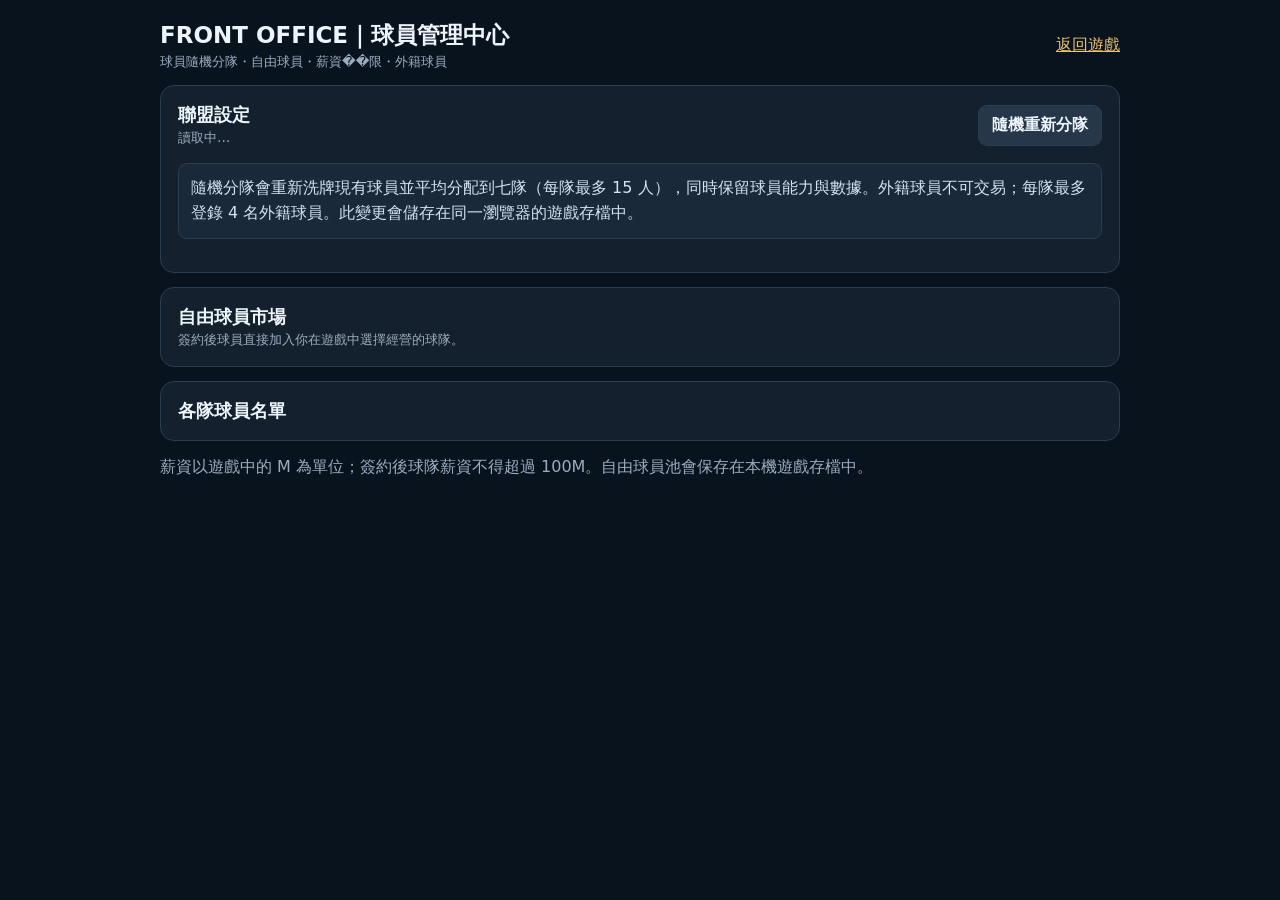
==== management.html @ 7acc7486 "Add player management page for randomized rosters and free agency" ====
<!doctype html>
<html lang="zh-Hant">
<head>
<meta charset="utf-8"><meta name="viewport" content="width=device-width,initial-scale=1"><meta name="theme-color" content="#0b1018"><title>球員管理｜FRONT OFFICE</title>
<style>
:root{color-scheme:dark;--bg:#09131d;--panel:#14202d;--line:#2b3d50;--text:#eef4fb;--muted:#9cacc0;--gold:#edc36e;--green:#73d6a0;--red:#ff9292;font-family:system-ui,-apple-system,"Noto Sans TC",sans-serif}*{box-sizing:border-box}body{margin:0;background:var(--bg);color:var(--text);min-height:100vh}.app{max-width:1000px;margin:auto;padding:20px}header,.row,.actions{display:flex;align-items:center;justify-content:space-between;gap:12px;flex-wrap:wrap}.card{background:var(--panel);border:1px solid var(--line);border-radius:14px;padding:17px;margin:14px 0}.notice{background:#19293a;border:1px solid var(--line);padding:12px;border-radius:9px;color:#d4e2f1;line-height:1.55}.muted,small{color:var(--muted)}h1{font-size:23px;margin:0}h2{font-size:18px;margin:0}.btn{border:1px solid var(--line);background:#26374a;color:var(--text);border-radius:9px;padding:9px 13px;cursor:pointer;font:inherit;font-weight:700}.btn.gold{color:#201b11;background:var(--gold);border-color:var(--gold)}.btn:disabled{opacity:.45;cursor:not-allowed}.entry{display:flex;justify-content:space-between;gap:12px;align-items:center;padding:11px 0;border-bottom:1px solid #ffffff12}.entry:last-child{border:0}.badge{display:inline-block;font-size:11px;border:1px solid #927941;border-radius:99px;color:var(--gold);padding:3px 7px;margin-left:6px}.foreign{color:#ffc987;border-color:#a66b36}.grid{display:grid;grid-template-columns:repeat(auto-fit,minmax(260px,1fr));gap:12px}.team{background:#0b1520;border:1px solid var(--line);border-radius:10px;padding:12px}.team h3{margin:0 0 6px;font-size:15px}.player{font-size:13px;padding:5px 0;border-top:1px solid #ffffff10}.toast{position:fixed;bottom:18px;left:50%;transform:translateX(-50%);background:#f1f5f9;color:#111;padding:11px 16px;border-radius:9px;max-width:90vw}.danger{color:var(--red)}a{color:var(--gold)}
</style>
</head>
<body><main class="app">
<header><div><h1>FRONT OFFICE｜球員管理中心</h1><small>球員隨機分隊・自由球員・薪資��限・外籍球員</small></div><a href="./">返回遊戲</a></header>
<section class="card"><div class="row"><div><h2>聯盟設定</h2><small id="status">讀取中…</small></div><button id="randomize" class="btn">隨機重新分隊</button></div><p class="notice">隨機分隊會重新洗牌現有球員並平均分配到七隊（每隊最多 15 人），同時保留球員能力與數據。外籍球員不可交易；每隊最多登錄 4 名外籍球員。此變更會儲存在同一瀏覽器的遊戲存檔中。</p></section>
<section class="card"><div class="row"><div><h2>自由球員市場</h2><small>簽約後球員直接加入你在遊戲中選擇經營的球隊。</small></div><b id="payroll"></b></div><div id="market"></div></section>
<section class="card"><h2>各隊球員名單</h2><div id="teams" class="grid"></div></section>
<p class="muted">薪資以遊戲中的 M 為單位；簽約後球隊薪資不得超過 100M。自由球員池會保存在本機遊戲存檔中。</p>
</main><script>
(()=>{'use strict';
const KEY='front-office-tpbl-optimized-v1',CAP=100,MAX_ROSTER=15,MAX_FOREIGN=4,TEAMS=['桃園台啤永豐雲豹','福爾摩沙台新夢想家','新北國王','新竹御嵿攻城獅','新北中信特攻','臺北台新戰神','高雄全家海神'];
const $=s=>document.querySelector(s),esc=s=>String(s??'').replace(/[&<>"']/g,c=>({'&':'&amp;','<':'&lt;','>':'&gt;','"':'&quot;',"'":'&#39;'}[c])),id=()=>`fa-${Date.now().toString(36)}-${Math.random().toString(36).slice(2,8)}`;
function makeAgents(){const locals=['林冠宇','陳子豪','張家維','王俊凱','李明哲','周柏安','吳承翰','黃建宏','蔡昱廷','許博翔','鄭宇翔','郭柏廷','高志遠','楊承恩','洪子皓','羅文傑'];const imports=['Marcus Reed','Jordan Hayes','Darius Cole','Andre Miller','Caleb Brooks','Malik Turner','Dylan Carter','Noah Bennett'];return [...locals.map((name,i)=>agent(name,false,i)),...imports.map((name,i)=>agent(name,true,i+locals.length)]}
function agent(name,isForeign,i){const rating=65+(i*7)%21;return{id:id(),name,team:'自由球員',pos:['PG','SG','SF','PF','C'][i%5],age:21+i%12,rating,potential:Math.min(99,rating+10),salary:5+i%6,starter:false,injury:0,isForeign,stats:{gp:0,pts:0,reb:0,ast:0,stl:0,blk:0}}}
function load(){let s;try{s=JSON.parse(localStorage.getItem(KEY))}catch{}if(!s||!s.rosters)throw Error('找不到遊戲存檔。請先開啟遊戲一次，再回到這個管理頁面。');s.freeAgents=Array.isArray(s.freeAgents)?s.freeAgents:makeAgents();s.rosters=s.rosters||{};TEAMS.forEach(t=>s.rosters[t]=Array.isArray(s.rosters[t])?s.rosters[t]:[]);return s}
let state;function save(){try{localStorage.setItem(KEY,JSON.stringify(state));return true}catch{alert('無法儲存遊戲資料，請檢查瀏覽器儲存空間。');return false}}
function teamName(){return TEAMS.includes(state.team)?state.team:TEAMS[0]}function payroll(team=teamName()){return (state.rosters[team]||[]).reduce((sum,p)=>sum+(Number(p.salary)||0),0)}function foreignCount(team=teamName()){return (state.rosters[team]||[]).filter(p=>p.isForeign||p.foreign).length}
function render(){const team=teamName(),players=state.rosters[team]||[];$('#status').textContent=`經營球隊：${team}｜名單 ${players.length}/${MAX_ROSTER}｜外籍球員 ${foreignCount(team)}/${MAX_FOREIGN}`;$('#payroll').textContent=`薪資 ${payroll()} / ${CAP}M`;
$('#market').innerHTML=state.freeAgents.length?state.freeAgents.map(p=>`<div class="entry"><div><b>${esc(p.name)}</b>${p.isForeign?'<span class="badge foreign">外籍</span>':'<span class="badge">本土</span>'}<small class="muted">${esc(p.pos||'SF')} · ${Number(p.age)||24}歲 · ${Number(p.rating)||65} OVR · 薪資 ${Number(p.salary)||5}M</small></div><button class="btn gold" data-sign="${esc(p.id)}">簽約</button></div>`).join(''):'<div class="notice">自由球員市場目前沒有球員。</div>';
$('#teams').innerHTML=TEAMS.map(t=>`<section class="team"><h3>${esc(t)} <small>${(state.rosters[t]||[]).length}/${MAX_ROSTER}人 · 薪資 ${payroll(t)}M · 外籍 ${foreignCount(t)}/${MAX_FOREIGN}</small></h3>${(state.rosters[t]||[]).map(p=>`<div class="player">${esc(p.name)}${p.isForeign||p.foreign?' <span class="badge foreign">外籍</span>':''}<span class="muted"> · ${Number(p.rating)||0} OVR · ${Number(p.salary)||0}M</span></div>`).join('')||'<small>尚無球員</small>'}</section>`).join('')}
}
function sign(playerId){const team=teamName(),list=state.rosters[team]||[],p=state.freeAgents.find(x=>x.id===playerId);if(!p)return;if(list.length>=MAX_ROSTER)return alert(`名單已達 ${MAX_ROSTER} 人上限，無法簽約。`);if(payroll(team)+(Number(p.salary)||0)>CAP)return alert(`簽約後薪資會超過 ${CAP}M 上限，無法簽約。`);if((p.isForeign||p.foreign)&&foreignCount(team)>=MAX_FOREIGN)return alert(`外籍球員已達 ${MAX_FOREIGN} 人登錄上限。`);state.freeAgents=state.freeAgents.filter(x=>x.id!==playerId);p.team=team;p.starter=false;p.injury=0;p.stats=p.stats||{gp:0,pts:0,reb:0,ast:0,stl:0,blk:0};list.push(p);state.rosters[team]=list;if(save())render()}
function randomize(){if(!confirm('隨機重新分配所有球員到七隊？這會重置本季賽程戰績、季後賽進度和球員數據，但保留球員能力及歷史紀錄。'))return;const pool=TEAMS.flatMap(t=>state.rosters[t]||[]);for(const t of TEAMS)state.rosters[t]=[];for(let i=pool.length-1;i>0;i--){const j=Math.floor(Math.random()*(i+1));[pool[i],pool[j]]=[pool[j],pool[i]]}pool.forEach((p,i)=>{const team=TEAMS[i%TEAMS.length];p.team=team;p.starter=false;p.isForeign=Boolean(p.isForeign||p.foreign);state.rosters[team].push(p)});TEAMS.forEach(t=>{const roster=state.rosters[t];roster.slice().sort((a,b)=>(b.rating||0)-(a.rating||0)).slice(0,5).forEach(p=>p.starter=true)});state.gameIndex=0;state.wins=0;state.losses=0;state.standings=Object.fromEntries(TEAMS.map(t=>[t,{w:0,l:0,g:0,ptsFor:0,ptsAgainst:0}]));state.schedule=null;state.postseason=null;for(const t of TEAMS)for(const p of state.rosters[t])p.stats={gp:0,pts:0,reb:0,ast:0,stl:0,blk:0};state.history=Array.isArray(state.history)?state.history:[];state.history.unshift({text:'球員已隨機重新分配；本季戰績與賽程已重置。',date:new Date().toLocaleDateString('zh-TW')});if(save()){alert('已完成隨機分隊。回到遊戲重新整理以套用新陣容。');render()}}
$('#market').addEventListener('click',e=>{const b=e.target.closest('[data-sign]');if(b)sign(b.dataset.sign)});$('#randomize').addEventListener('click',randomize);
try{state=load();if(!Array.isArray(state.schedule)||state.schedule.length!==126){state.schedule=null}save();render()}catch(err){$('#status').textContent=err.message;$('#market').innerHTML=`<div class="notice">${esc(err.message)}</div>`;$('#teams').innerHTML=''}
})();
</script></body></html>
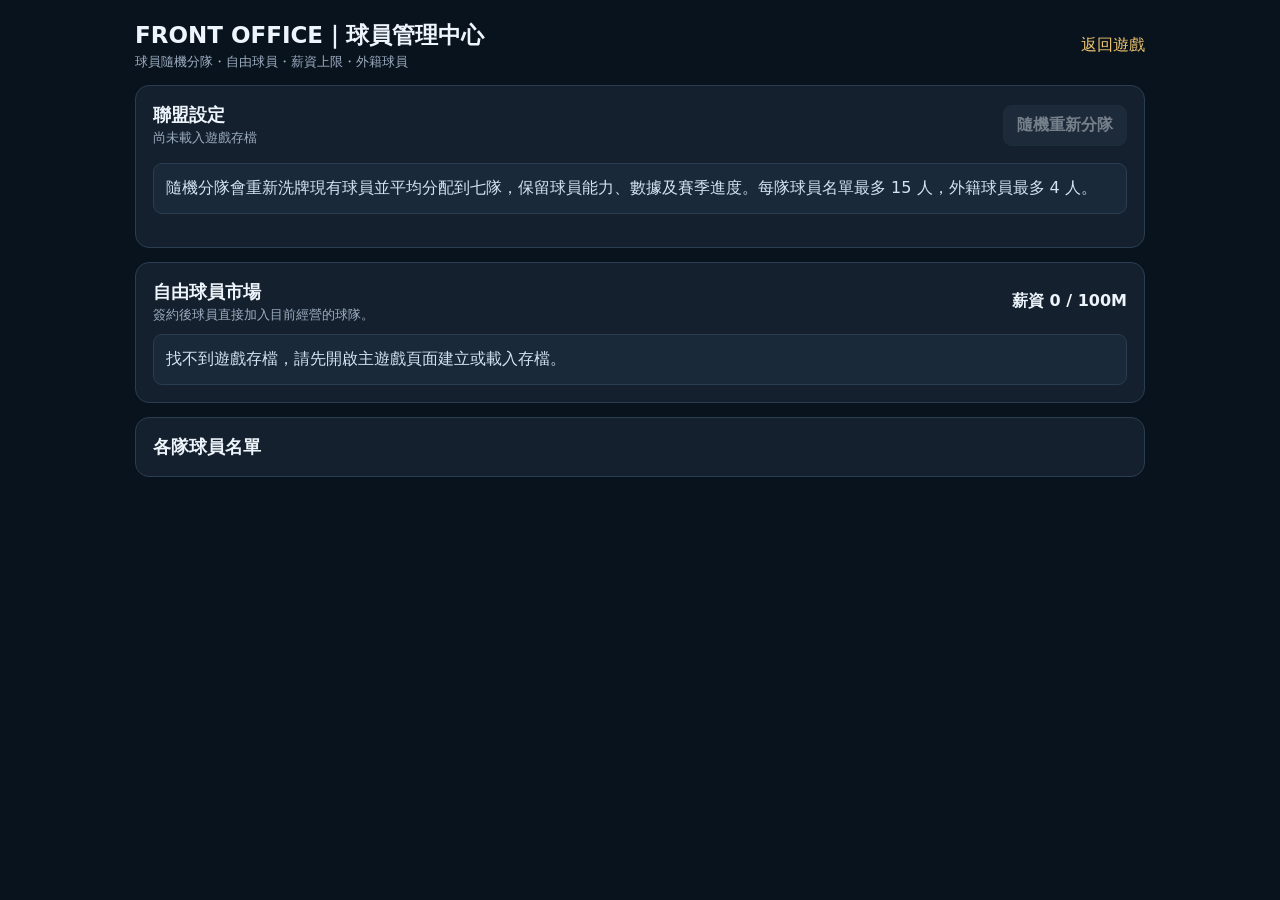
==== commit 0174f415: "Fix player management page JavaScript and free-agent signing logic" ====
--- a/management.html
+++ b/management.html
@@ -1,33 +1,86 @@
 <!doctype html>
 <html lang="zh-Hant">
 <head>
-<meta charset="utf-8"><meta name="viewport" content="width=device-width,initial-scale=1"><meta name="theme-color" content="#0b1018"><title>球員管理｜FRONT OFFICE</title>
+<meta charset="utf-8">
+<meta name="viewport" content="width=device-width,initial-scale=1">
+<meta name="theme-color" content="#0b1018">
+<title>球員管理｜FRONT OFFICE</title>
 <style>
-:root{color-scheme:dark;--bg:#09131d;--panel:#14202d;--line:#2b3d50;--text:#eef4fb;--muted:#9cacc0;--gold:#edc36e;--green:#73d6a0;--red:#ff9292;font-family:system-ui,-apple-system,"Noto Sans TC",sans-serif}*{box-sizing:border-box}body{margin:0;background:var(--bg);color:var(--text);min-height:100vh}.app{max-width:1000px;margin:auto;padding:20px}header,.row,.actions{display:flex;align-items:center;justify-content:space-between;gap:12px;flex-wrap:wrap}.card{background:var(--panel);border:1px solid var(--line);border-radius:14px;padding:17px;margin:14px 0}.notice{background:#19293a;border:1px solid var(--line);padding:12px;border-radius:9px;color:#d4e2f1;line-height:1.55}.muted,small{color:var(--muted)}h1{font-size:23px;margin:0}h2{font-size:18px;margin:0}.btn{border:1px solid var(--line);background:#26374a;color:var(--text);border-radius:9px;padding:9px 13px;cursor:pointer;font:inherit;font-weight:700}.btn.gold{color:#201b11;background:var(--gold);border-color:var(--gold)}.btn:disabled{opacity:.45;cursor:not-allowed}.entry{display:flex;justify-content:space-between;gap:12px;align-items:center;padding:11px 0;border-bottom:1px solid #ffffff12}.entry:last-child{border:0}.badge{display:inline-block;font-size:11px;border:1px solid #927941;border-radius:99px;color:var(--gold);padding:3px 7px;margin-left:6px}.foreign{color:#ffc987;border-color:#a66b36}.grid{display:grid;grid-template-columns:repeat(auto-fit,minmax(260px,1fr));gap:12px}.team{background:#0b1520;border:1px solid var(--line);border-radius:10px;padding:12px}.team h3{margin:0 0 6px;font-size:15px}.player{font-size:13px;padding:5px 0;border-top:1px solid #ffffff10}.toast{position:fixed;bottom:18px;left:50%;transform:translateX(-50%);background:#f1f5f9;color:#111;padding:11px 16px;border-radius:9px;max-width:90vw}.danger{color:var(--red)}a{color:var(--gold)}
+:root{color-scheme:dark;--bg:#09131d;--panel:#14202d;--line:#2b3d50;--text:#eef4fb;--muted:#9cacc0;--gold:#edc36e;--green:#73d6a0;--red:#ff9292;font-family:system-ui,-apple-system,"Noto Sans TC",sans-serif}*{box-sizing:border-box}body{margin:0;background:var(--bg);color:var(--text);min-height:100vh}.app{max-width:1050px;margin:auto;padding:20px}header,.row{display:flex;align-items:center;justify-content:space-between;gap:12px;flex-wrap:wrap}h1{font-size:23px;margin:0}h2{font-size:18px;margin:0}a{color:var(--gold);text-decoration:none}.card{background:var(--panel);border:1px solid var(--line);border-radius:14px;padding:17px;margin:14px 0}.row{margin-bottom:10px}.notice{background:#19293a;border:1px solid var(--line);padding:12px;border-radius:9px;color:#d4e2f1;line-height:1.55}.muted,small{color:var(--muted)}.btn{border:1px solid var(--line);background:#26374a;color:var(--text);border-radius:9px;padding:9px 13px;cursor:pointer;font:inherit;font-weight:700}.btn.gold{color:#201b11;background:var(--gold);border-color:var(--gold)}.btn:disabled{opacity:.45;cursor:not-allowed}.badge{display:inline-block;font-size:11px;border:1px solid #927941;border-radius:99px;color:var(--gold);padding:3px 7px;margin-left:6px}.badge.foreign{border-color:#c78f4a;color:#ffd7aa}.entry{display:flex;justify-content:space-between;gap:12px;align-items:center;padding:11px 0;border-bottom:1px solid #ffffff12}.entry:last-child{border:0}.grid{display:grid;grid-template-columns:repeat(auto-fit,minmax(240px,1fr));gap:12px}.team{background:#0b1520;border:1px solid var(--line);border-radius:10px;padding:12px}.team h3{margin:0 0 6px;font-size:15px}.player{font-size:13px;padding:5px 0;border-top:1px solid #ffffff10}.toast{position:fixed;bottom:18px;left:50%;transform:translateX(-50%);background:#f1f5f9;color:#111;padding:11px 16px;border-radius:9px;max-width:90vw;box-shadow:0 6px 25px rgba(0,0,0,.25)}
 </style>
 </head>
-<body><main class="app">
-<header><div><h1>FRONT OFFICE｜球員管理中心</h1><small>球員隨機分隊・自由球員・薪資��限・外籍球員</small></div><a href="./">返回遊戲</a></header>
-<section class="card"><div class="row"><div><h2>聯盟設定</h2><small id="status">讀取中…</small></div><button id="randomize" class="btn">隨機重新分隊</button></div><p class="notice">隨機分隊會重新洗牌現有球員並平均分配到七隊（每隊最多 15 人），同時保留球員能力與數據。外籍球員不可交易；每隊最多登錄 4 名外籍球員。此變更會儲存在同一瀏覽器的遊戲存檔中。</p></section>
-<section class="card"><div class="row"><div><h2>自由球員市場</h2><small>簽約後球員直接加入你在遊戲中選擇經營的球隊。</small></div><b id="payroll"></b></div><div id="market"></div></section>
-<section class="card"><h2>各隊球員名單</h2><div id="teams" class="grid"></div></section>
-<p class="muted">薪資以遊戲中的 M 為單位；簽約後球隊薪資不得超過 100M。自由球員池會保存在本機遊戲存檔中。</p>
-</main><script>
-(()=>{'use strict';
-const KEY='front-office-tpbl-optimized-v1',CAP=100,MAX_ROSTER=15,MAX_FOREIGN=4,TEAMS=['桃園台啤永豐雲豹','福爾摩沙台新夢想家','新北國王','新竹御嵿攻城獅','新北中信特攻','臺北台新戰神','高雄全家海神'];
-const $=s=>document.querySelector(s),esc=s=>String(s??'').replace(/[&<>"']/g,c=>({'&':'&amp;','<':'&lt;','>':'&gt;','"':'&quot;',"'":'&#39;'}[c])),id=()=>`fa-${Date.now().toString(36)}-${Math.random().toString(36).slice(2,8)}`;
-function makeAgents(){const locals=['林冠宇','陳子豪','張家維','王俊凱','李明哲','周柏安','吳承翰','黃建宏','蔡昱廷','許博翔','鄭宇翔','郭柏廷','高志遠','楊承恩','洪子皓','羅文傑'];const imports=['Marcus Reed','Jordan Hayes','Darius Cole','Andre Miller','Caleb Brooks','Malik Turner','Dylan Carter','Noah Bennett'];return [...locals.map((name,i)=>agent(name,false,i)),...imports.map((name,i)=>agent(name,true,i+locals.length)]}
-function agent(name,isForeign,i){const rating=65+(i*7)%21;return{id:id(),name,team:'自由球員',pos:['PG','SG','SF','PF','C'][i%5],age:21+i%12,rating,potential:Math.min(99,rating+10),salary:5+i%6,starter:false,injury:0,isForeign,stats:{gp:0,pts:0,reb:0,ast:0,stl:0,blk:0}}}
-function load(){let s;try{s=JSON.parse(localStorage.getItem(KEY))}catch{}if(!s||!s.rosters)throw Error('找不到遊戲存檔。請先開啟遊戲一次，再回到這個管理頁面。');s.freeAgents=Array.isArray(s.freeAgents)?s.freeAgents:makeAgents();s.rosters=s.rosters||{};TEAMS.forEach(t=>s.rosters[t]=Array.isArray(s.rosters[t])?s.rosters[t]:[]);return s}
-let state;function save(){try{localStorage.setItem(KEY,JSON.stringify(state));return true}catch{alert('無法儲存遊戲資料，請檢查瀏覽器儲存空間。');return false}}
-function teamName(){return TEAMS.includes(state.team)?state.team:TEAMS[0]}function payroll(team=teamName()){return (state.rosters[team]||[]).reduce((sum,p)=>sum+(Number(p.salary)||0),0)}function foreignCount(team=teamName()){return (state.rosters[team]||[]).filter(p=>p.isForeign||p.foreign).length}
-function render(){const team=teamName(),players=state.rosters[team]||[];$('#status').textContent=`經營球隊：${team}｜名單 ${players.length}/${MAX_ROSTER}｜外籍球員 ${foreignCount(team)}/${MAX_FOREIGN}`;$('#payroll').textContent=`薪資 ${payroll()} / ${CAP}M`;
-$('#market').innerHTML=state.freeAgents.length?state.freeAgents.map(p=>`<div class="entry"><div><b>${esc(p.name)}</b>${p.isForeign?'<span class="badge foreign">外籍</span>':'<span class="badge">本土</span>'}<small class="muted">${esc(p.pos||'SF')} · ${Number(p.age)||24}歲 · ${Number(p.rating)||65} OVR · 薪資 ${Number(p.salary)||5}M</small></div><button class="btn gold" data-sign="${esc(p.id)}">簽約</button></div>`).join(''):'<div class="notice">自由球員市場目前沒有球員。</div>';
-$('#teams').innerHTML=TEAMS.map(t=>`<section class="team"><h3>${esc(t)} <small>${(state.rosters[t]||[]).length}/${MAX_ROSTER}人 · 薪資 ${payroll(t)}M · 外籍 ${foreignCount(t)}/${MAX_FOREIGN}</small></h3>${(state.rosters[t]||[]).map(p=>`<div class="player">${esc(p.name)}${p.isForeign||p.foreign?' <span class="badge foreign">外籍</span>':''}<span class="muted"> · ${Number(p.rating)||0} OVR · ${Number(p.salary)||0}M</span></div>`).join('')||'<small>尚無球員</small>'}</section>`).join('')}
-}
-function sign(playerId){const team=teamName(),list=state.rosters[team]||[],p=state.freeAgents.find(x=>x.id===playerId);if(!p)return;if(list.length>=MAX_ROSTER)return alert(`名單已達 ${MAX_ROSTER} 人上限，無法簽約。`);if(payroll(team)+(Number(p.salary)||0)>CAP)return alert(`簽約後薪資會超過 ${CAP}M 上限，無法簽約。`);if((p.isForeign||p.foreign)&&foreignCount(team)>=MAX_FOREIGN)return alert(`外籍球員已達 ${MAX_FOREIGN} 人登錄上限。`);state.freeAgents=state.freeAgents.filter(x=>x.id!==playerId);p.team=team;p.starter=false;p.injury=0;p.stats=p.stats||{gp:0,pts:0,reb:0,ast:0,stl:0,blk:0};list.push(p);state.rosters[team]=list;if(save())render()}
-function randomize(){if(!confirm('隨機重新分配所有球員到七隊？這會重置本季賽程戰績、季後賽進度和球員數據，但保留球員能力及歷史紀錄。'))return;const pool=TEAMS.flatMap(t=>state.rosters[t]||[]);for(const t of TEAMS)state.rosters[t]=[];for(let i=pool.length-1;i>0;i--){const j=Math.floor(Math.random()*(i+1));[pool[i],pool[j]]=[pool[j],pool[i]]}pool.forEach((p,i)=>{const team=TEAMS[i%TEAMS.length];p.team=team;p.starter=false;p.isForeign=Boolean(p.isForeign||p.foreign);state.rosters[team].push(p)});TEAMS.forEach(t=>{const roster=state.rosters[t];roster.slice().sort((a,b)=>(b.rating||0)-(a.rating||0)).slice(0,5).forEach(p=>p.starter=true)});state.gameIndex=0;state.wins=0;state.losses=0;state.standings=Object.fromEntries(TEAMS.map(t=>[t,{w:0,l:0,g:0,ptsFor:0,ptsAgainst:0}]));state.schedule=null;state.postseason=null;for(const t of TEAMS)for(const p of state.rosters[t])p.stats={gp:0,pts:0,reb:0,ast:0,stl:0,blk:0};state.history=Array.isArray(state.history)?state.history:[];state.history.unshift({text:'球員已隨機重新分配；本季戰績與賽程已重置。',date:new Date().toLocaleDateString('zh-TW')});if(save()){alert('已完成隨機分隊。回到遊戲重新整理以套用新陣容。');render()}}
-$('#market').addEventListener('click',e=>{const b=e.target.closest('[data-sign]');if(b)sign(b.dataset.sign)});$('#randomize').addEventListener('click',randomize);
-try{state=load();if(!Array.isArray(state.schedule)||state.schedule.length!==126){state.schedule=null}save();render()}catch(err){$('#status').textContent=err.message;$('#market').innerHTML=`<div class="notice">${esc(err.message)}</div>`;$('#teams').innerHTML=''}
+<body>
+<main class="app">
+  <header>
+    <div><h1>FRONT OFFICE｜球員管理中心</h1><small>球員隨機分隊・自由球員・薪資上限・外籍球員</small></div>
+    <a href="./">返回遊戲</a>
+  </header>
+  <section class="card">
+    <div class="row"><div><h2>聯盟設定</h2><small id="status">讀取中…</small></div><button id="randomize" class="btn">隨機重新分隊</button></div>
+    <p class="notice">隨機分隊會重新洗牌現有球員並平均分配到七隊，保留球員能力、數據及賽季進度。每隊球員名單最多 15 人，外籍球員最多 4 人。</p>
+  </section>
+  <section class="card">
+    <div class="row"><div><h2>自由球員市場</h2><small>簽約後球員直接加入目前經營的球隊。</small></div><b id="payroll">薪資 0 / 100M</b></div>
+    <div id="market"></div>
+  </section>
+  <section class="card"><h2>各隊球員名單</h2><div id="teams" class="grid"></div></section>
+</main>
+<script>
+(() => {
+  'use strict';
+  const KEY='front-office-tpbl-optimized-v1', CAP=100, MAX_ROSTER=15, MAX_FOREIGN=4;
+  const TEAMS=['桃園台啤永豐雲豹','福爾摩沙台新夢想家','新北國王','新竹御嵿攻城獅','新北中信特攻','臺北台新戰神','高雄全家海神'];
+  const $=s=>document.querySelector(s);
+  const esc=s=>String(s??'').replace(/[&<>"']/g,c=>({'&':'&amp;','<':'&lt;','>':'&gt;','"':'&quot;',"'":'&#39;'}[c]));
+  const uid=()=>`fa-${Date.now().toString(36)}-${Math.random().toString(36).slice(2,8)}`;
+  function notify(message){let node=$('#toast');if(!node){node=document.createElement('div');node.id='toast';node.className='toast';document.body.appendChild(node)}node.textContent=message;clearTimeout(window.__managementToast);window.__managementToast=setTimeout(()=>node.remove(),2200)}
+  function createFreeAgents(){
+    const locals=['林冠宇','陳子豪','張家維','王俊凱','李明哲','周柏安','吳承翰','黃建宏','蔡昱廷','許博翔','鄭宇翔','郭柏廷','高志遠','楊承恩','洪子皓','羅文傑'];
+    const imports=['Marcus Reed','Jordan Hayes','Darius Cole','Andre Miller','Caleb Brooks','Malik Turner','Dylan Carter','Noah Bennett'];
+    const make=(name,index,isForeign)=>({id:uid(),name,team:'自由球員',pos:['PG','SG','SF','PF','C'][index%5],age:isForeign?23+index%8:20+index%10,rating:isForeign?72+(index*3)%16:64+(index*7)%18,potential:84+index%14,salary:isForeign?10+index%5:5+index%6,starter:false,injury:0,isForeign,stats:{gp:0,pts:0,reb:0,ast:0,stl:0,blk:0}});
+    return [...locals.map((n,i)=>make(n,i,false)),...imports.map((n,i)=>make(n,i+locals.length,true))];
+  }
+  function normalizePlayer(p,team){return {...p,id:p.id||uid(),name:p.name||'球員',team:p.team||team,pos:p.pos||'SF',age:Number(p.age)||22,rating:Number(p.rating)||70,potential:Number(p.potential)||Number(p.rating)||70,salary:Number(p.salary)||5,starter:!!p.starter,injury:Number(p.injury)||0,isForeign:!!p.isForeign||!!p.foreign,stats:p.stats||{gp:0,pts:0,reb:0,ast:0,stl:0,blk:0}}}
+  function loadState(){
+    let raw;try{raw=JSON.parse(localStorage.getItem(KEY))}catch{}
+    if(!raw||!raw.rosters)throw new Error('找不到遊戲存檔，請先開啟主遊戲頁面建立或載入存檔。');
+    const rosters=Object.fromEntries(TEAMS.map(team=>[team,(Array.isArray(raw.rosters[team])?raw.rosters[team]:[]).map(p=>normalizePlayer(p,team))]));
+    return {...raw,team:TEAMS.includes(raw.team)?raw.team:TEAMS[0],rosters,freeAgents:Array.isArray(raw.freeAgents)?raw.freeAgents.map(p=>normalizePlayer(p,'自由球員')):createFreeAgents(),history:Array.isArray(raw.history)?raw.history:[]};
+  }
+  let state;
+  function saveState(){try{localStorage.setItem(KEY,JSON.stringify(state));return true}catch{notify('儲存失敗，請檢查瀏覽器儲存空間。');return false}}
+  function payroll(team){return (state.rosters[team]||[]).reduce((sum,p)=>sum+(Number(p.salary)||0),0)}
+  function foreignCount(team){return (state.rosters[team]||[]).filter(p=>p.isForeign||p.foreign).length}
+  function render(){
+    const team=state.team,roster=state.rosters[team]||[];
+    $('#status').textContent=`經營球隊：${team}｜名單 ${roster.length}/${MAX_ROSTER}｜外籍 ${foreignCount(team)}/${MAX_FOREIGN}`;
+    $('#payroll').textContent=`薪資 ${payroll(team)} / ${CAP}M`;
+    $('#market').innerHTML=state.freeAgents.length?state.freeAgents.map(p=>`<div class="entry"><div><b>${esc(p.name)}</b>${p.isForeign?'<span class="badge foreign">外籍</span>':'<span class="badge">本土</span>'}<small class="muted">${esc(p.pos)} · ${Number(p.age)||22}歲 · ${Number(p.rating)||0} OVR · 薪資 ${Number(p.salary)||0}M</small></div><button class="btn gold" data-sign="${esc(p.id)}">簽約</button></div>`).join(''):'<div class="notice">自由球員市場目前沒有球員。</div>';
+    $('#teams').innerHTML=TEAMS.map(t=>`<section class="team"><h3>${esc(t)} <small>${(state.rosters[t]||[]).length}/${MAX_ROSTER}人 · 薪資 ${payroll(t)}M · 外籍 ${foreignCount(t)}/${MAX_FOREIGN}</small></h3>${(state.rosters[t]||[]).map(p=>`<div class="player">${esc(p.name)}${p.isForeign||p.foreign?' <span class="badge foreign">外籍</span>':''}<span class="muted"> · ${Number(p.rating)||0} OVR · ${Number(p.salary)||0}M</span></div>`).join('')||'<small>目前尚無球員</small>'}</section>`).join('');
+  }
+  function signFreeAgent(playerId){
+    const team=state.team,player=state.freeAgents.find(p=>p.id===playerId);if(!player)return;
+    const list=state.rosters[team]||[];
+    if(list.length>=MAX_ROSTER)return notify(`名單已達 ${MAX_ROSTER} 人上限，無法簽約。`);
+    if(payroll(team)+(Number(player.salary)||0)>CAP)return notify(`簽約後薪資會超過 ${CAP}M 上限，無法簽約。`);
+    if((player.isForeign||player.foreign)&&foreignCount(team)>=MAX_FOREIGN)return notify(`外籍球員已達 ${MAX_FOREIGN} 人上限。`);
+    const signed=normalizePlayer({...player,team,starter:false,injury:0},team);
+    state.rosters[team]=[...list,signed];state.freeAgents=state.freeAgents.filter(p=>p.id!==playerId);
+    if(saveState()){render();notify(`已簽下 ${player.name}。`)}
+  }
+  function shuffleRosters(){
+    const pool=TEAMS.flatMap(team=>state.rosters[team]||[]).map(p=>normalizePlayer(p,p.team));
+    for(let i=pool.length-1;i>0;i--){const j=Math.floor(Math.random()*(i+1));[pool[i],pool[j]]=[pool[j],pool[i]]}
+    const rosters=Object.fromEntries(TEAMS.map(team=>[team,[]]));
+    pool.forEach((p,i)=>{const team=TEAMS[i%TEAMS.length];rosters[team].push({...p,team,starter:false})});
+    TEAMS.forEach(team=>{rosters[team].sort((a,b)=>(Number(b.rating)||0)-(Number(a.rating)||0));rosters[team].slice(0,5).forEach(p=>p.starter=true)});
+    state.rosters=rosters;state.history.unshift({text:'球員已隨機重新分配至各隊，賽季進度及球員資料保留。',date:new Date().toLocaleDateString('zh-TW')});
+    if(saveState()){render();notify('球員已隨機分配。')}
+  }
+  $('#randomize').addEventListener('click',()=>{if(confirm('確定重新隨機分配各隊球員？球員資料及賽季進度會保留。'))shuffleRosters()});
+  $('#market').addEventListener('click',e=>{const button=e.target.closest('[data-sign]');if(button)signFreeAgent(button.dataset.sign)});
+  try{state=loadState();saveState();render()}catch(error){$('#status').textContent='尚未載入遊戲存檔';$('#market').innerHTML=`<div class="notice">${esc(error.message)}</div>`;$('#teams').innerHTML='';$('#randomize').disabled=true}
 })();
-</script></body></html>
+</script>
+</body>
+</html>
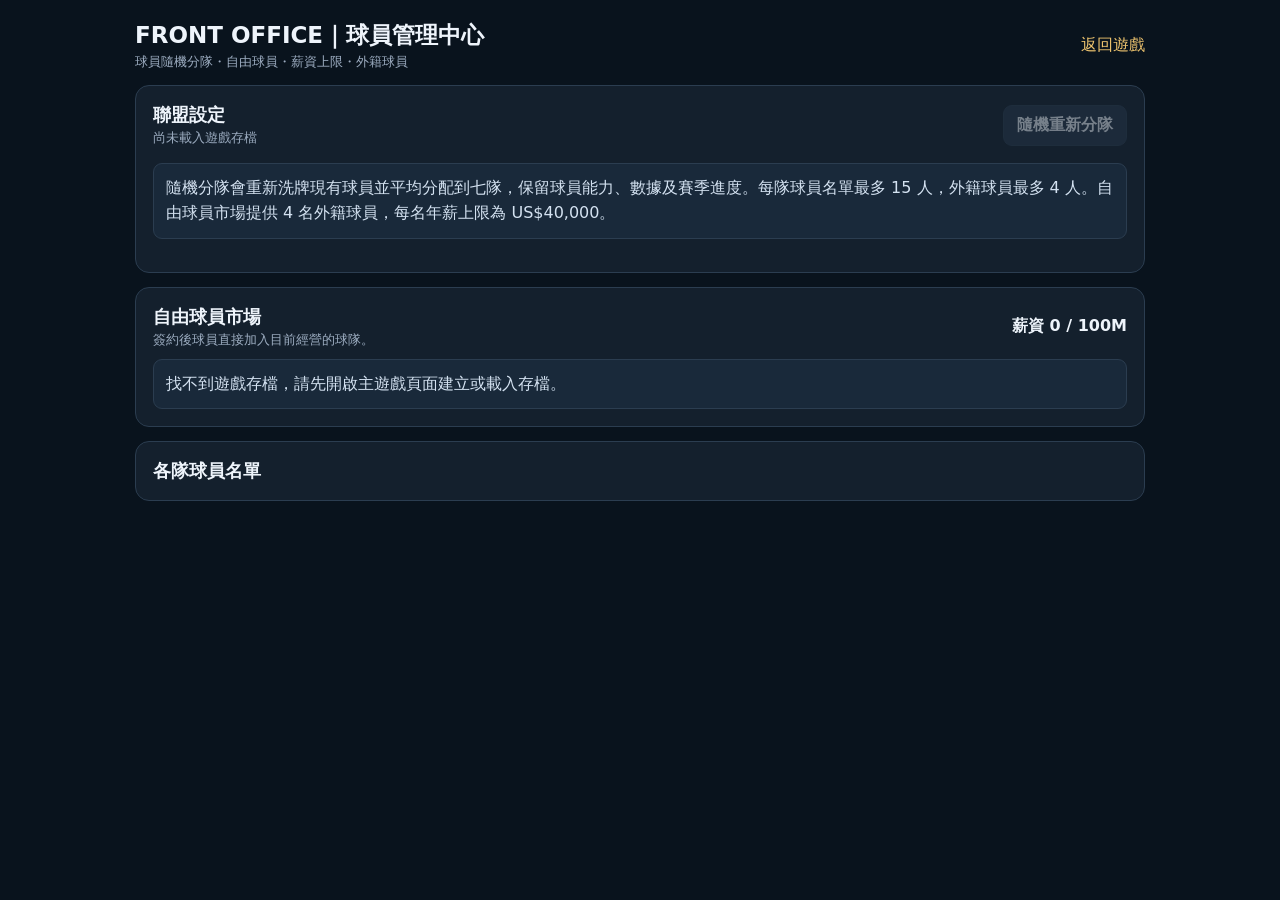
==== commit e81817f8: "Add random roster assignment and four foreign free agents capped at US$40,000" ====
--- a/management.html
+++ b/management.html
@@ -6,7 +6,7 @@
 <meta name="theme-color" content="#0b1018">
 <title>球員管理｜FRONT OFFICE</title>
 <style>
-:root{color-scheme:dark;--bg:#09131d;--panel:#14202d;--line:#2b3d50;--text:#eef4fb;--muted:#9cacc0;--gold:#edc36e;--green:#73d6a0;--red:#ff9292;font-family:system-ui,-apple-system,"Noto Sans TC",sans-serif}*{box-sizing:border-box}body{margin:0;background:var(--bg);color:var(--text);min-height:100vh}.app{max-width:1050px;margin:auto;padding:20px}header,.row{display:flex;align-items:center;justify-content:space-between;gap:12px;flex-wrap:wrap}h1{font-size:23px;margin:0}h2{font-size:18px;margin:0}a{color:var(--gold);text-decoration:none}.card{background:var(--panel);border:1px solid var(--line);border-radius:14px;padding:17px;margin:14px 0}.row{margin-bottom:10px}.notice{background:#19293a;border:1px solid var(--line);padding:12px;border-radius:9px;color:#d4e2f1;line-height:1.55}.muted,small{color:var(--muted)}.btn{border:1px solid var(--line);background:#26374a;color:var(--text);border-radius:9px;padding:9px 13px;cursor:pointer;font:inherit;font-weight:700}.btn.gold{color:#201b11;background:var(--gold);border-color:var(--gold)}.btn:disabled{opacity:.45;cursor:not-allowed}.badge{display:inline-block;font-size:11px;border:1px solid #927941;border-radius:99px;color:var(--gold);padding:3px 7px;margin-left:6px}.badge.foreign{border-color:#c78f4a;color:#ffd7aa}.entry{display:flex;justify-content:space-between;gap:12px;align-items:center;padding:11px 0;border-bottom:1px solid #ffffff12}.entry:last-child{border:0}.grid{display:grid;grid-template-columns:repeat(auto-fit,minmax(240px,1fr));gap:12px}.team{background:#0b1520;border:1px solid var(--line);border-radius:10px;padding:12px}.team h3{margin:0 0 6px;font-size:15px}.player{font-size:13px;padding:5px 0;border-top:1px solid #ffffff10}.toast{position:fixed;bottom:18px;left:50%;transform:translateX(-50%);background:#f1f5f9;color:#111;padding:11px 16px;border-radius:9px;max-width:90vw;box-shadow:0 6px 25px rgba(0,0,0,.25)}
+:root{color-scheme:dark;--bg:#09131d;--panel:#14202d;--line:#2b3d50;--text:#eef4fb;--muted:#9cacc0;--gold:#edc36e;--red:#ff9292;font-family:system-ui,-apple-system,"Noto Sans TC",sans-serif}*{box-sizing:border-box}body{margin:0;background:var(--bg);color:var(--text);min-height:100vh}.app{max-width:1050px;margin:auto;padding:20px}header,.row{display:flex;align-items:center;justify-content:space-between;gap:12px;flex-wrap:wrap}h1{font-size:23px;margin:0}h2{font-size:18px;margin:0}a{color:var(--gold);text-decoration:none}.card{background:var(--panel);border:1px solid var(--line);border-radius:14px;padding:17px;margin:14px 0}.row{margin-bottom:10px}.notice{background:#19293a;border:1px solid var(--line);padding:12px;border-radius:9px;color:#d4e2f1;line-height:1.55}.muted,small{color:var(--muted)}.btn{border:1px solid var(--line);background:#26374a;color:var(--text);border-radius:9px;padding:9px 13px;cursor:pointer;font:inherit;font-weight:700}.btn.gold{color:#201b11;background:var(--gold);border-color:var(--gold)}.btn:disabled{opacity:.45;cursor:not-allowed}.badge{display:inline-block;font-size:11px;border:1px solid #927941;border-radius:99px;color:var(--gold);padding:3px 7px;margin-left:6px}.badge.foreign{border-color:#c78f4a;color:#ffd7aa}.entry{display:flex;justify-content:space-between;gap:12px;align-items:center;padding:11px 0;border-bottom:1px solid #ffffff12}.entry:last-child{border:0}.grid{display:grid;grid-template-columns:repeat(auto-fit,minmax(240px,1fr));gap:12px}.team{background:#0b1520;border:1px solid var(--line);border-radius:10px;padding:12px}.team h3{margin:0 0 6px;font-size:15px}.player{font-size:13px;padding:5px 0;border-top:1px solid #ffffff10}.toast{position:fixed;bottom:18px;left:50%;transform:translateX(-50%);background:#f1f5f9;color:#111;padding:11px 16px;border-radius:9px;max-width:90vw;box-shadow:0 6px 25px rgba(0,0,0,.25)}
 </style>
 </head>
 <body>
@@ -17,7 +17,7 @@
   </header>
   <section class="card">
     <div class="row"><div><h2>聯盟設定</h2><small id="status">讀取中…</small></div><button id="randomize" class="btn">隨機重新分隊</button></div>
-    <p class="notice">隨機分隊會重新洗牌現有球員並平均分配到七隊，保留球員能力、數據及賽季進度。每隊球員名單最多 15 人，外籍球員最多 4 人。</p>
+    <p class="notice">隨機分隊會重新洗牌現有球員並平均分配到七隊，保留球員能力、數據及賽季進度。每隊球員名單最多 15 人，外籍球員最多 4 人。自由球員市場提供 4 名外籍球員，每名年薪上限為 US$40,000。</p>
   </section>
   <section class="card">
     <div class="row"><div><h2>自由球員市場</h2><small>簽約後球員直接加入目前經營的球隊。</small></div><b id="payroll">薪資 0 / 100M</b></div>
@@ -28,7 +28,7 @@
 <script>
 (() => {
   'use strict';
-  const KEY='front-office-tpbl-optimized-v1', CAP=100, MAX_ROSTER=15, MAX_FOREIGN=4;
+  const KEY='front-office-tpbl-optimized-v1', CAP=100, MAX_ROSTER=15, MAX_FOREIGN=4, FOREIGN_SALARY_CAP_USD=40000;
   const TEAMS=['桃園台啤永豐雲豹','福爾摩沙台新夢想家','新北國王','新竹御嵿攻城獅','新北中信特攻','臺北台新戰神','高雄全家海神'];
   const $=s=>document.querySelector(s);
   const esc=s=>String(s??'').replace(/[&<>"']/g,c=>({'&':'&amp;','<':'&lt;','>':'&gt;','"':'&quot;',"'":'&#39;'}[c]));
@@ -36,16 +36,20 @@
   function notify(message){let node=$('#toast');if(!node){node=document.createElement('div');node.id='toast';node.className='toast';document.body.appendChild(node)}node.textContent=message;clearTimeout(window.__managementToast);window.__managementToast=setTimeout(()=>node.remove(),2200)}
   function createFreeAgents(){
     const locals=['林冠宇','陳子豪','張家維','王俊凱','李明哲','周柏安','吳承翰','黃建宏','蔡昱廷','許博翔','鄭宇翔','郭柏廷','高志遠','楊承恩','洪子皓','羅文傑'];
-    const imports=['Marcus Reed','Jordan Hayes','Darius Cole','Andre Miller','Caleb Brooks','Malik Turner','Dylan Carter','Noah Bennett'];
-    const make=(name,index,isForeign)=>({id:uid(),name,team:'自由球員',pos:['PG','SG','SF','PF','C'][index%5],age:isForeign?23+index%8:20+index%10,rating:isForeign?72+(index*3)%16:64+(index*7)%18,potential:84+index%14,salary:isForeign?10+index%5:5+index%6,starter:false,injury:0,isForeign,stats:{gp:0,pts:0,reb:0,ast:0,stl:0,blk:0}});
-    return [...locals.map((n,i)=>make(n,i,false)),...imports.map((n,i)=>make(n,i+locals.length,true))];
+    const imports=['Marcus Reed','Jordan Hayes','Darius Cole','Andre Miller'];
+    const make=(name,index,isForeign)=>({id:uid(),name,team:'自由球員',pos:['PG','SG','SF','PF','C'][index%5],age:isForeign?23+index%8:20+index%10,rating:isForeign?72+(index*3)%16:64+(index*7)%18,potential:84+index%14,salary:isForeign?4:5+(index%6),salaryUsd:isForeign?FOREIGN_SALARY_CAP_USD:null,starter:false,injury:0,isForeign,stats:{gp:0,pts:0,reb:0,ast:0,stl:0,blk:0}});
+    return [...locals.map((name,i)=>make(name,i,false)),...imports.map((name,i)=>make(name,i+locals.length,true))];
   }
-  function normalizePlayer(p,team){return {...p,id:p.id||uid(),name:p.name||'球員',team:p.team||team,pos:p.pos||'SF',age:Number(p.age)||22,rating:Number(p.rating)||70,potential:Number(p.potential)||Number(p.rating)||70,salary:Number(p.salary)||5,starter:!!p.starter,injury:Number(p.injury)||0,isForeign:!!p.isForeign||!!p.foreign,stats:p.stats||{gp:0,pts:0,reb:0,ast:0,stl:0,blk:0}}}
+  function normalizePlayer(p,team){
+    const isForeign=!!p.isForeign||!!p.foreign;
+    return {...p,id:p.id||uid(),name:p.name||'球員',team:p.team||team,pos:p.pos||'SF',age:Number(p.age)||22,rating:Number(p.rating)||70,potential:Number(p.potential)||Number(p.rating)||70,salary:isForeign?Math.min(Number(p.salary)||4,4):(Number(p.salary)||5),salaryUsd:isForeign?Math.min(Number(p.salaryUsd)||FOREIGN_SALARY_CAP_USD,FOREIGN_SALARY_CAP_USD):null,starter:!!p.starter,injury:Number(p.injury)||0,isForeign,stats:p.stats||{gp:0,pts:0,reb:0,ast:0,stl:0,blk:0}};
+  }
   function loadState(){
     let raw;try{raw=JSON.parse(localStorage.getItem(KEY))}catch{}
     if(!raw||!raw.rosters)throw new Error('找不到遊戲存檔，請先開啟主遊戲頁面建立或載入存檔。');
     const rosters=Object.fromEntries(TEAMS.map(team=>[team,(Array.isArray(raw.rosters[team])?raw.rosters[team]:[]).map(p=>normalizePlayer(p,team))]));
-    return {...raw,team:TEAMS.includes(raw.team)?raw.team:TEAMS[0],rosters,freeAgents:Array.isArray(raw.freeAgents)?raw.freeAgents.map(p=>normalizePlayer(p,'自由球員')):createFreeAgents(),history:Array.isArray(raw.history)?raw.history:[]};
+    const freeAgents=Array.isArray(raw.freeAgents)?raw.freeAgents.map(p=>normalizePlayer(p,'自由球員')):createFreeAgents();
+    return {...raw,team:TEAMS.includes(raw.team)?raw.team:TEAMS[0],rosters,freeAgents,history:Array.isArray(raw.history)?raw.history:[]};
   }
   let state;
   function saveState(){try{localStorage.setItem(KEY,JSON.stringify(state));return true}catch{notify('儲存失敗，請檢查瀏覽器儲存空間。');return false}}
@@ -55,14 +59,14 @@
     const team=state.team,roster=state.rosters[team]||[];
     $('#status').textContent=`經營球隊：${team}｜名單 ${roster.length}/${MAX_ROSTER}｜外籍 ${foreignCount(team)}/${MAX_FOREIGN}`;
     $('#payroll').textContent=`薪資 ${payroll(team)} / ${CAP}M`;
-    $('#market').innerHTML=state.freeAgents.length?state.freeAgents.map(p=>`<div class="entry"><div><b>${esc(p.name)}</b>${p.isForeign?'<span class="badge foreign">外籍</span>':'<span class="badge">本土</span>'}<small class="muted">${esc(p.pos)} · ${Number(p.age)||22}歲 · ${Number(p.rating)||0} OVR · 薪資 ${Number(p.salary)||0}M</small></div><button class="btn gold" data-sign="${esc(p.id)}">簽約</button></div>`).join(''):'<div class="notice">自由球員市場目前沒有球員。</div>';
-    $('#teams').innerHTML=TEAMS.map(t=>`<section class="team"><h3>${esc(t)} <small>${(state.rosters[t]||[]).length}/${MAX_ROSTER}人 · 薪資 ${payroll(t)}M · 外籍 ${foreignCount(t)}/${MAX_FOREIGN}</small></h3>${(state.rosters[t]||[]).map(p=>`<div class="player">${esc(p.name)}${p.isForeign||p.foreign?' <span class="badge foreign">外籍</span>':''}<span class="muted"> · ${Number(p.rating)||0} OVR · ${Number(p.salary)||0}M</span></div>`).join('')||'<small>目前尚無球員</small>'}</section>`).join('');
+    $('#market').innerHTML=state.freeAgents.length?state.freeAgents.map(p=>`<div class="entry"><div><b>${esc(p.name)}</b>${p.isForeign?'<span class="badge foreign">外籍</span>':'<span class="badge">本土</span>'}<small class="muted">${esc(p.pos)} · ${Number(p.age)||22}歲 · ${Number(p.rating)||0} OVR · ${p.isForeign?`年薪 US$${Number(p.salaryUsd)||FOREIGN_SALARY_CAP_USD.toLocaleString()}（遊戲薪資 ${Number(p.salary)||4}M）`:`薪資 ${Number(p.salary)||0}M`}</small></div><button class="btn gold" data-sign="${esc(p.id)}">簽約</button></div>`).join(''):'<div class="notice">自由球員市場目前沒有可簽約球員。</div>';
+    $('#teams').innerHTML=TEAMS.map(t=>`<section class="team"><h3>${esc(t)} <small>${(state.rosters[t]||[]).length}/${MAX_ROSTER}人 · 薪資 ${payroll(t)}M · 外籍 ${foreignCount(t)}/${MAX_FOREIGN}</small></h3>${(state.rosters[t]||[]).map(p=>`<div class="player">${esc(p.name)}${p.isForeign||p.foreign?' <span class="badge foreign">外籍</span>':''}<span class="muted"> · ${Number(p.rating)||0} OVR · ${p.isForeign?`US$${Number(p.salaryUsd)||FOREIGN_SALARY_CAP_USD.toLocaleString()}（${Number(p.salary)||4}M）`:`${Number(p.salary)||0}M`}</span></div>`).join('')||'<small>目前尚無球員</small>'}</section>`).join('');
   }
   function signFreeAgent(playerId){
     const team=state.team,player=state.freeAgents.find(p=>p.id===playerId);if(!player)return;
     const list=state.rosters[team]||[];
     if(list.length>=MAX_ROSTER)return notify(`名單已達 ${MAX_ROSTER} 人上限，無法簽約。`);
-    if(payroll(team)+(Number(player.salary)||0)>CAP)return notify(`簽約後薪資會超過 ${CAP}M 上限，無法簽約。`);
+    if(payroll(team)+(Number(player.salary)||0)>CAP)return notify(`簽約後薪資會超過 ${CAP}M 上限，無法完成。`);
     if((player.isForeign||player.foreign)&&foreignCount(team)>=MAX_FOREIGN)return notify(`外籍球員已達 ${MAX_FOREIGN} 人上限。`);
     const signed=normalizePlayer({...player,team,starter:false,injury:0},team);
     state.rosters[team]=[...list,signed];state.freeAgents=state.freeAgents.filter(p=>p.id!==playerId);
@@ -72,10 +76,20 @@
     const pool=TEAMS.flatMap(team=>state.rosters[team]||[]).map(p=>normalizePlayer(p,p.team));
     for(let i=pool.length-1;i>0;i--){const j=Math.floor(Math.random()*(i+1));[pool[i],pool[j]]=[pool[j],pool[i]]}
     const rosters=Object.fromEntries(TEAMS.map(team=>[team,[]]));
-    pool.forEach((p,i)=>{const team=TEAMS[i%TEAMS.length];rosters[team].push({...p,team,starter:false})});
+    const unsigned=[];
+    for(const player of pool){
+      const foreign=player.isForeign||player.foreign;
+      const eligible=TEAMS.filter(team=>rosters[team].length<MAX_ROSTER&&(!foreign||rosters[team].filter(p=>p.isForeign||p.foreign).length<MAX_FOREIGN));
+      if(!eligible.length){unsigned.push({...player,team:'自由球員',starter:false});continue}
+      eligible.sort((a,b)=>rosters[a].length-rosters[b].length);
+      const least=eligible.filter(team=>rosters[team].length===rosters[eligible[0]].length);
+      const team=least[Math.floor(Math.random()*least.length)];
+      rosters[team].push({...player,team,starter:false});
+    }
     TEAMS.forEach(team=>{rosters[team].sort((a,b)=>(Number(b.rating)||0)-(Number(a.rating)||0));rosters[team].slice(0,5).forEach(p=>p.starter=true)});
-    state.rosters=rosters;state.history.unshift({text:'球員已隨機重新分配至各隊，賽季進度及球員資料保留。',date:new Date().toLocaleDateString('zh-TW')});
-    if(saveState()){render();notify('球員已隨機分配。')}
+    state.rosters=rosters;state.freeAgents=[...(state.freeAgents||[]),...unsigned];
+    state.history.unshift({text:'球員已隨機重新分配至各隊；賽季進度及球員資料保留。',date:new Date().toLocaleDateString('zh-TW')});
+    if(saveState()){render();notify(unsigned.length?`隨機分隊完成，${unsigned.length} 名球員因名額限制留在自由市場。`:'已完成球員隨機分隊。')}
   }
   $('#randomize').addEventListener('click',()=>{if(confirm('確定重新隨機分配各隊球員？球員資料及賽季進度會保留。'))shuffleRosters()});
   $('#market').addEventListener('click',e=>{const button=e.target.closest('[data-sign]');if(button)signFreeAgent(button.dataset.sign)});
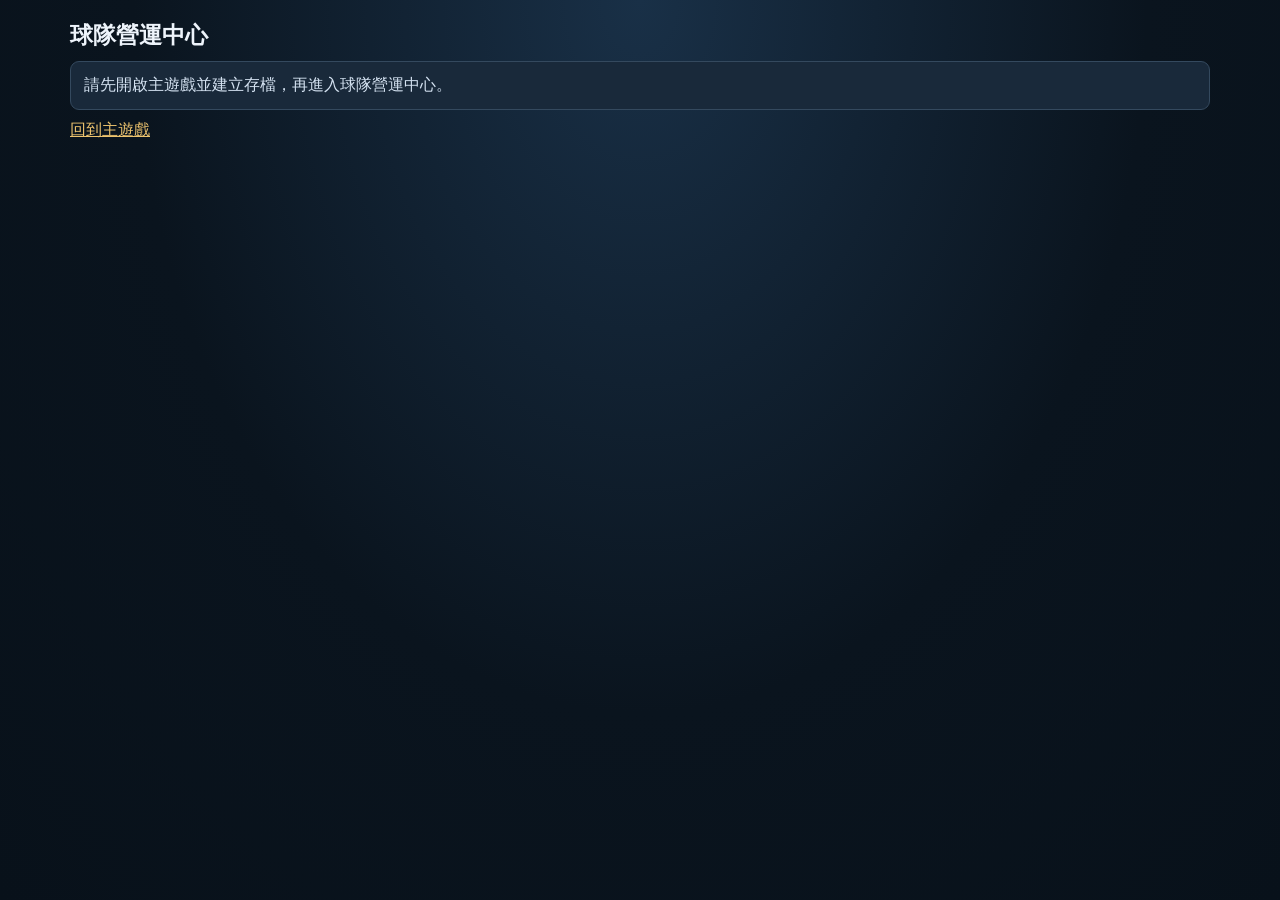
==== commit 9df3112a: "Expand management center with dashboard, roster, trades, draft, seasons, career and JSON backups" ====
--- a/management.html
+++ b/management.html
@@ -1,100 +1,52 @@
 <!doctype html>
 <html lang="zh-Hant">
 <head>
-<meta charset="utf-8">
-<meta name="viewport" content="width=device-width,initial-scale=1">
-<meta name="theme-color" content="#0b1018">
-<title>球員管理｜FRONT OFFICE</title>
+<meta charset="utf-8"><meta name="viewport" content="width=device-width,initial-scale=1"><meta name="theme-color" content="#0b1018"><title>FRONT OFFICE｜球隊營運中心</title>
 <style>
-:root{color-scheme:dark;--bg:#09131d;--panel:#14202d;--line:#2b3d50;--text:#eef4fb;--muted:#9cacc0;--gold:#edc36e;--red:#ff9292;font-family:system-ui,-apple-system,"Noto Sans TC",sans-serif}*{box-sizing:border-box}body{margin:0;background:var(--bg);color:var(--text);min-height:100vh}.app{max-width:1050px;margin:auto;padding:20px}header,.row{display:flex;align-items:center;justify-content:space-between;gap:12px;flex-wrap:wrap}h1{font-size:23px;margin:0}h2{font-size:18px;margin:0}a{color:var(--gold);text-decoration:none}.card{background:var(--panel);border:1px solid var(--line);border-radius:14px;padding:17px;margin:14px 0}.row{margin-bottom:10px}.notice{background:#19293a;border:1px solid var(--line);padding:12px;border-radius:9px;color:#d4e2f1;line-height:1.55}.muted,small{color:var(--muted)}.btn{border:1px solid var(--line);background:#26374a;color:var(--text);border-radius:9px;padding:9px 13px;cursor:pointer;font:inherit;font-weight:700}.btn.gold{color:#201b11;background:var(--gold);border-color:var(--gold)}.btn:disabled{opacity:.45;cursor:not-allowed}.badge{display:inline-block;font-size:11px;border:1px solid #927941;border-radius:99px;color:var(--gold);padding:3px 7px;margin-left:6px}.badge.foreign{border-color:#c78f4a;color:#ffd7aa}.entry{display:flex;justify-content:space-between;gap:12px;align-items:center;padding:11px 0;border-bottom:1px solid #ffffff12}.entry:last-child{border:0}.grid{display:grid;grid-template-columns:repeat(auto-fit,minmax(240px,1fr));gap:12px}.team{background:#0b1520;border:1px solid var(--line);border-radius:10px;padding:12px}.team h3{margin:0 0 6px;font-size:15px}.player{font-size:13px;padding:5px 0;border-top:1px solid #ffffff10}.toast{position:fixed;bottom:18px;left:50%;transform:translateX(-50%);background:#f1f5f9;color:#111;padding:11px 16px;border-radius:9px;max-width:90vw;box-shadow:0 6px 25px rgba(0,0,0,.25)}
-</style>
-</head>
-<body>
-<main class="app">
-  <header>
-    <div><h1>FRONT OFFICE｜球員管理中心</h1><small>球員隨機分隊・自由球員・薪資上限・外籍球員</small></div>
-    <a href="./">返回遊戲</a>
-  </header>
-  <section class="card">
-    <div class="row"><div><h2>聯盟設定</h2><small id="status">讀取中…</small></div><button id="randomize" class="btn">隨機重新分隊</button></div>
-    <p class="notice">隨機分隊會重新洗牌現有球員並平均分配到七隊，保留球員能力、數據及賽季進度。每隊球員名單最多 15 人，外籍球員最多 4 人。自由球員市場提供 4 名外籍球員，每名年薪上限為 US$40,000。</p>
-  </section>
-  <section class="card">
-    <div class="row"><div><h2>自由球員市場</h2><small>簽約後球員直接加入目前經營的球隊。</small></div><b id="payroll">薪資 0 / 100M</b></div>
-    <div id="market"></div>
-  </section>
-  <section class="card"><h2>各隊球員名單</h2><div id="teams" class="grid"></div></section>
-</main>
-<script>
-(() => {
-  'use strict';
-  const KEY='front-office-tpbl-optimized-v1', CAP=100, MAX_ROSTER=15, MAX_FOREIGN=4, FOREIGN_SALARY_CAP_USD=40000;
-  const TEAMS=['桃園台啤永豐雲豹','福爾摩沙台新夢想家','新北國王','新竹御嵿攻城獅','新北中信特攻','臺北台新戰神','高雄全家海神'];
-  const $=s=>document.querySelector(s);
-  const esc=s=>String(s??'').replace(/[&<>"']/g,c=>({'&':'&amp;','<':'&lt;','>':'&gt;','"':'&quot;',"'":'&#39;'}[c]));
-  const uid=()=>`fa-${Date.now().toString(36)}-${Math.random().toString(36).slice(2,8)}`;
-  function notify(message){let node=$('#toast');if(!node){node=document.createElement('div');node.id='toast';node.className='toast';document.body.appendChild(node)}node.textContent=message;clearTimeout(window.__managementToast);window.__managementToast=setTimeout(()=>node.remove(),2200)}
-  function createFreeAgents(){
-    const locals=['林冠宇','陳子豪','張家維','王俊凱','李明哲','周柏安','吳承翰','黃建宏','蔡昱廷','許博翔','鄭宇翔','郭柏廷','高志遠','楊承恩','洪子皓','羅文傑'];
-    const imports=['Marcus Reed','Jordan Hayes','Darius Cole','Andre Miller'];
-    const make=(name,index,isForeign)=>({id:uid(),name,team:'自由球員',pos:['PG','SG','SF','PF','C'][index%5],age:isForeign?23+index%8:20+index%10,rating:isForeign?72+(index*3)%16:64+(index*7)%18,potential:84+index%14,salary:isForeign?4:5+(index%6),salaryUsd:isForeign?FOREIGN_SALARY_CAP_USD:null,starter:false,injury:0,isForeign,stats:{gp:0,pts:0,reb:0,ast:0,stl:0,blk:0}});
-    return [...locals.map((name,i)=>make(name,i,false)),...imports.map((name,i)=>make(name,i+locals.length,true))];
-  }
-  function normalizePlayer(p,team){
-    const isForeign=!!p.isForeign||!!p.foreign;
-    return {...p,id:p.id||uid(),name:p.name||'球員',team:p.team||team,pos:p.pos||'SF',age:Number(p.age)||22,rating:Number(p.rating)||70,potential:Number(p.potential)||Number(p.rating)||70,salary:isForeign?Math.min(Number(p.salary)||4,4):(Number(p.salary)||5),salaryUsd:isForeign?Math.min(Number(p.salaryUsd)||FOREIGN_SALARY_CAP_USD,FOREIGN_SALARY_CAP_USD):null,starter:!!p.starter,injury:Number(p.injury)||0,isForeign,stats:p.stats||{gp:0,pts:0,reb:0,ast:0,stl:0,blk:0}};
-  }
-  function loadState(){
-    let raw;try{raw=JSON.parse(localStorage.getItem(KEY))}catch{}
-    if(!raw||!raw.rosters)throw new Error('找不到遊戲存檔，請先開啟主遊戲頁面建立或載入存檔。');
-    const rosters=Object.fromEntries(TEAMS.map(team=>[team,(Array.isArray(raw.rosters[team])?raw.rosters[team]:[]).map(p=>normalizePlayer(p,team))]));
-    const freeAgents=Array.isArray(raw.freeAgents)?raw.freeAgents.map(p=>normalizePlayer(p,'自由球員')):createFreeAgents();
-    return {...raw,team:TEAMS.includes(raw.team)?raw.team:TEAMS[0],rosters,freeAgents,history:Array.isArray(raw.history)?raw.history:[]};
-  }
-  let state;
-  function saveState(){try{localStorage.setItem(KEY,JSON.stringify(state));return true}catch{notify('儲存失敗，請檢查瀏覽器儲存空間。');return false}}
-  function payroll(team){return (state.rosters[team]||[]).reduce((sum,p)=>sum+(Number(p.salary)||0),0)}
-  function foreignCount(team){return (state.rosters[team]||[]).filter(p=>p.isForeign||p.foreign).length}
-  function render(){
-    const team=state.team,roster=state.rosters[team]||[];
-    $('#status').textContent=`經營球隊：${team}｜名單 ${roster.length}/${MAX_ROSTER}｜外籍 ${foreignCount(team)}/${MAX_FOREIGN}`;
-    $('#payroll').textContent=`薪資 ${payroll(team)} / ${CAP}M`;
-    $('#market').innerHTML=state.freeAgents.length?state.freeAgents.map(p=>`<div class="entry"><div><b>${esc(p.name)}</b>${p.isForeign?'<span class="badge foreign">外籍</span>':'<span class="badge">本土</span>'}<small class="muted">${esc(p.pos)} · ${Number(p.age)||22}歲 · ${Number(p.rating)||0} OVR · ${p.isForeign?`年薪 US$${Number(p.salaryUsd)||FOREIGN_SALARY_CAP_USD.toLocaleString()}（遊戲薪資 ${Number(p.salary)||4}M）`:`薪資 ${Number(p.salary)||0}M`}</small></div><button class="btn gold" data-sign="${esc(p.id)}">簽約</button></div>`).join(''):'<div class="notice">自由球員市場目前沒有可簽約球員。</div>';
-    $('#teams').innerHTML=TEAMS.map(t=>`<section class="team"><h3>${esc(t)} <small>${(state.rosters[t]||[]).length}/${MAX_ROSTER}人 · 薪資 ${payroll(t)}M · 外籍 ${foreignCount(t)}/${MAX_FOREIGN}</small></h3>${(state.rosters[t]||[]).map(p=>`<div class="player">${esc(p.name)}${p.isForeign||p.foreign?' <span class="badge foreign">外籍</span>':''}<span class="muted"> · ${Number(p.rating)||0} OVR · ${p.isForeign?`US$${Number(p.salaryUsd)||FOREIGN_SALARY_CAP_USD.toLocaleString()}（${Number(p.salary)||4}M）`:`${Number(p.salary)||0}M`}</span></div>`).join('')||'<small>目前尚無球員</small>'}</section>`).join('');
-  }
-  function signFreeAgent(playerId){
-    const team=state.team,player=state.freeAgents.find(p=>p.id===playerId);if(!player)return;
-    const list=state.rosters[team]||[];
-    if(list.length>=MAX_ROSTER)return notify(`名單已達 ${MAX_ROSTER} 人上限，無法簽約。`);
-    if(payroll(team)+(Number(player.salary)||0)>CAP)return notify(`簽約後薪資會超過 ${CAP}M 上限，無法完成。`);
-    if((player.isForeign||player.foreign)&&foreignCount(team)>=MAX_FOREIGN)return notify(`外籍球員已達 ${MAX_FOREIGN} 人上限。`);
-    const signed=normalizePlayer({...player,team,starter:false,injury:0},team);
-    state.rosters[team]=[...list,signed];state.freeAgents=state.freeAgents.filter(p=>p.id!==playerId);
-    if(saveState()){render();notify(`已簽下 ${player.name}。`)}
-  }
-  function shuffleRosters(){
-    const pool=TEAMS.flatMap(team=>state.rosters[team]||[]).map(p=>normalizePlayer(p,p.team));
-    for(let i=pool.length-1;i>0;i--){const j=Math.floor(Math.random()*(i+1));[pool[i],pool[j]]=[pool[j],pool[i]]}
-    const rosters=Object.fromEntries(TEAMS.map(team=>[team,[]]));
-    const unsigned=[];
-    for(const player of pool){
-      const foreign=player.isForeign||player.foreign;
-      const eligible=TEAMS.filter(team=>rosters[team].length<MAX_ROSTER&&(!foreign||rosters[team].filter(p=>p.isForeign||p.foreign).length<MAX_FOREIGN));
-      if(!eligible.length){unsigned.push({...player,team:'自由球員',starter:false});continue}
-      eligible.sort((a,b)=>rosters[a].length-rosters[b].length);
-      const least=eligible.filter(team=>rosters[team].length===rosters[eligible[0]].length);
-      const team=least[Math.floor(Math.random()*least.length)];
-      rosters[team].push({...player,team,starter:false});
-    }
-    TEAMS.forEach(team=>{rosters[team].sort((a,b)=>(Number(b.rating)||0)-(Number(a.rating)||0));rosters[team].slice(0,5).forEach(p=>p.starter=true)});
-    state.rosters=rosters;state.freeAgents=[...(state.freeAgents||[]),...unsigned];
-    state.history.unshift({text:'球員已隨機重新分配至各隊；賽季進度及球員資料保留。',date:new Date().toLocaleDateString('zh-TW')});
-    if(saveState()){render();notify(unsigned.length?`隨機分隊完成，${unsigned.length} 名球員因名額限制留在自由市場。`:'已完成球員隨機分隊。')}
-  }
-  $('#randomize').addEventListener('click',()=>{if(confirm('確定重新隨機分配各隊球員？球員資料及賽季進度會保留。'))shuffleRosters()});
-  $('#market').addEventListener('click',e=>{const button=e.target.closest('[data-sign]');if(button)signFreeAgent(button.dataset.sign)});
-  try{state=loadState();saveState();render()}catch(error){$('#status').textContent='尚未載入遊戲存檔';$('#market').innerHTML=`<div class="notice">${esc(error.message)}</div>`;$('#teams').innerHTML='';$('#randomize').disabled=true}
+:root{color-scheme:dark;--bg:#09131d;--panel:#14202d;--line:#2b3d50;--text:#eef4fb;--muted:#9cacc0;--gold:#edc36e;--blue:#8ebeff;--green:#73d6a0;--red:#ff9292;font-family:system-ui,-apple-system,"Noto Sans TC",sans-serif}*{box-sizing:border-box}body{margin:0;background:radial-gradient(ellipse at top,#193047 0,#0a141e 56%,#08111a 100%);color:var(--text);min-height:100vh}.app{max-width:1180px;margin:auto;padding:20px}header,.row,.actions,.tabs{display:flex;align-items:center;justify-content:space-between;gap:12px;flex-wrap:wrap}h1{font-size:23px;margin:0}h2{font-size:18px;margin:0}.card{background:#121e2acc;border:1px solid var(--line);border-radius:14px;padding:17px;margin:14px 0}.notice{padding:11px 13px;background:#19293a;border:1px solid #34495e;border-radius:9px;color:#d4e2f1;margin:10px 0;line-height:1.55}.muted,small{color:var(--muted)}.btn{border:1px solid var(--line);background:#26374a;color:var(--text);border-radius:9px;padding:9px 13px;cursor:pointer;font:inherit;font-weight:700}.btn.gold{color:#201b11;background:var(--gold);border-color:var(--gold)}.btn.blue{background:#244367;border-color:#41628a}.btn.red{background:#45292d;border-color:#74444b}.btn:disabled{opacity:.42;cursor:not-allowed}a{color:var(--gold)}.row{margin-bottom:11px}.tabs{justify-content:flex-start;border-bottom:1px solid var(--line);margin:18px 0;gap:18px}.tabs button{background:none;color:var(--muted);border:0;border-bottom:2px solid transparent;padding:10px 0;cursor:pointer;font:inherit}.tabs button.active{color:var(--gold);border-color:var(--gold)}.panel{display:none}.panel.active{display:block}.stats{display:grid;grid-template-columns:repeat(auto-fit,minmax(145px,1fr));gap:10px}.stat,.core,.team{background:#0b1520;border:1px solid var(--line);border-radius:10px;padding:12px}.stat small{display:block}.stat b{display:block;font-size:20px;margin-top:4px}.grid{display:grid;grid-template-columns:repeat(auto-fit,minmax(220px,1fr));gap:10px}.core b{display:block;margin:5px 0}.entry{display:flex;justify-content:space-between;align-items:center;gap:12px;padding:10px 0;border-bottom:1px solid #ffffff12}.entry:last-child{border:0}.badge{display:inline-block;font-size:10px;border:1px solid #927941;border-radius:99px;color:var(--gold);padding:3px 7px;margin-left:5px}.foreign{color:#ffd7aa;border-color:#c78f4a}.meta{display:block;color:var(--muted);font-size:12px;margin-top:4px}select,input{font:inherit;color:var(--text);background:#0a1520;border:1px solid var(--line);border-radius:8px;padding:10px;width:100%}.form{display:grid;grid-template-columns:repeat(auto-fit,minmax(180px,1fr));align-items:end;gap:10px;margin:12px 0}.form label{display:block;color:var(--muted);font-size:12px;margin-bottom:5px}.roster-row{display:grid;grid-template-columns:1fr auto;gap:10px;align-items:center}.danger{color:var(--red)}.toast{position:fixed;bottom:18px;left:50%;transform:translateX(-50%);background:#f1f5f9;color:#111;padding:11px 16px;border-radius:9px;max-width:90vw;z-index:5}.hidden{display:none!important}@media(max-width:650px){.app{padding:12px}.tabs{gap:12px}.tabs button{font-size:13px}.entry{align-items:flex-start}.roster-row{grid-template-columns:1fr}}
+</style></head>
+<body><main class="app">
+<header><div><h1>FRONT OFFICE｜球隊營運中心</h1><small id="subtitle">儀表板、球員、交易、選秀與生涯管理</small></div><div class="actions"><a href="./">返回主遊戲</a><button class="btn" id="export">匯出 JSON</button><label class="btn" for="importFile">匯入 JSON</label><input id="importFile" type="file" accept="application/json,.json" class="hidden"></div></header>
+<nav class="tabs"><button class="active" data-tab="dashboard">儀表板</button><button data-tab="roster">球員名單</button><button data-tab="market">交易／自由球員</button><button data-tab="draft">新秀選秀</button><button data-tab="season">賽季進度</button><button data-tab="career">生涯與排行榜</button></nav>
+<section id="dashboard" class="panel active"></section><section id="roster" class="panel"></section><section id="market" class="panel"></section><section id="draft" class="panel"></section><section id="season" class="panel"></section><section id="career" class="panel"></section>
+<p class="muted">所有資料儲存在此瀏覽器的 localStorage；不同瀏覽器或裝置不會自動同步。建議定期匯出 JSON 備份。</p>
+</main><script>
+(()=>{'use strict';
+const KEY='front-office-tpbl-optimized-v1',CAP=100,MAX_ROSTER=15,MAX_FOREIGN=4,GAMES=36,LEAGUE_GAMES=126,TEAMS=['桃園台啤永豐雲豹','福爾摩沙台新夢想家','新北國王','新竹御嵿攻城獅','新北中信特攻','臺北台新戰神','高雄全家海神'],POS=['PG','SG','SF','PF','C'];
+const $=s=>document.querySelector(s),esc=s=>String(s??'').replace(/[&<>"']/g,c=>({'&':'&amp;','<':'&lt;','>':'&gt;','"':'&quot;',"'":'&#39;'}[c])),uid=()=>`p-${Date.now().toString(36)}-${Math.random().toString(36).slice(2,8)}`,today=()=>new Date().toLocaleDateString('zh-TW');
+function notify(msg){let n=$('#toast');if(!n){n=document.createElement('div');n.id='toast';n.className='toast';document.body.appendChild(n)}n.textContent=msg;clearTimeout(window.__t);window.__t=setTimeout(()=>n.remove(),2400)}
+function newFreeAgents(){const locals=['林冠宇','陳子豪','張家維','王俊凱','李明哲','周柏安','吳承翰','黃建宏','蔡昱廷','許博翔','鄭宇翔','郭柏廷'];const imports=['Marcus Reed','Jordan Hayes','Darius Cole','Andre Miller'];return [...locals.map((name,i)=>player(name,i,false)),...imports.map((name,i)=>player(name,i+locals.length,true))]}
+function player(name,i,foreign=false){let rating=foreign?72+(i*3)%16:64+(i*7)%18;return{id:uid(),name,team:'自由球員',pos:POS[i%5],age:foreign?23+i%8:20+i%10,rating,potential:Math.min(99,rating+8+i%8),salary:foreign?4:5+i%6,salaryUsd:foreign?40000:null,isForeign:foreign,contractYears:2,starter:false,injury:0,stats:{gp:0,pts:0,reb:0,ast:0,stl:0,blk:0}}}
+function normPlayer(p,t){const f=!!(p.isForeign||p.foreign);return {...p,id:p.id||uid(),team:p.team||t,salary:f?Math.min(Number(p.salary)||4,4):(Number(p.salary)||5),salaryUsd:f?Math.min(Number(p.salaryUsd)||40000,40000):null,isForeign:f,contractYears:Math.max(1,Number(p.contractYears)||2),stats:{gp:0,pts:0,reb:0,ast:0,stl:0,blk:0,...p.stats}}}
+function blankStandings(){return Object.fromEntries(TEAMS.map(t=>[t,{w:0,l:0,g:0,ptsFor:0,ptsAgainst:0}]))}
+function makeSchedule(){let a=[];for(let i=0;i<7;i++)for(let j=i+1;j<7;j++)for(let k=0;k<6;k++)a.push({a:TEAMS[i],b:TEAMS[j]});for(let i=a.length-1;i>0;i--){let j=Math.floor(Math.random()*(i+1));[a[i],a[j]]=[a[j],a[i]]}return a.map((g,i)=>({...g,id:i+1}))}
+function load(){let s;try{s=JSON.parse(localStorage.getItem(KEY))}catch{}if(!s||!s.rosters)throw Error('請先開啟主遊戲並建立存檔，再進入球隊營運中心。');s.rosters=s.rosters||{};TEAMS.forEach(t=>s.rosters[t]=(Array.isArray(s.rosters[t])?s.rosters[t]:[]).map(p=>normPlayer(p,t)));s.team=TEAMS.includes(s.team)?s.team:TEAMS[0];s.freeAgents=Array.isArray(s.freeAgents)?s.freeAgents.map(p=>normPlayer(p,'自由球員')):newFreeAgents();s.standings={...blankStandings(),...(s.standings||{})};s.history=Array.isArray(s.history)?s.history:[];s.seasonRecords=Array.isArray(s.seasonRecords)?s.seasonRecords:[];s.awards=Array.isArray(s.awards)?s.awards:[];s.achievements=Array.isArray(s.achievements)?s.achievements:[];s.tradeHistory=Array.isArray(s.tradeHistory)?s.tradeHistory:[];s.gameIndex=Number(s.gameIndex)||0;s.season=Number(s.season)||1;s.draftDone=!!s.draftDone;return s}
+let state;try{state=load()}catch(e){document.body.innerHTML=`<main class="app"><h1>球隊營運中心</h1><div class="notice">${esc(e.message)}</div><a href="./">回到主遊戲</a></main>`;return}
+function save(){try{localStorage.setItem(KEY,JSON.stringify(state));return true}catch{notify('儲存失敗，請匯出備份並檢查瀏覽器儲存空間。');return false}}
+const roster=t=>state.rosters[t]||[],team=()=>state.team,payroll=t=>roster(t).reduce((s,p)=>s+(Number(p.salary)||0),0),foreignCount=t=>roster(t).filter(p=>p.isForeign||p.foreign).length;
+function standings(){return TEAMS.map(t=>({team:t,...state.standings[t]})).sort((a,b)=>b.w-a.w||a.l-b.l||TEAMS.indexOf(a.team)-TEAMS.indexOf(b.team))}
+function avgOVR(list){return list.length?Math.round(list.reduce((s,p)=>s+(Number(p.rating)||0),0)/list.length):0}
+function ownerMood(record,pay){let rate=record.g?record.w/record.g:.5;if(pay>CAP)return '不滿意：薪資超過上限';if(rate>=.65)return '非常滿意';if(rate>=.5)return '滿意';if(rate>=.35)return '擔憂';return '不滿意：戰績不佳'}
+function recordEvent(text){state.history.unshift({text,date:today()});state.history=state.history.slice(0,250)}
+function dashboard(){const t=team(),r=state.standings[t],list=roster(t),starters=list.filter(p=>p.starter).sort((a,b)=>b.rating-a.rating),bench=list.filter(p=>!p.starter).sort((a,b)=>b.rating-a.rating),core=[...list].sort((a,b)=>(b.rating+b.potential*.15)-(a.rating+a.potential*.15)).slice(0,3),rank=standings().findIndex(x=>x.team===t)+1;return `<div class="card"><div class="row"><div><h2>${esc(t)}｜第 ${state.season} 季</h2><small>例行賽 ${r.g}/${GAMES} 場 · 排名第 ${rank}</small></div><span class="badge">球隊總分 ${r.w*2+r.l}</span></div><div class="stats"><div class="stat"><small>戰績</small><b>${r.w}-${r.l}</b></div><div class="stat"><small>薪資／上限</small><b>${payroll(t)} / ${CAP}M</b><small>${payroll(t)>CAP?'超出上限':'剩餘 '+(CAP-payroll(t))+'M'}</small></div><div class="stat"><small>外籍球員</small><b>${foreignCount(t)}/${MAX_FOREIGN}</b></div><div class="stat"><small>先發戰力</small><b>${avgOVR(starters)} OVR</b></div><div class="stat"><small>替補戰力</small><b>${avgOVR(bench)} OVR</b></div><div class="stat"><small>老闆情緒</small><b>${ownerMood(r,payroll(t))}</b></div></div></div><div class="card"><h2>球隊核心球員</h2><div class="grid">${core.map(p=>`<div class="core"><span class="badge">${esc(p.pos)}</span>${p.isForeign?'<span class="badge foreign">外籍</span>':''}<b>${esc(p.name)}</b><small>總評 ${p.rating} · 潛力 ${p.potential} · ${p.age} 歲</small><small class="meta">薪資 ${p.salary}M · 合約 ${p.contractYears} 年</small></div>`).join('')||'<p class="muted">尚無球員</p>'}</div></div><div class="card"><h2>聯盟排行榜</h2>${standings().map((x,i)=>`<div class="entry"><span>${i+1}. ${esc(x.team)}</span><b>${x.w}-${x.l} · 積分 ${x.w*2+x.l}</b></div>`).join('')}</div>`}
+function rosterView(){return `<div class="card"><div class="row"><div><h2>完整球員名單</h2><small>先發最多五人；使用按鈕切換先發／替補。</small></div><b>${roster(team()).length}/${MAX_ROSTER} 人 · 薪資 ${payroll(team())}/${CAP}M</b></div>${roster(team()).map(p=>`<div class="entry"><div><b>${esc(p.name)}</b>${p.isForeign?'<span class="badge foreign">外籍</span>':''}<small class="meta">${esc(p.pos)} · ${p.age}歲 · OVR ${p.rating} · 潛力 ${p.potential} · ${p.salary}M · 合約 ${p.contractYears} 年 · ${p.starter?'先發':'替補'}</small></div><button class="btn" data-starter="${esc(p.id)}">設為${p.starter?'替補':'先發'}</button></div>`).join('')||'<div class="notice">名單目前沒有球員。</div>'}</div>`}
+function marketView(){let others=TEAMS.filter(t=>t!==team());return `<div class="card"><h2>球員交易</h2><p class="notice">一換一交易；雙方薪資總額均不得超過 ${CAP}M。外籍球員不可交易，雙方名單上限 ${MAX_ROSTER} 人。</p><div class="form"><div><label>交易對象</label><select id="tradeTeam">${others.map(t=>`<option value="${esc(t)}">${esc(t)}</option>`).join('')}</select></div><div><label>我方交易球員</label><select id="tradeMine">${roster(team()).filter(p=>!p.isForeign).map(p=>`<option value="${esc(p.id)}">${esc(p.name)} · ${p.salary}M</option>`).join('')}</select></div><div><label>對方球員</label><select id="tradeTarget"></select></div><button class="btn gold" id="doTrade">確認交易</button></div><h2>自由球員市場</h2>${state.freeAgents.map(p=>`<div class="entry"><div><b>${esc(p.name)}</b>${p.isForeign?'<span class="badge foreign">外籍 · US$40,000上限</span>':'<span class="badge">本土</span>'}<small class="meta">${p.pos} · OVR ${p.rating} · 潛力 ${p.potential} · ${p.isForeign?'薪資 '+p.salary+'M（US$'+Number(p.salaryUsd||40000).toLocaleString()+'）':'薪資 '+p.salary+'M'}</small></div><button class="btn gold" data-sign="${esc(p.id)}">簽約</button></div>`).join('')||'<p class="muted">目前沒有自由球員。</p>'}</div><div class="card"><h2>交易歷史</h2>${state.tradeHistory.slice(0,30).map(x=>`<div class="entry"><span>${esc(x.text)}</span><small>${esc(x.date)}</small></div>`).join('')||'<p class="muted">尚無交易紀錄。</p>'}</div>`}
+function refreshTradeTargets(){let sel=$('#tradeTeam'),dest=$('#tradeTarget');if(!sel||!dest)return;dest.innerHTML=roster(sel.value).filter(p=>!p.isForeign).map(p=>`<option value="${esc(p.id)}">${esc(p.name)} · ${p.salary}M</option>`).join('')}
+function doTrade(){const other=$('#tradeTeam')?.value,mine=roster(team()).find(p=>p.id===$('#tradeMine')?.value),theirs=roster(other).find(p=>p.id===$('#tradeTarget')?.value);if(!mine||!theirs)return notify('請選擇雙方可交易的本土球員。');if(roster(other).length>MAX_ROSTER||roster(team()).length>MAX_ROSTER)return notify('名單超過人數限制，請先調整名單。');if(payroll(team())-mine.salary+theirs.salary>CAP||payroll(other)-theirs.salary+mine.salary>CAP)return notify('交易後任一球隊薪資將超過 100M。');let a=roster(team()),b=roster(other),ai=a.indexOf(mine),bi=b.indexOf(theirs);a[ai]={...theirs,team:team(),starter:mine.starter};b[bi]={...mine,team:other,starter:theirs.starter};const text=`${team()} 送出 ${mine.name}，換回 ${theirs.name}（${other}）`;state.tradeHistory.unshift({text,date:today()});recordEvent(`交易完成：${text}。`);save();render();notify('交易完成並已記錄。')}
+function signFA(id){let p=state.freeAgents.find(x=>x.id===id);if(!p)return;if(roster(team()).length>=MAX_ROSTER)return notify(`名單已達 ${MAX_ROSTER} 人。`);if(payroll(team())+(Number(p.salary)||0)>CAP)return notify('簽約後薪資會超過 100M 上限。');if(p.isForeign&&foreignCount(team())>=MAX_FOREIGN)return notify(`外籍球員已達 ${MAX_FOREIGN} 人上限。`);p=normPlayer({...p,team:team(),starter:false,contractYears:2},team());state.rosters[team()].push(p);state.freeAgents=state.freeAgents.filter(x=>x.id!==id);recordEvent(`自由球員簽約：${team()} 簽下 ${p.name}。`);save();render();notify(`已簽下 ${p.name}。`)}
+function draftView(){let picks=state.draftClass||[];if(!picks.length){picks=Array.from({length:7},(_,i)=>{let p=player(['林新秀','陳新秀','張新秀','王新秀','李新秀','周新秀','吳新秀'][i],i,false);p.name=`${['林','陳','張','王','李','周','吳'][i]}${['承恩','子豪','宇翔','柏安','冠宇','明哲','家維'][Math.floor(Math.random()*7)]}`;p.rating=62+Math.floor(Math.random()*14);p.potential=Math.min(99,p.rating+12+Math.floor(Math.random()*15));p.salary=i===0?9:i===1?8:i===2?7:5;p.age=19;p.team='新秀';p.contractYears=2;return p});state.draftClass=picks;save()}return `<div class="card"><div class="row"><div><h2>新人選秀</h2><small>首輪前三順位底薪 9／8／7M，其餘 5M；新秀合約兩年保障。</small></div><button class="btn gold" id="draftButton" ${state.draftDone?'disabled':''}>${state.draftDone?'本季已完成選秀':'模擬選秀並簽下新秀'}</button></div>${picks.map((p,i)=>`<div class="entry"><span>${i+1}順位｜${esc(p.name)}<small class="meta">${p.age}歲 · OVR ${p.rating} · 潛力 ${p.potential} · ${p.salary}M</small></span><b>合約 ${p.contractYears||2} 年</b></div>`).join('')}</div>`}
+function runDraft(){if(state.draftDone)return notify('本季已完成選秀。');const available=state.draftClass||[];let pick=available[0];if(!pick)return notify('選秀球員資料不存在。');if(roster(team()).length>=MAX_ROSTER)return notify('名單已滿，請先釋出名額再選秀。');if(payroll(team())+pick.salary>CAP)return notify('薪資空間不足，無法簽下新秀。');pick={...pick,id:uid(),team:team(),starter:false,contractYears:2,stats:{gp:0,pts:0,reb:0,ast:0,stl:0,blk:0}};roster(team()).push(pick);state.draftClass=available.slice(1);state.draftDone=true;recordEvent(`新人選秀：${team()} 選進 ${pick.name}（潛力 ${pick.potential}）。`);save();render();notify(`已選進新秀 ${pick.name}。`)}
+function seasonView(){const r=state.standings[team()];return `<div class="card"><h2>賽季進度</h2><div class="stats"><div class="stat"><small>球季</small><b>第 ${state.season} 季</b></div><div class="stat"><small>例行賽</small><b>${r.g}/${GAMES}</b></div><div class="stat"><small>聯盟賽程</small><b>${state.gameIndex}/${(state.schedule||[]).length||LEAGUE_GAMES}</b></div><div class="stat"><small>賽季階段</small><b>${state.postseason?.champion?'休賽季':state.postseason?'季後賽':'例行賽'}</b></div></div><p class="notice">賽程與模擬比賽由主遊戲處理。完成例行賽後可回主遊戲進行季後賽；此頁的賽季推進會建立新球季並更新球員年齡、合約與能力。</p><div class="actions"><a class="btn blue" href="./">回主遊戲進行比賽／季後賽</a><button class="btn gold" id="advanceSeason">推進至下一季</button></div></div><div class="card"><h2>最近賽季日誌</h2>${state.history.slice(0,20).map(x=>`<div class="entry"><span>${esc(x.text)}</span><small>${esc(x.date)}</small></div>`).join('')||'<p class="muted">尚無賽季紀錄。</p>'}</div>`}
+function advanceSeason(){if(!confirm('推進至下一季？將重置本季賽程與戰績，球員年齡增加，合約年資減少並進行能力發展。'))return;state.season=(Number(state.season)||1)+1;state.gameIndex=0;state.wins=0;state.losses=0;state.standings=blankStandings();state.schedule=makeSchedule();state.postseason=null;state.tradeUsed=false;state.draftDone=false;state.draftClass=null;for(const t of TEAMS)for(const p of roster(t)){p.stats={gp:0,pts:0,reb:0,ast:0,stl:0,blk:0};p.age=(Number(p.age)||20)+1;p.contractYears=Math.max(0,(Number(p.contractYears)||1)-1);p.injury=0;if(p.age<=Number(p.potential||p.rating)&&Math.random()<.65)p.rating=Math.min(Number(p.potential)||99,p.rating+1);else if(p.age>32&&Math.random()<.3)p.rating=Math.max(45,p.rating-1)}recordEvent(`第 ${state.season} 季開始：賽程已重設，球員年齡、合約與能力已更新。`);save();render();notify(`第 ${state.season} 季開始。`)}
+function careerView(){const records=[...state.seasonRecords].reverse(),rank=standings(),achievements=state.achievements;return `<div class="card"><h2>生涯榮譽與成就</h2><div class="grid"><div class="core"><b>冠軍數</b>${state.seasonRecords.filter(x=>x.champion===team()).length}</div><div class="core"><b>累計球季</b>${Math.max(0,state.season-1)}</div><div class="core"><b>排行榜</b>目前第 ${rank.findIndex(x=>x.team===team())+1} 名</div></div><div class="row" style="margin-top:14px"><b>本機成就（不與其他玩家同步）</b><button class="btn" id="checkAchievements">檢查／更新成就</button></div>${achievements.map(a=>`<div class="entry"><span>${esc(a.title)}</span><small>${esc(a.date)}</small></div>`).join('')||'<p class="muted">尚未解鎖成就。</p>'}</div><div class="card"><h2>歷年球季紀錄</h2>${records.map(x=>`<div class="entry"><span>第 ${x.season} 季｜冠軍 ${esc(x.champion)}<small class="meta">${(x.standings||[]).map((t,i)=>`${i+1}.${esc(t.team)} ${t.w}-${t.l}`).join('　')}</small></span><b>${esc(x.myRecord||'')}</b></div>`).join('')||'<p class="muted">尚無已完成球季紀錄。</p>'}</div>`}
+function checkAchievements(){const tests=[['首勝',state.wins>=1],['十勝球隊',state.wins>=10],['薪資管理達人',payroll(team())<=CAP],['完整陣容',roster(team()).length>=12],['四名外籍球員',foreignCount(team())>=4]];let got=0;for(const [title,ok] of tests)if(ok&&!state.achievements.some(a=>a.title===title)){state.achievements.push({title,date:today()});got++}save();render();notify(got?`新增 ${got} 項成就。`:'目前沒有新成就。')}
+function render(){const active=document.querySelector('.tabs button.active')?.dataset.tab||'dashboard';$('#dashboard').innerHTML=dashboard();$('#roster').innerHTML=rosterView();$('#market').innerHTML=marketView();$('#draft').innerHTML=draftView();$('#season').innerHTML=seasonView();$('#career').innerHTML=careerView();document.querySelectorAll('.panel').forEach(p=>p.classList.toggle('active',p.id===active));refreshTradeTargets();}
+document.querySelector('.tabs').addEventListener('click',e=>{const b=e.target.closest('[data-tab]');if(!b)return;document.querySelectorAll('.tabs button').forEach(x=>x.classList.toggle('active',x===b));document.querySelectorAll('.panel').forEach(x=>x.classList.toggle('active',x.id===b.dataset.tab))});
+document.addEventListener('change',e=>{if(e.target.id==='tradeTeam')refreshTradeTargets();if(e.target.id==='importFile')importJSON(e.target.files?.[0])});
+document.addEventListener('click',e=>{const b=e.target.closest('button');if(!b)return;if(b.dataset.starter){const p=roster(team()).find(x=>x.id===b.dataset.starter);if(!p)return;if(!p.starter&&roster(team()).filter(x=>x.starter).length>=5)return notify('先發最多五人，請先調整一位。');p.starter=!p.starter;save();render();return}if(b.dataset.sign){signFA(b.dataset.sign);return}if(b.id==='doTrade'){doTrade();return}if(b.id==='draftButton'){runDraft();return}if(b.id==='advanceSeason'){advanceSeason();return}if(b.id==='checkAchievements'){checkAchievements();return}});
+function exportJSON(){const blob=new Blob([JSON.stringify(state,null,2)],{type:'application/json'}),url=URL.createObjectURL(blob),a=document.createElement('a');a.href=url;a.download=`front-office-season-${state.season}-backup.json`;a.click();URL.revokeObjectURL(url);notify('已匯出 JSON 備份。')}
+function importJSON(file){if(!file)return;const reader=new FileReader();reader.onload=()=>{try{const imported=JSON.parse(reader.result);if(!imported||!imported.rosters||!TEAMS.every(t=>Array.isArray(imported.rosters[t])))throw Error('JSON 格式不符合遊戲存檔');if(!confirm('匯入會覆蓋目前瀏覽器存檔。確定繼續？'))return;localStorage.setItem(KEY,JSON.stringify(imported));state=load();render();notify('存檔匯入成功。')}catch(err){notify(`匯入失敗：${err.message}`)}$('#importFile').value=''};reader.readAsText(file)}
+$('#export').addEventListener('click',exportJSON);
+save();render();
 })();
-</script>
-</body>
-</html>
+</script></body></html>
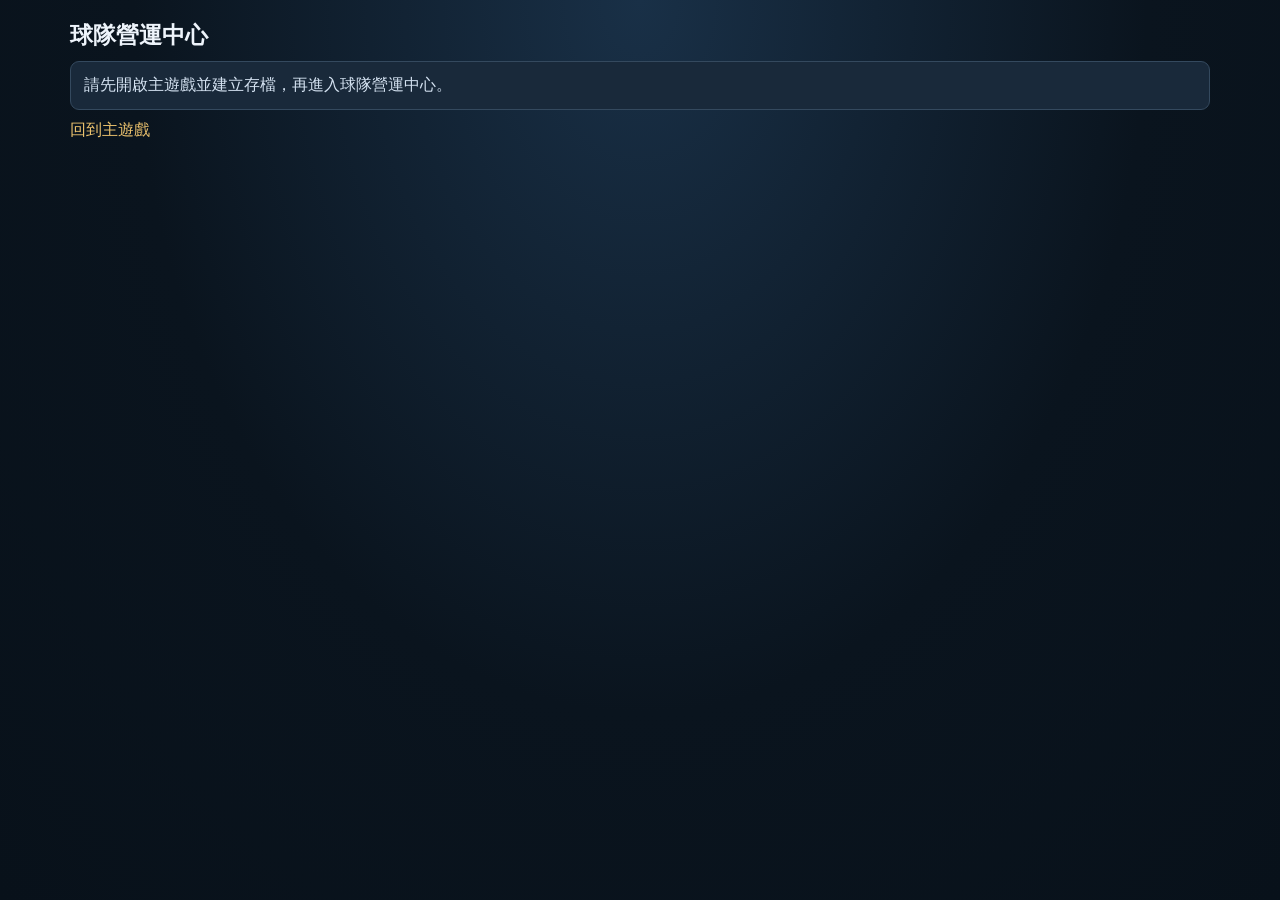
==== commit 5296568f: "Add 16-player roster and separate domestic/foreign salary caps with roster controls" ====
--- a/management.html
+++ b/management.html
@@ -3,50 +3,50 @@
 <head>
 <meta charset="utf-8"><meta name="viewport" content="width=device-width,initial-scale=1"><meta name="theme-color" content="#0b1018"><title>FRONT OFFICE｜球隊營運中心</title>
 <style>
-:root{color-scheme:dark;--bg:#09131d;--panel:#14202d;--line:#2b3d50;--text:#eef4fb;--muted:#9cacc0;--gold:#edc36e;--blue:#8ebeff;--green:#73d6a0;--red:#ff9292;font-family:system-ui,-apple-system,"Noto Sans TC",sans-serif}*{box-sizing:border-box}body{margin:0;background:radial-gradient(ellipse at top,#193047 0,#0a141e 56%,#08111a 100%);color:var(--text);min-height:100vh}.app{max-width:1180px;margin:auto;padding:20px}header,.row,.actions,.tabs{display:flex;align-items:center;justify-content:space-between;gap:12px;flex-wrap:wrap}h1{font-size:23px;margin:0}h2{font-size:18px;margin:0}.card{background:#121e2acc;border:1px solid var(--line);border-radius:14px;padding:17px;margin:14px 0}.notice{padding:11px 13px;background:#19293a;border:1px solid #34495e;border-radius:9px;color:#d4e2f1;margin:10px 0;line-height:1.55}.muted,small{color:var(--muted)}.btn{border:1px solid var(--line);background:#26374a;color:var(--text);border-radius:9px;padding:9px 13px;cursor:pointer;font:inherit;font-weight:700}.btn.gold{color:#201b11;background:var(--gold);border-color:var(--gold)}.btn.blue{background:#244367;border-color:#41628a}.btn.red{background:#45292d;border-color:#74444b}.btn:disabled{opacity:.42;cursor:not-allowed}a{color:var(--gold)}.row{margin-bottom:11px}.tabs{justify-content:flex-start;border-bottom:1px solid var(--line);margin:18px 0;gap:18px}.tabs button{background:none;color:var(--muted);border:0;border-bottom:2px solid transparent;padding:10px 0;cursor:pointer;font:inherit}.tabs button.active{color:var(--gold);border-color:var(--gold)}.panel{display:none}.panel.active{display:block}.stats{display:grid;grid-template-columns:repeat(auto-fit,minmax(145px,1fr));gap:10px}.stat,.core,.team{background:#0b1520;border:1px solid var(--line);border-radius:10px;padding:12px}.stat small{display:block}.stat b{display:block;font-size:20px;margin-top:4px}.grid{display:grid;grid-template-columns:repeat(auto-fit,minmax(220px,1fr));gap:10px}.core b{display:block;margin:5px 0}.entry{display:flex;justify-content:space-between;align-items:center;gap:12px;padding:10px 0;border-bottom:1px solid #ffffff12}.entry:last-child{border:0}.badge{display:inline-block;font-size:10px;border:1px solid #927941;border-radius:99px;color:var(--gold);padding:3px 7px;margin-left:5px}.foreign{color:#ffd7aa;border-color:#c78f4a}.meta{display:block;color:var(--muted);font-size:12px;margin-top:4px}select,input{font:inherit;color:var(--text);background:#0a1520;border:1px solid var(--line);border-radius:8px;padding:10px;width:100%}.form{display:grid;grid-template-columns:repeat(auto-fit,minmax(180px,1fr));align-items:end;gap:10px;margin:12px 0}.form label{display:block;color:var(--muted);font-size:12px;margin-bottom:5px}.roster-row{display:grid;grid-template-columns:1fr auto;gap:10px;align-items:center}.danger{color:var(--red)}.toast{position:fixed;bottom:18px;left:50%;transform:translateX(-50%);background:#f1f5f9;color:#111;padding:11px 16px;border-radius:9px;max-width:90vw;z-index:5}.hidden{display:none!important}@media(max-width:650px){.app{padding:12px}.tabs{gap:12px}.tabs button{font-size:13px}.entry{align-items:flex-start}.roster-row{grid-template-columns:1fr}}
+:root{color-scheme:dark;--bg:#09131d;--panel:#14202d;--line:#2b3d50;--text:#eef4fb;--muted:#9cacc0;--gold:#edc36e;--blue:#8ebeff;--red:#ff9292;font-family:system-ui,-apple-system,"Noto Sans TC",sans-serif}*{box-sizing:border-box}body{margin:0;background:radial-gradient(ellipse at top,#193047 0,#0a141e 56%,#08111a 100%);color:var(--text);min-height:100vh}.app{max-width:1180px;margin:auto;padding:20px}header,.row,.actions,.tabs{display:flex;align-items:center;justify-content:space-between;gap:12px;flex-wrap:wrap}h1{font-size:23px;margin:0}h2{font-size:18px;margin:0}a{color:var(--gold);text-decoration:none}.card{background:#121e2acc;border:1px solid var(--line);border-radius:14px;padding:17px;margin:14px 0}.notice{padding:11px 13px;background:#19293a;border:1px solid #34495e;border-radius:9px;color:#d4e2f1;margin:10px 0;line-height:1.55}.muted,small{color:var(--muted)}.btn{border:1px solid var(--line);background:#26374a;color:var(--text);border-radius:9px;padding:9px 13px;cursor:pointer;font:inherit;font-weight:700}.btn.gold{color:#201b11;background:var(--gold);border-color:var(--gold)}.btn.blue{background:#244367;border-color:#41628a}.btn.red{background:#45292d;border-color:#74444b}.btn:disabled{opacity:.42;cursor:not-allowed}.tabs{justify-content:flex-start;border-bottom:1px solid var(--line);margin:18px 0;gap:18px}.tabs button{background:none;color:var(--muted);border:0;border-bottom:2px solid transparent;padding:10px 0;cursor:pointer;font:inherit}.tabs button.active{color:var(--gold);border-color:var(--gold)}.panel{display:none}.panel.active{display:block}.stats,.grid{display:grid;grid-template-columns:repeat(auto-fit,minmax(150px,1fr));gap:10px}.stat,.core,.team{background:#0b1520;border:1px solid var(--line);border-radius:10px;padding:12px}.stat small{display:block}.stat b{display:block;font-size:19px;margin:4px 0}.row{margin-bottom:11px}.entry{display:flex;justify-content:space-between;align-items:center;gap:12px;padding:10px 0;border-bottom:1px solid #ffffff12}.entry:last-child{border:0}.badge{display:inline-block;font-size:10px;border:1px solid #927941;border-radius:99px;color:var(--gold);padding:3px 7px;margin-left:5px}.foreign{color:#ffd7aa;border-color:#c78f4a}.meta{display:block;color:var(--muted);font-size:12px;margin-top:4px}.form{display:grid;grid-template-columns:repeat(auto-fit,minmax(180px,1fr));align-items:end;gap:10px;margin:12px 0}.form label{display:block;color:var(--muted);font-size:12px;margin-bottom:5px}select,input{font:inherit;color:var(--text);background:#0a1520;border:1px solid var(--line);border-radius:8px;padding:10px;width:100%}.hidden{display:none!important}.toast{position:fixed;bottom:18px;left:50%;transform:translateX(-50%);background:#f1f5f9;color:#111;padding:11px 16px;border-radius:9px;max-width:90vw;z-index:5}@media(max-width:650px){.app{padding:12px}.tabs{gap:12px}.tabs button{font-size:13px}.entry{align-items:flex-start}}
 </style></head>
 <body><main class="app">
-<header><div><h1>FRONT OFFICE｜球隊營運中心</h1><small id="subtitle">儀表板、球員、交易、選秀與生涯管理</small></div><div class="actions"><a href="./">返回主遊戲</a><button class="btn" id="export">匯出 JSON</button><label class="btn" for="importFile">匯入 JSON</label><input id="importFile" type="file" accept="application/json,.json" class="hidden"></div></header>
+<header><div><h1>FRONT OFFICE｜球隊營運中心</h1><small>豪華儀表板・名單・交易・選秀・生涯管理</small></div><div class="actions"><a href="./">返回主遊戲</a><button class="btn" id="export">匯出 JSON</button><label class="btn" for="importFile">匯入 JSON</label><input id="importFile" type="file" accept="application/json,.json" class="hidden"></div></header>
 <nav class="tabs"><button class="active" data-tab="dashboard">儀表板</button><button data-tab="roster">球員名單</button><button data-tab="market">交易／自由球員</button><button data-tab="draft">新秀選秀</button><button data-tab="season">賽季進度</button><button data-tab="career">生涯與排行榜</button></nav>
 <section id="dashboard" class="panel active"></section><section id="roster" class="panel"></section><section id="market" class="panel"></section><section id="draft" class="panel"></section><section id="season" class="panel"></section><section id="career" class="panel"></section>
-<p class="muted">所有資料儲存在此瀏覽器的 localStorage；不同瀏覽器或裝置不會自動同步。建議定期匯出 JSON 備份。</p>
+<p class="muted">名單上限 16 人（含本土與洋將），每隊洋將最多 4 人；本土薪資上限 100M，洋將薪資合計上限 US$40,000。資料存於此瀏覽器 localStorage，可匯出 JSON 備份。</p>
 </main><script>
 (()=>{'use strict';
-const KEY='front-office-tpbl-optimized-v1',CAP=100,MAX_ROSTER=15,MAX_FOREIGN=4,GAMES=36,LEAGUE_GAMES=126,TEAMS=['桃園台啤永豐雲豹','福爾摩沙台新夢想家','新北國王','新竹御嵿攻城獅','新北中信特攻','臺北台新戰神','高雄全家海神'],POS=['PG','SG','SF','PF','C'];
+const KEY='front-office-tpbl-optimized-v1',DOMESTIC_CAP=100,FOREIGN_CAP_USD=40000,ROSTER_CAP=16,FOREIGN_LIMIT=4,GAMES=36,LEAGUE_GAMES=126,TEAMS=['桃園台啤永豐雲豹','福爾摩沙台新夢想家','新北國王','新竹御嵿攻城獅','新北中信特攻','臺北台新戰神','高雄全家海神'],POS=['PG','SG','SF','PF','C'];
 const $=s=>document.querySelector(s),esc=s=>String(s??'').replace(/[&<>"']/g,c=>({'&':'&amp;','<':'&lt;','>':'&gt;','"':'&quot;',"'":'&#39;'}[c])),uid=()=>`p-${Date.now().toString(36)}-${Math.random().toString(36).slice(2,8)}`,today=()=>new Date().toLocaleDateString('zh-TW');
-function notify(msg){let n=$('#toast');if(!n){n=document.createElement('div');n.id='toast';n.className='toast';document.body.appendChild(n)}n.textContent=msg;clearTimeout(window.__t);window.__t=setTimeout(()=>n.remove(),2400)}
-function newFreeAgents(){const locals=['林冠宇','陳子豪','張家維','王俊凱','李明哲','周柏安','吳承翰','黃建宏','蔡昱廷','許博翔','鄭宇翔','郭柏廷'];const imports=['Marcus Reed','Jordan Hayes','Darius Cole','Andre Miller'];return [...locals.map((name,i)=>player(name,i,false)),...imports.map((name,i)=>player(name,i+locals.length,true))]}
-function player(name,i,foreign=false){let rating=foreign?72+(i*3)%16:64+(i*7)%18;return{id:uid(),name,team:'自由球員',pos:POS[i%5],age:foreign?23+i%8:20+i%10,rating,potential:Math.min(99,rating+8+i%8),salary:foreign?4:5+i%6,salaryUsd:foreign?40000:null,isForeign:foreign,contractYears:2,starter:false,injury:0,stats:{gp:0,pts:0,reb:0,ast:0,stl:0,blk:0}}}
-function normPlayer(p,t){const f=!!(p.isForeign||p.foreign);return {...p,id:p.id||uid(),team:p.team||t,salary:f?Math.min(Number(p.salary)||4,4):(Number(p.salary)||5),salaryUsd:f?Math.min(Number(p.salaryUsd)||40000,40000):null,isForeign:f,contractYears:Math.max(1,Number(p.contractYears)||2),stats:{gp:0,pts:0,reb:0,ast:0,stl:0,blk:0,...p.stats}}}
+function notify(msg){let n=$('#toast');if(!n){n=document.createElement('div');n.id='toast';n.className='toast';document.body.appendChild(n)}n.textContent=msg;clearTimeout(window.__toastTimer);window.__toastTimer=setTimeout(()=>n.remove(),2400)}
+function isForeign(p){return !!(p?.isForeign||p?.foreign)}
+function makeFA(name,i,foreign=false){let r=foreign?72+(i*3)%16:64+(i*7)%18;return{id:uid(),name,team:'自由球員',pos:POS[i%5],age:foreign?23+i%8:20+i%10,rating:r,potential:Math.min(99,r+12),salary:foreign?0:5+i%6,salaryUsd:foreign?10000:null,isForeign:foreign,contractYears:2,starter:false,injury:0,stats:{gp:0,pts:0,reb:0,ast:0,stl:0,blk:0}}}
+function defaultFAs(){const locals=['林冠宇','陳子豪','張家維','王俊凱','李明哲','周柏安','吳承翰','黃建宏','蔡昱廷','許博翔','鄭宇翔','郭柏廷'];const imports=['Marcus Reed','Jordan Hayes','Darius Cole','Andre Miller'];return [...locals.map((n,i)=>makeFA(n,i)),...imports.map((n,i)=>makeFA(n,i+locals.length,true))]}
+function normalizePlayer(p,t){const f=isForeign(p);return {...p,id:p.id||uid(),team:p.team||t,salary:f?0:(Number(p.salary)||5),salaryUsd:f?Math.max(0,Number(p.salaryUsd)||10000):null,isForeign:f,age:Number(p.age)||22,rating:Number(p.rating)||65,potential:Number(p.potential)||Number(p.rating)||65,contractYears:Math.max(1,Number(p.contractYears)||2),stats:{gp:0,pts:0,reb:0,ast:0,stl:0,blk:0,...p.stats}}}
 function blankStandings(){return Object.fromEntries(TEAMS.map(t=>[t,{w:0,l:0,g:0,ptsFor:0,ptsAgainst:0}]))}
-function makeSchedule(){let a=[];for(let i=0;i<7;i++)for(let j=i+1;j<7;j++)for(let k=0;k<6;k++)a.push({a:TEAMS[i],b:TEAMS[j]});for(let i=a.length-1;i>0;i--){let j=Math.floor(Math.random()*(i+1));[a[i],a[j]]=[a[j],a[i]]}return a.map((g,i)=>({...g,id:i+1}))}
-function load(){let s;try{s=JSON.parse(localStorage.getItem(KEY))}catch{}if(!s||!s.rosters)throw Error('請先開啟主遊戲並建立存檔，再進入球隊營運中心。');s.rosters=s.rosters||{};TEAMS.forEach(t=>s.rosters[t]=(Array.isArray(s.rosters[t])?s.rosters[t]:[]).map(p=>normPlayer(p,t)));s.team=TEAMS.includes(s.team)?s.team:TEAMS[0];s.freeAgents=Array.isArray(s.freeAgents)?s.freeAgents.map(p=>normPlayer(p,'自由球員')):newFreeAgents();s.standings={...blankStandings(),...(s.standings||{})};s.history=Array.isArray(s.history)?s.history:[];s.seasonRecords=Array.isArray(s.seasonRecords)?s.seasonRecords:[];s.awards=Array.isArray(s.awards)?s.awards:[];s.achievements=Array.isArray(s.achievements)?s.achievements:[];s.tradeHistory=Array.isArray(s.tradeHistory)?s.tradeHistory:[];s.gameIndex=Number(s.gameIndex)||0;s.season=Number(s.season)||1;s.draftDone=!!s.draftDone;return s}
+function makeSchedule(){const games=[];for(let i=0;i<7;i++)for(let j=i+1;j<7;j++)for(let k=0;k<6;k++)games.push({a:TEAMS[i],b:TEAMS[j]});for(let i=games.length-1;i>0;i--){const j=Math.floor(Math.random()*(i+1));[games[i],games[j]]=[games[j],games[i]]}return games.map((g,i)=>({...g,id:i+1}))}
+function load(){let s;try{s=JSON.parse(localStorage.getItem(KEY))}catch{}if(!s||!s.rosters)throw Error('請先開啟主遊戲並建立存檔，再進入球隊營運中心。');s.rosters=s.rosters||{};TEAMS.forEach(t=>s.rosters[t]=(Array.isArray(s.rosters[t])?s.rosters[t]:[]).map(p=>normalizePlayer(p,t)));s.team=TEAMS.includes(s.team)?s.team:TEAMS[0];s.freeAgents=Array.isArray(s.freeAgents)?s.freeAgents.map(p=>normalizePlayer(p,'自由球員')):defaultFAs();s.standings={...blankStandings(),...(s.standings||{})};s.history=Array.isArray(s.history)?s.history:[];s.seasonRecords=Array.isArray(s.seasonRecords)?s.seasonRecords:[];s.awards=Array.isArray(s.awards)?s.awards:[];s.achievements=Array.isArray(s.achievements)?s.achievements:[];s.tradeHistory=Array.isArray(s.tradeHistory)?s.tradeHistory:[];s.gameIndex=Number(s.gameIndex)||0;s.season=Number(s.season)||1;s.draftDone=!!s.draftDone;return s}
 let state;try{state=load()}catch(e){document.body.innerHTML=`<main class="app"><h1>球隊營運中心</h1><div class="notice">${esc(e.message)}</div><a href="./">回到主遊戲</a></main>`;return}
-function save(){try{localStorage.setItem(KEY,JSON.stringify(state));return true}catch{notify('儲存失敗，請匯出備份並檢查瀏覽器儲存空間。');return false}}
-const roster=t=>state.rosters[t]||[],team=()=>state.team,payroll=t=>roster(t).reduce((s,p)=>s+(Number(p.salary)||0),0),foreignCount=t=>roster(t).filter(p=>p.isForeign||p.foreign).length;
+function save(){try{localStorage.setItem(KEY,JSON.stringify(state));return true}catch{notify('儲存失敗，請匯出備份並檢查瀏覽器空間。');return false}}
+const roster=t=>state.rosters[t]||[],myTeam=()=>state.team,domesticPayroll=t=>roster(t).filter(p=>!isForeign(p)).reduce((n,p)=>n+(Number(p.salary)||0),0),foreignPayroll=t=>roster(t).filter(isForeign).reduce((n,p)=>n+(Number(p.salaryUsd)||0),0),foreignCount=t=>roster(t).filter(isForeign).length;
 function standings(){return TEAMS.map(t=>({team:t,...state.standings[t]})).sort((a,b)=>b.w-a.w||a.l-b.l||TEAMS.indexOf(a.team)-TEAMS.indexOf(b.team))}
-function avgOVR(list){return list.length?Math.round(list.reduce((s,p)=>s+(Number(p.rating)||0),0)/list.length):0}
-function ownerMood(record,pay){let rate=record.g?record.w/record.g:.5;if(pay>CAP)return '不滿意：薪資超過上限';if(rate>=.65)return '非常滿意';if(rate>=.5)return '滿意';if(rate>=.35)return '擔憂';return '不滿意：戰績不佳'}
+function avgOVR(list){return list.length?Math.round(list.reduce((n,p)=>n+(Number(p.rating)||0),0)/list.length):0}
 function recordEvent(text){state.history.unshift({text,date:today()});state.history=state.history.slice(0,250)}
-function dashboard(){const t=team(),r=state.standings[t],list=roster(t),starters=list.filter(p=>p.starter).sort((a,b)=>b.rating-a.rating),bench=list.filter(p=>!p.starter).sort((a,b)=>b.rating-a.rating),core=[...list].sort((a,b)=>(b.rating+b.potential*.15)-(a.rating+a.potential*.15)).slice(0,3),rank=standings().findIndex(x=>x.team===t)+1;return `<div class="card"><div class="row"><div><h2>${esc(t)}｜第 ${state.season} 季</h2><small>例行賽 ${r.g}/${GAMES} 場 · 排名第 ${rank}</small></div><span class="badge">球隊總分 ${r.w*2+r.l}</span></div><div class="stats"><div class="stat"><small>戰績</small><b>${r.w}-${r.l}</b></div><div class="stat"><small>薪資／上限</small><b>${payroll(t)} / ${CAP}M</b><small>${payroll(t)>CAP?'超出上限':'剩餘 '+(CAP-payroll(t))+'M'}</small></div><div class="stat"><small>外籍球員</small><b>${foreignCount(t)}/${MAX_FOREIGN}</b></div><div class="stat"><small>先發戰力</small><b>${avgOVR(starters)} OVR</b></div><div class="stat"><small>替補戰力</small><b>${avgOVR(bench)} OVR</b></div><div class="stat"><small>老闆情緒</small><b>${ownerMood(r,payroll(t))}</b></div></div></div><div class="card"><h2>球隊核心球員</h2><div class="grid">${core.map(p=>`<div class="core"><span class="badge">${esc(p.pos)}</span>${p.isForeign?'<span class="badge foreign">外籍</span>':''}<b>${esc(p.name)}</b><small>總評 ${p.rating} · 潛力 ${p.potential} · ${p.age} 歲</small><small class="meta">薪資 ${p.salary}M · 合約 ${p.contractYears} 年</small></div>`).join('')||'<p class="muted">尚無球員</p>'}</div></div><div class="card"><h2>聯盟排行榜</h2>${standings().map((x,i)=>`<div class="entry"><span>${i+1}. ${esc(x.team)}</span><b>${x.w}-${x.l} · 積分 ${x.w*2+x.l}</b></div>`).join('')}</div>`}
-function rosterView(){return `<div class="card"><div class="row"><div><h2>完整球員名單</h2><small>先發最多五人；使用按鈕切換先發／替補。</small></div><b>${roster(team()).length}/${MAX_ROSTER} 人 · 薪資 ${payroll(team())}/${CAP}M</b></div>${roster(team()).map(p=>`<div class="entry"><div><b>${esc(p.name)}</b>${p.isForeign?'<span class="badge foreign">外籍</span>':''}<small class="meta">${esc(p.pos)} · ${p.age}歲 · OVR ${p.rating} · 潛力 ${p.potential} · ${p.salary}M · 合約 ${p.contractYears} 年 · ${p.starter?'先發':'替補'}</small></div><button class="btn" data-starter="${esc(p.id)}">設為${p.starter?'替補':'先發'}</button></div>`).join('')||'<div class="notice">名單目前沒有球員。</div>'}</div>`}
-function marketView(){let others=TEAMS.filter(t=>t!==team());return `<div class="card"><h2>球員交易</h2><p class="notice">一換一交易；雙方薪資總額均不得超過 ${CAP}M。外籍球員不可交易，雙方名單上限 ${MAX_ROSTER} 人。</p><div class="form"><div><label>交易對象</label><select id="tradeTeam">${others.map(t=>`<option value="${esc(t)}">${esc(t)}</option>`).join('')}</select></div><div><label>我方交易球員</label><select id="tradeMine">${roster(team()).filter(p=>!p.isForeign).map(p=>`<option value="${esc(p.id)}">${esc(p.name)} · ${p.salary}M</option>`).join('')}</select></div><div><label>對方球員</label><select id="tradeTarget"></select></div><button class="btn gold" id="doTrade">確認交易</button></div><h2>自由球員市場</h2>${state.freeAgents.map(p=>`<div class="entry"><div><b>${esc(p.name)}</b>${p.isForeign?'<span class="badge foreign">外籍 · US$40,000上限</span>':'<span class="badge">本土</span>'}<small class="meta">${p.pos} · OVR ${p.rating} · 潛力 ${p.potential} · ${p.isForeign?'薪資 '+p.salary+'M（US$'+Number(p.salaryUsd||40000).toLocaleString()+'）':'薪資 '+p.salary+'M'}</small></div><button class="btn gold" data-sign="${esc(p.id)}">簽約</button></div>`).join('')||'<p class="muted">目前沒有自由球員。</p>'}</div><div class="card"><h2>交易歷史</h2>${state.tradeHistory.slice(0,30).map(x=>`<div class="entry"><span>${esc(x.text)}</span><small>${esc(x.date)}</small></div>`).join('')||'<p class="muted">尚無交易紀錄。</p>'}</div>`}
-function refreshTradeTargets(){let sel=$('#tradeTeam'),dest=$('#tradeTarget');if(!sel||!dest)return;dest.innerHTML=roster(sel.value).filter(p=>!p.isForeign).map(p=>`<option value="${esc(p.id)}">${esc(p.name)} · ${p.salary}M</option>`).join('')}
-function doTrade(){const other=$('#tradeTeam')?.value,mine=roster(team()).find(p=>p.id===$('#tradeMine')?.value),theirs=roster(other).find(p=>p.id===$('#tradeTarget')?.value);if(!mine||!theirs)return notify('請選擇雙方可交易的本土球員。');if(roster(other).length>MAX_ROSTER||roster(team()).length>MAX_ROSTER)return notify('名單超過人數限制，請先調整名單。');if(payroll(team())-mine.salary+theirs.salary>CAP||payroll(other)-theirs.salary+mine.salary>CAP)return notify('交易後任一球隊薪資將超過 100M。');let a=roster(team()),b=roster(other),ai=a.indexOf(mine),bi=b.indexOf(theirs);a[ai]={...theirs,team:team(),starter:mine.starter};b[bi]={...mine,team:other,starter:theirs.starter};const text=`${team()} 送出 ${mine.name}，換回 ${theirs.name}（${other}）`;state.tradeHistory.unshift({text,date:today()});recordEvent(`交易完成：${text}。`);save();render();notify('交易完成並已記錄。')}
-function signFA(id){let p=state.freeAgents.find(x=>x.id===id);if(!p)return;if(roster(team()).length>=MAX_ROSTER)return notify(`名單已達 ${MAX_ROSTER} 人。`);if(payroll(team())+(Number(p.salary)||0)>CAP)return notify('簽約後薪資會超過 100M 上限。');if(p.isForeign&&foreignCount(team())>=MAX_FOREIGN)return notify(`外籍球員已達 ${MAX_FOREIGN} 人上限。`);p=normPlayer({...p,team:team(),starter:false,contractYears:2},team());state.rosters[team()].push(p);state.freeAgents=state.freeAgents.filter(x=>x.id!==id);recordEvent(`自由球員簽約：${team()} 簽下 ${p.name}。`);save();render();notify(`已簽下 ${p.name}。`)}
-function draftView(){let picks=state.draftClass||[];if(!picks.length){picks=Array.from({length:7},(_,i)=>{let p=player(['林新秀','陳新秀','張新秀','王新秀','李新秀','周新秀','吳新秀'][i],i,false);p.name=`${['林','陳','張','王','李','周','吳'][i]}${['承恩','子豪','宇翔','柏安','冠宇','明哲','家維'][Math.floor(Math.random()*7)]}`;p.rating=62+Math.floor(Math.random()*14);p.potential=Math.min(99,p.rating+12+Math.floor(Math.random()*15));p.salary=i===0?9:i===1?8:i===2?7:5;p.age=19;p.team='新秀';p.contractYears=2;return p});state.draftClass=picks;save()}return `<div class="card"><div class="row"><div><h2>新人選秀</h2><small>首輪前三順位底薪 9／8／7M，其餘 5M；新秀合約兩年保障。</small></div><button class="btn gold" id="draftButton" ${state.draftDone?'disabled':''}>${state.draftDone?'本季已完成選秀':'模擬選秀並簽下新秀'}</button></div>${picks.map((p,i)=>`<div class="entry"><span>${i+1}順位｜${esc(p.name)}<small class="meta">${p.age}歲 · OVR ${p.rating} · 潛力 ${p.potential} · ${p.salary}M</small></span><b>合約 ${p.contractYears||2} 年</b></div>`).join('')}</div>`}
-function runDraft(){if(state.draftDone)return notify('本季已完成選秀。');const available=state.draftClass||[];let pick=available[0];if(!pick)return notify('選秀球員資料不存在。');if(roster(team()).length>=MAX_ROSTER)return notify('名單已滿，請先釋出名額再選秀。');if(payroll(team())+pick.salary>CAP)return notify('薪資空間不足，無法簽下新秀。');pick={...pick,id:uid(),team:team(),starter:false,contractYears:2,stats:{gp:0,pts:0,reb:0,ast:0,stl:0,blk:0}};roster(team()).push(pick);state.draftClass=available.slice(1);state.draftDone=true;recordEvent(`新人選秀：${team()} 選進 ${pick.name}（潛力 ${pick.potential}）。`);save();render();notify(`已選進新秀 ${pick.name}。`)}
-function seasonView(){const r=state.standings[team()];return `<div class="card"><h2>賽季進度</h2><div class="stats"><div class="stat"><small>球季</small><b>第 ${state.season} 季</b></div><div class="stat"><small>例行賽</small><b>${r.g}/${GAMES}</b></div><div class="stat"><small>聯盟賽程</small><b>${state.gameIndex}/${(state.schedule||[]).length||LEAGUE_GAMES}</b></div><div class="stat"><small>賽季階段</small><b>${state.postseason?.champion?'休賽季':state.postseason?'季後賽':'例行賽'}</b></div></div><p class="notice">賽程與模擬比賽由主遊戲處理。完成例行賽後可回主遊戲進行季後賽；此頁的賽季推進會建立新球季並更新球員年齡、合約與能力。</p><div class="actions"><a class="btn blue" href="./">回主遊戲進行比賽／季後賽</a><button class="btn gold" id="advanceSeason">推進至下一季</button></div></div><div class="card"><h2>最近賽季日誌</h2>${state.history.slice(0,20).map(x=>`<div class="entry"><span>${esc(x.text)}</span><small>${esc(x.date)}</small></div>`).join('')||'<p class="muted">尚無賽季紀錄。</p>'}</div>`}
-function advanceSeason(){if(!confirm('推進至下一季？將重置本季賽程與戰績，球員年齡增加，合約年資減少並進行能力發展。'))return;state.season=(Number(state.season)||1)+1;state.gameIndex=0;state.wins=0;state.losses=0;state.standings=blankStandings();state.schedule=makeSchedule();state.postseason=null;state.tradeUsed=false;state.draftDone=false;state.draftClass=null;for(const t of TEAMS)for(const p of roster(t)){p.stats={gp:0,pts:0,reb:0,ast:0,stl:0,blk:0};p.age=(Number(p.age)||20)+1;p.contractYears=Math.max(0,(Number(p.contractYears)||1)-1);p.injury=0;if(p.age<=Number(p.potential||p.rating)&&Math.random()<.65)p.rating=Math.min(Number(p.potential)||99,p.rating+1);else if(p.age>32&&Math.random()<.3)p.rating=Math.max(45,p.rating-1)}recordEvent(`第 ${state.season} 季開始：賽程已重設，球員年齡、合約與能力已更新。`);save();render();notify(`第 ${state.season} 季開始。`)}
-function careerView(){const records=[...state.seasonRecords].reverse(),rank=standings(),achievements=state.achievements;return `<div class="card"><h2>生涯榮譽與成就</h2><div class="grid"><div class="core"><b>冠軍數</b>${state.seasonRecords.filter(x=>x.champion===team()).length}</div><div class="core"><b>累計球季</b>${Math.max(0,state.season-1)}</div><div class="core"><b>排行榜</b>目前第 ${rank.findIndex(x=>x.team===team())+1} 名</div></div><div class="row" style="margin-top:14px"><b>本機成就（不與其他玩家同步）</b><button class="btn" id="checkAchievements">檢查／更新成就</button></div>${achievements.map(a=>`<div class="entry"><span>${esc(a.title)}</span><small>${esc(a.date)}</small></div>`).join('')||'<p class="muted">尚未解鎖成就。</p>'}</div><div class="card"><h2>歷年球季紀錄</h2>${records.map(x=>`<div class="entry"><span>第 ${x.season} 季｜冠軍 ${esc(x.champion)}<small class="meta">${(x.standings||[]).map((t,i)=>`${i+1}.${esc(t.team)} ${t.w}-${t.l}`).join('　')}</small></span><b>${esc(x.myRecord||'')}</b></div>`).join('')||'<p class="muted">尚無已完成球季紀錄。</p>'}</div>`}
-function checkAchievements(){const tests=[['首勝',state.wins>=1],['十勝球隊',state.wins>=10],['薪資管理達人',payroll(team())<=CAP],['完整陣容',roster(team()).length>=12],['四名外籍球員',foreignCount(team())>=4]];let got=0;for(const [title,ok] of tests)if(ok&&!state.achievements.some(a=>a.title===title)){state.achievements.push({title,date:today()});got++}save();render();notify(got?`新增 ${got} 項成就。`:'目前沒有新成就。')}
-function render(){const active=document.querySelector('.tabs button.active')?.dataset.tab||'dashboard';$('#dashboard').innerHTML=dashboard();$('#roster').innerHTML=rosterView();$('#market').innerHTML=marketView();$('#draft').innerHTML=draftView();$('#season').innerHTML=seasonView();$('#career').innerHTML=careerView();document.querySelectorAll('.panel').forEach(p=>p.classList.toggle('active',p.id===active));refreshTradeTargets();}
+function mood(r){const winRate=r.g?r.w/r.g:.5;if(domesticPayroll(myTeam())>DOMESTIC_CAP||foreignPayroll(myTeam())>FOREIGN_CAP_USD)return '薪資超過上限';return winRate>=.65?'非常滿意':winRate>=.5?'滿意':winRate>=.35?'擔憂':'不滿意'}
+function dashboard(){const t=myTeam(),r=state.standings[t],list=roster(t),starters=list.filter(p=>p.starter),bench=list.filter(p=>!p.starter),rank=standings().findIndex(x=>x.team===t)+1,core=[...list].sort((a,b)=>(b.rating+b.potential*.15)-(a.rating+a.potential*.15)).slice(0,3);return `<div class="card"><div class="row"><div><h2>${esc(t)}｜第 ${state.season} 季</h2><small>例行賽 ${r.g}/${GAMES} 場 · 排名第 ${rank}</small></div><b>賽季積分 ${r.w*2+r.l}</b></div><div class="stats"><div class="stat"><small>戰績</small><b>${r.w}-${r.l}</b></div><div class="stat"><small>本土薪資／稅線</small><b>${domesticPayroll(t)} / ${DOMESTIC_CAP}M</b><small>剩餘 ${Math.max(0,DOMESTIC_CAP-domesticPayroll(t))}M</small></div><div class="stat"><small>洋將薪資</small><b>US$${foreignPayroll(t).toLocaleString()} / $${FOREIGN_CAP_USD.toLocaleString()}</b></div><div class="stat"><small>洋將名額</small><b>${foreignCount(t)}/${FOREIGN_LIMIT}</b></div><div class="stat"><small>先發戰力</small><b>${avgOVR(starters)} OVR</b></div><div class="stat"><small>替補戰力</small><b>${avgOVR(bench)} OVR</b></div><div class="stat"><small>老闆情緒</small><b>${mood(r)}</b></div></div></div><div class="card"><h2>球隊核心球員卡</h2><div class="grid">${core.map(p=>`<div class="core"><span class="badge">${esc(p.pos)}</span>${isForeign(p)?'<span class="badge foreign">洋將</span>':''}<b>${esc(p.name)}</b><small>OVR ${p.rating} · 潛力 ${p.potential} · ${p.age} 歲</small><small class="meta">薪資 ${isForeign(p)?'US$'+Number(p.salaryUsd).toLocaleString():p.salary+'M'} · 合約 ${p.contractYears} 年</small></div>`).join('')||'<p class="muted">尚無球員</p>'}</div></div><div class="card"><h2>聯盟排行榜</h2>${standings().map((x,i)=>`<div class="entry"><span>${i+1}. ${esc(x.team)}</span><b>${x.w}-${x.l} · 積分 ${x.w*2+x.l}</b></div>`).join('')}</div>`}
+function rosterView(){const t=myTeam();return `<div class="card"><div class="row"><div><h2>完整球員名單</h2><small>本土與洋將合計最多 ${ROSTER_CAP} 人；最多 ${FOREIGN_LIMIT} 名洋將；先發最多五人。</small></div><b>${roster(t).length}/${ROSTER_CAP} 人 · 本土薪資 ${domesticPayroll(t)}/${DOMESTIC_CAP}M · 洋將 US$${foreignPayroll(t).toLocaleString()}/$${FOREIGN_CAP_USD.toLocaleString()}</b></div>${roster(t).map(p=>`<div class="entry"><div><b>${esc(p.name)}</b>${isForeign(p)?'<span class="badge foreign">洋將</span>':''}<small class="meta">${esc(p.pos)} · ${p.age}歲 · OVR ${p.rating} · 潛力 ${p.potential} · ${isForeign(p)?'US$'+Number(p.salaryUsd).toLocaleString():p.salary+'M'} · 合約 ${p.contractYears} 年 · ${p.starter?'先發':'替補'}</small></div><button class="btn" data-starter="${esc(p.id)}">設為${p.starter?'替補':'先發'}</button></div>`).join('')||'<div class="notice">名單目前沒有球員。</div>'}</div>`}
+function marketView(){const other=TEAMS.filter(t=>t!==myTeam());return `<div class="card"><h2>球員交易</h2><p class="notice">交易限本土球員；球隊名單最多 ${ROSTER_CAP} 人。本土薪資上限 ${DOMESTIC_CAP}M，洋將合計薪資上限 US$${FOREIGN_CAP_USD.toLocaleString()}。</p><div class="form"><div><label>交易對象</label><select id="tradeTeam">${other.map(t=>`<option value="${esc(t)}">${esc(t)}</option>`).join('')}</select></div><div><label>我方球員</label><select id="tradeMine">${roster(myTeam()).filter(p=>!isForeign(p)).map(p=>`<option value="${esc(p.id)}">${esc(p.name)} · ${p.salary}M</option>`).join('')}</select></div><div><label>對方球員</label><select id="tradeTarget"></select></div><button class="btn gold" id="doTrade">確認交易</button></div><h2>自由球員市場</h2>${state.freeAgents.map(p=>`<div class="entry"><div><b>${esc(p.name)}</b>${isForeign(p)?'<span class="badge foreign">洋將</span>':'<span class="badge">本土</span>'}<small class="meta">${esc(p.pos)} · OVR ${p.rating} · 潛力 ${p.potential} · ${isForeign(p)?'US$'+Number(p.salaryUsd).toLocaleString()+'（洋將薪資）':p.salary+'M（本土薪資）'}</small></div><button class="btn gold" data-sign="${esc(p.id)}">簽約</button></div>`).join('')||'<p class="muted">目前沒有自由球員。</p>'}</div><div class="card"><h2>交易歷史</h2>${state.tradeHistory.slice(0,30).map(x=>`<div class="entry"><span>${esc(x.text)}</span><small>${esc(x.date)}</small></div>`).join('')||'<p class="muted">尚無交易紀錄。</p>'}</div>`}
+function refreshTargets(){const sel=$('#tradeTeam'),dest=$('#tradeTarget');if(!sel||!dest)return;dest.innerHTML=roster(sel.value).filter(p=>!isForeign(p)).map(p=>`<option value="${esc(p.id)}">${esc(p.name)} · ${p.salary}M</option>`).join('')}
+function trade(){const other=$('#tradeTeam')?.value,a=roster(myTeam()),b=roster(other),mine=a.find(p=>p.id===$('#tradeMine')?.value),theirs=b.find(p=>p.id===$('#tradeTarget')?.value);if(!mine||!theirs||isForeign(mine)||isForeign(theirs))return notify('請選擇雙方本土球員。');if(a.length>ROSTER_CAP||b.length>ROSTER_CAP)return notify('球隊名單已達上限，無法交易。');if(domesticPayroll(myTeam())-mine.salary+theirs.salary>DOMESTIC_CAP||domesticPayroll(other)-theirs.salary+mine.salary>DOMESTIC_CAP)return notify('交易後任一隊本土薪資會超過 100M。');const ai=a.indexOf(mine),bi=b.indexOf(theirs);a[ai]={...theirs,team:myTeam(),starter:mine.starter};b[bi]={...mine,team:other,starter:theirs.starter};const text=`${myTeam()} 送出 ${mine.name}，換回 ${theirs.name}（${other}）`;state.tradeHistory.unshift({text,date:today()});recordEvent(`交易完成：${text}。`);save();render();notify('交易完成並已記錄。')}
+function signFA(id){const p=state.freeAgents.find(x=>x.id===id);if(!p)return;const t=myTeam(),foreign=isForeign(p);if(roster(t).length>=ROSTER_CAP)return notify(`名單已達 ${ROSTER_CAP} 人。`);if(foreign){if(foreignCount(t)>=FOREIGN_LIMIT)return notify(`洋將已達 ${FOREIGN_LIMIT} 名上限。`);if(foreignPayroll(t)+(Number(p.salaryUsd)||0)>FOREIGN_CAP_USD)return notify('簽約後洋將薪資總額會超過 US$40,000。')}else if(domesticPayroll(t)+(Number(p.salary)||0)>DOMESTIC_CAP)return notify('簽約後本土薪資會超過 100M。');const signed=normPlayer({...p,team:t,starter:false,contractYears:2},t);roster(t).push(signed);state.freeAgents=state.freeAgents.filter(x=>x.id!==id);recordEvent(`${foreign?'洋將':'自由球員'}簽約：${t} 簽下 ${p.name}。`);save();render();notify(`已簽下 ${p.name}。`)}
+function draftView(){if(!Array.isArray(state.draftClass)||!state.draftClass.length){state.draftClass=Array.from({length:7},(_,i)=>{const p=makeFA(['林承恩','陳子豪','張宇翔','王柏安','李冠宇','周明哲','吳家維'][i],i);p.team='新秀';p.age=19;p.rating=62+Math.floor(Math.random()*14);p.potential=Math.min(99,p.rating+12+Math.floor(Math.random()*15));p.salary=[9,8,7,5,5,5,5][i];p.contractYears=2;return p});save()}return `<div class="card"><div class="row"><div><h2>新人選秀</h2><small>首輪前三順位底薪 9／8／7M，其餘 5M；合約兩年保障。</small></div><button class="btn gold" id="draftButton" ${state.draftDone?'disabled':''}>${state.draftDone?'本季已完成選秀':'選秀並簽下首順位新秀'}</button></div>${state.draftClass.map((p,i)=>`<div class="entry"><span>${i+1}順位｜${esc(p.name)}<small class="meta">${p.age}歲 · OVR ${p.rating} · 潛力 ${p.potential} · 薪資 ${p.salary}M</small></span><b>保障 ${p.contractYears||2} 年</b></div>`).join('')}</div>`}
+function runDraft(){if(state.draftDone)return notify('本季已完成選秀。');const p=state.draftClass?.[0],t=myTeam();if(!p)return;if(roster(t).length>=ROSTER_CAP)return notify('名單已滿，無法選秀簽約。');if(domesticPayroll(t)+p.salary>DOMESTIC_CAP)return notify('本土薪資空間不足，無法簽下新秀。');roster(t).push({...p,id:uid(),team:t,starter:false,contractYears:2});state.draftClass=state.draftClass.slice(1);state.draftDone=true;recordEvent(`新人選秀：${t} 選進 ${p.name}（潛力 ${p.potential}）。`);save();render();notify(`已選進新秀 ${p.name}。`)}
+function seasonView(){const r=state.standings[myTeam()];return `<div class="card"><h2>賽季進度</h2><div class="stats"><div class="stat"><small>球季</small><b>第 ${state.season} 季</b></div><div class="stat"><small>例行賽</small><b>${r.g}/${GAMES}</b></div><div class="stat"><small>聯盟賽程</small><b>${state.gameIndex}/${state.schedule?.length||LEAGUE_GAMES}</b></div><div class="stat"><small>階段</small><b>${state.postseason?.champion?'休賽季':state.postseason?'季後賽':'例行賽'}</b></div></div><p class="notice">比賽及季後賽請至主遊戲進行。此處推進下一季會更新合約、年齡和能力。</p><div class="actions"><a class="btn blue" href="./">回主遊戲</a><button class="btn gold" id="advanceSeason">推進至下一季</button></div></div><div class="card"><h2>賽季日誌</h2>${state.history.slice(0,20).map(x=>`<div class="entry"><span>${esc(x.text)}</span><small>${esc(x.date)}</small></div>`).join('')}</div>`}
+function advanceSeason(){if(!confirm('推進至下一季？將重置戰績賽程並更新球員年齡、合約及能力。'))return;state.season++;state.gameIndex=0;state.wins=state.losses=0;state.standings=blankStandings();state.schedule=makeSchedule();state.postseason=null;state.tradeUsed=false;state.draftDone=false;state.draftClass=null;for(const t of TEAMS)for(const p of roster(t)){p.stats={gp:0,pts:0,reb:0,ast:0,stl:0,blk:0};p.age++;p.contractYears=Math.max(0,(p.contractYears||1)-1);p.injury=0;if(p.age<=p.potential&&Math.random()<.65)p.rating=Math.min(p.potential,p.rating+1);else if(p.age>32&&Math.random()<.3)p.rating=Math.max(45,p.rating-1)}recordEvent(`第 ${state.season} 季開始：賽程、球員年齡、合約與能力已更新。`);save();render();notify(`第 ${state.season} 季開始。`)}
+function careerView(){const rank=standings(),ach=state.achievements||[];return `<div class="card"><h2>生涯與成就</h2><div class="grid"><div class="core"><b>冠軍數</b>${state.seasonRecords.filter(x=>x.champion===myTeam()).length}</div><div class="core"><b>已完成球季</b>${state.seasonRecords.length}</div><div class="core"><b>目前排名</b>第 ${rank.findIndex(x=>x.team===myTeam())+1} 名</div></div><div class="row" style="margin-top:12px"><b>本機成就（不跨玩家同步）</b><button class="btn" id="checkAchievements">更新成就</button></div>${ach.map(a=>`<div class="entry">${esc(a.title)}<small>${esc(a.date)}</small></div>`).join('')||'<p class="muted">尚無成就。</p>'}</div><div class="card"><h2>歷年球季紀錄</h2>${[...state.seasonRecords].reverse().map(x=>`<div class="entry"><span>第 ${x.season} 季｜冠軍 ${esc(x.champion)}<small class="meta">${(x.standings||[]).map((t,i)=>`${i+1}.${esc(t.team)} ${t.w}-${t.l}`).join('　')}</small></span><b>${esc(x.myRecord||'')}</b></div>`).join('')||'<p class="muted">尚無已完成球季紀錄。</p>'}</div>`}
+function checkAchievements(){const tests=[['首勝',state.standings[myTeam()].w>=1],['十勝球隊',state.standings[myTeam()].w>=10],['薪資管理達人',domesticPayroll(myTeam())<=DOMESTIC_CAP&&foreignPayroll(myTeam())<=FOREIGN_CAP_USD],['完整陣容',roster(myTeam()).length>=12],['四名洋將',foreignCount(myTeam())>=4]];let n=0;for(const [title,ok] of tests)if(ok&&!state.achievements.some(a=>a.title===title)){state.achievements.push({title,date:today()});n++}save();render();notify(n?`新增 ${n} 項成就。`:'沒有新成就。')}
+function render(){const active=document.querySelector('.tabs button.active')?.dataset.tab||'dashboard';$('#dashboard').innerHTML=dashboard();$('#roster').innerHTML=rosterView();$('#market').innerHTML=marketView();$('#draft').innerHTML=draftView();$('#season').innerHTML=seasonView();$('#career').innerHTML=careerView();document.querySelectorAll('.panel').forEach(p=>p.classList.toggle('active',p.id===active));refreshTargets()}
 document.querySelector('.tabs').addEventListener('click',e=>{const b=e.target.closest('[data-tab]');if(!b)return;document.querySelectorAll('.tabs button').forEach(x=>x.classList.toggle('active',x===b));document.querySelectorAll('.panel').forEach(x=>x.classList.toggle('active',x.id===b.dataset.tab))});
-document.addEventListener('change',e=>{if(e.target.id==='tradeTeam')refreshTradeTargets();if(e.target.id==='importFile')importJSON(e.target.files?.[0])});
-document.addEventListener('click',e=>{const b=e.target.closest('button');if(!b)return;if(b.dataset.starter){const p=roster(team()).find(x=>x.id===b.dataset.starter);if(!p)return;if(!p.starter&&roster(team()).filter(x=>x.starter).length>=5)return notify('先發最多五人，請先調整一位。');p.starter=!p.starter;save();render();return}if(b.dataset.sign){signFA(b.dataset.sign);return}if(b.id==='doTrade'){doTrade();return}if(b.id==='draftButton'){runDraft();return}if(b.id==='advanceSeason'){advanceSeason();return}if(b.id==='checkAchievements'){checkAchievements();return}});
+document.addEventListener('change',e=>{if(e.target.id==='tradeTeam')refreshTargets();if(e.target.id==='importFile')importJSON(e.target.files?.[0])});
+document.addEventListener('click',e=>{const b=e.target.closest('button');if(!b)return;if(b.dataset.starter){const p=roster(myTeam()).find(x=>x.id===b.dataset.starter);if(!p)return;if(p.injury)return notify('受傷球員不可設為先發。');if(!p.starter&&roster(myTeam()).filter(x=>x.starter).length>=5)return notify('先發最多五人，請先將一人改為替補。');p.starter=!p.starter;save();render();return}if(b.dataset.sign){signFA(b.dataset.sign);return}if(b.id==='doTrade'){trade();return}if(b.id==='draftButton'){runDraft();return}if(b.id==='advanceSeason'){advanceSeason();return}if(b.id==='checkAchievements'){checkAchievements();return}});
 function exportJSON(){const blob=new Blob([JSON.stringify(state,null,2)],{type:'application/json'}),url=URL.createObjectURL(blob),a=document.createElement('a');a.href=url;a.download=`front-office-season-${state.season}-backup.json`;a.click();URL.revokeObjectURL(url);notify('已匯出 JSON 備份。')}
-function importJSON(file){if(!file)return;const reader=new FileReader();reader.onload=()=>{try{const imported=JSON.parse(reader.result);if(!imported||!imported.rosters||!TEAMS.every(t=>Array.isArray(imported.rosters[t])))throw Error('JSON 格式不符合遊戲存檔');if(!confirm('匯入會覆蓋目前瀏覽器存檔。確定繼續？'))return;localStorage.setItem(KEY,JSON.stringify(imported));state=load();render();notify('存檔匯入成功。')}catch(err){notify(`匯入失敗：${err.message}`)}$('#importFile').value=''};reader.readAsText(file)}
-$('#export').addEventListener('click',exportJSON);
-save();render();
+function importJSON(file){if(!file)return;const reader=new FileReader();reader.onload=()=>{try{const data=JSON.parse(reader.result);if(!data?.rosters||!TEAMS.every(t=>Array.isArray(data.rosters[t])))throw Error('JSON 存檔格式無效');if(!confirm('匯入會覆蓋此瀏覽器目前的遊戲存檔，確定嗎？'))return;localStorage.setItem(KEY,JSON.stringify(data));state=load();render();notify('存檔匯入成功。')}catch(err){notify(`匯入失敗：${err.message}`)}$('#importFile').value=''};reader.readAsText(file)}
+$('#export').addEventListener('click',exportJSON);save();render();
 })();
 </script></body></html>
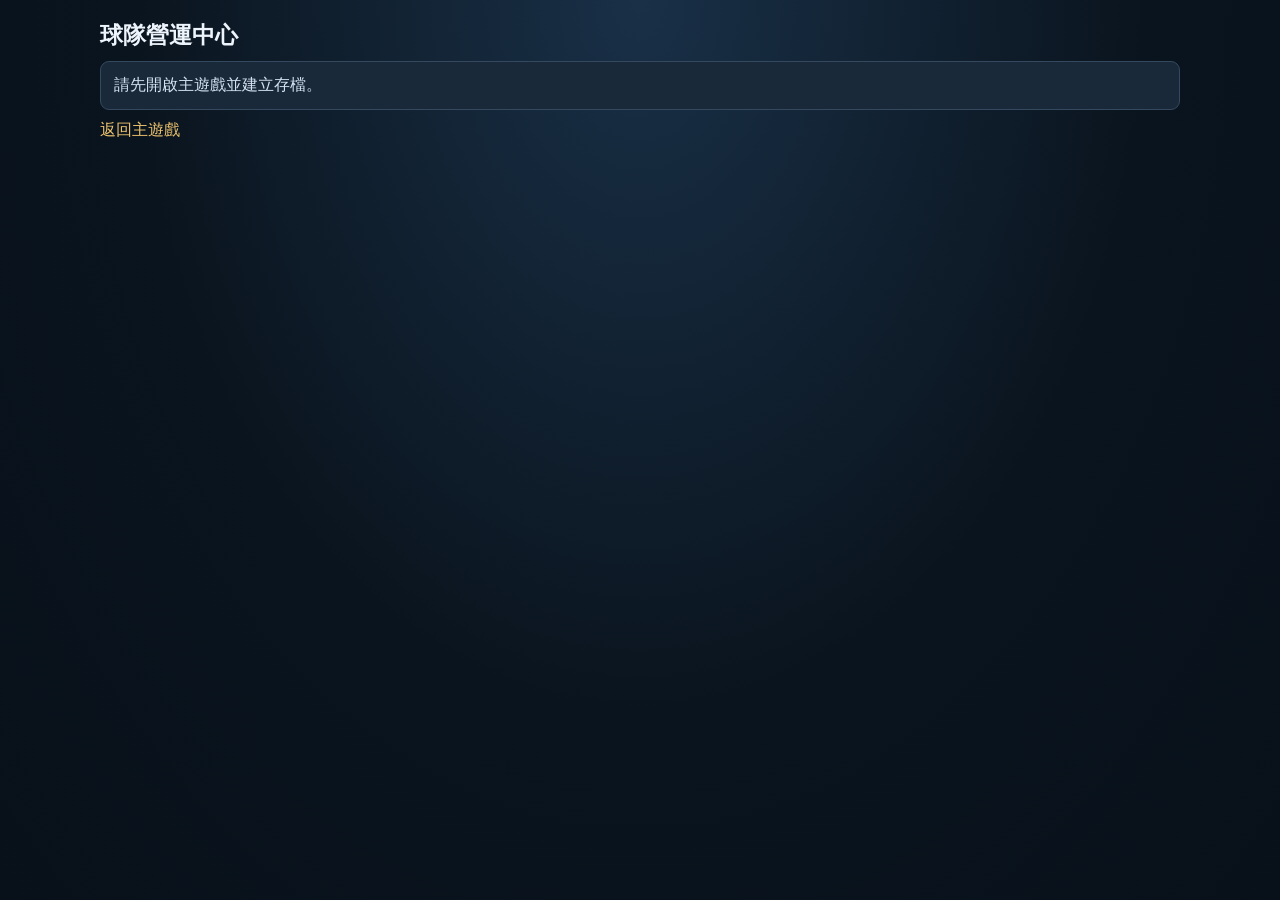
==== commit c8172fb9: "Update roster management limits to 200M domestic cap and enable lineup controls" ====
--- a/management.html
+++ b/management.html
@@ -3,50 +3,39 @@
 <head>
 <meta charset="utf-8"><meta name="viewport" content="width=device-width,initial-scale=1"><meta name="theme-color" content="#0b1018"><title>FRONT OFFICE｜球隊營運中心</title>
 <style>
-:root{color-scheme:dark;--bg:#09131d;--panel:#14202d;--line:#2b3d50;--text:#eef4fb;--muted:#9cacc0;--gold:#edc36e;--blue:#8ebeff;--red:#ff9292;font-family:system-ui,-apple-system,"Noto Sans TC",sans-serif}*{box-sizing:border-box}body{margin:0;background:radial-gradient(ellipse at top,#193047 0,#0a141e 56%,#08111a 100%);color:var(--text);min-height:100vh}.app{max-width:1180px;margin:auto;padding:20px}header,.row,.actions,.tabs{display:flex;align-items:center;justify-content:space-between;gap:12px;flex-wrap:wrap}h1{font-size:23px;margin:0}h2{font-size:18px;margin:0}a{color:var(--gold);text-decoration:none}.card{background:#121e2acc;border:1px solid var(--line);border-radius:14px;padding:17px;margin:14px 0}.notice{padding:11px 13px;background:#19293a;border:1px solid #34495e;border-radius:9px;color:#d4e2f1;margin:10px 0;line-height:1.55}.muted,small{color:var(--muted)}.btn{border:1px solid var(--line);background:#26374a;color:var(--text);border-radius:9px;padding:9px 13px;cursor:pointer;font:inherit;font-weight:700}.btn.gold{color:#201b11;background:var(--gold);border-color:var(--gold)}.btn.blue{background:#244367;border-color:#41628a}.btn.red{background:#45292d;border-color:#74444b}.btn:disabled{opacity:.42;cursor:not-allowed}.tabs{justify-content:flex-start;border-bottom:1px solid var(--line);margin:18px 0;gap:18px}.tabs button{background:none;color:var(--muted);border:0;border-bottom:2px solid transparent;padding:10px 0;cursor:pointer;font:inherit}.tabs button.active{color:var(--gold);border-color:var(--gold)}.panel{display:none}.panel.active{display:block}.stats,.grid{display:grid;grid-template-columns:repeat(auto-fit,minmax(150px,1fr));gap:10px}.stat,.core,.team{background:#0b1520;border:1px solid var(--line);border-radius:10px;padding:12px}.stat small{display:block}.stat b{display:block;font-size:19px;margin:4px 0}.row{margin-bottom:11px}.entry{display:flex;justify-content:space-between;align-items:center;gap:12px;padding:10px 0;border-bottom:1px solid #ffffff12}.entry:last-child{border:0}.badge{display:inline-block;font-size:10px;border:1px solid #927941;border-radius:99px;color:var(--gold);padding:3px 7px;margin-left:5px}.foreign{color:#ffd7aa;border-color:#c78f4a}.meta{display:block;color:var(--muted);font-size:12px;margin-top:4px}.form{display:grid;grid-template-columns:repeat(auto-fit,minmax(180px,1fr));align-items:end;gap:10px;margin:12px 0}.form label{display:block;color:var(--muted);font-size:12px;margin-bottom:5px}select,input{font:inherit;color:var(--text);background:#0a1520;border:1px solid var(--line);border-radius:8px;padding:10px;width:100%}.hidden{display:none!important}.toast{position:fixed;bottom:18px;left:50%;transform:translateX(-50%);background:#f1f5f9;color:#111;padding:11px 16px;border-radius:9px;max-width:90vw;z-index:5}@media(max-width:650px){.app{padding:12px}.tabs{gap:12px}.tabs button{font-size:13px}.entry{align-items:flex-start}}
+:root{color-scheme:dark;--bg:#09131d;--panel:#14202d;--line:#2b3d50;--text:#eef4fb;--muted:#9cacc0;--gold:#edc36e;--blue:#8ebeff;--red:#ff9292;font-family:system-ui,-apple-system,"Noto Sans TC",sans-serif}*{box-sizing:border-box}body{margin:0;background:radial-gradient(ellipse at top,#193047 0,#0a141e 56%,#08111a 100%);color:var(--text);min-height:100vh}.app{max-width:1120px;margin:auto;padding:20px}header,.row,.tabs{display:flex;align-items:center;justify-content:space-between;gap:12px;flex-wrap:wrap}h1{font-size:23px;margin:0}h2{font-size:18px;margin:0}a{color:var(--gold);text-decoration:none}.card{background:#121e2acc;border:1px solid var(--line);border-radius:14px;padding:17px;margin:14px 0}.notice{padding:11px 13px;background:#19293a;border:1px solid #34495e;border-radius:9px;color:#d4e2f1;margin:10px 0;line-height:1.55}.muted,small{color:var(--muted)}.btn{border:1px solid var(--line);background:#26374a;color:var(--text);border-radius:9px;padding:9px 13px;cursor:pointer;font:inherit;font-weight:700}.btn.gold{color:#201b11;background:var(--gold);border-color:var(--gold)}.btn:disabled{opacity:.42;cursor:not-allowed}.tabs{justify-content:flex-start;border-bottom:1px solid var(--line);margin:18px 0;gap:16px}.tabs button{background:none;color:var(--muted);border:0;border-bottom:2px solid transparent;padding:10px 0;cursor:pointer;font:inherit}.tabs button.active{color:var(--gold);border-color:var(--gold)}.panel{display:none}.panel.active{display:block}.stats,.grid{display:grid;grid-template-columns:repeat(auto-fit,minmax(145px,1fr));gap:10px}.stat,.core,.team{background:#0b1520;border:1px solid var(--line);border-radius:10px;padding:12px}.stat small{display:block}.stat b{display:block;font-size:18px;margin:4px 0}.entry{display:flex;justify-content:space-between;align-items:center;gap:12px;padding:10px 0;border-bottom:1px solid #ffffff12}.entry:last-child{border:0}.badge{display:inline-block;font-size:10px;border:1px solid #927941;border-radius:99px;color:var(--gold);padding:3px 7px;margin-left:5px}.foreign{color:#ffd7aa;border-color:#c78f4a}.meta{display:block;color:var(--muted);font-size:12px;margin-top:4px}.form{display:grid;grid-template-columns:repeat(auto-fit,minmax(180px,1fr));align-items:end;gap:10px;margin:12px 0}.form label{display:block;color:var(--muted);font-size:12px;margin-bottom:5px}select,input{font:inherit;color:var(--text);background:#0a1520;border:1px solid var(--line);border-radius:8px;padding:10px;width:100%}.hidden{display:none!important}.toast{position:fixed;bottom:18px;left:50%;transform:translateX(-50%);background:#f1f5f9;color:#111;padding:11px 16px;border-radius:9px;max-width:90vw;z-index:5}@media(max-width:650px){.app{padding:12px}.tabs{gap:10px}.tabs button{font-size:12px}.entry{align-items:flex-start}}
 </style></head>
 <body><main class="app">
-<header><div><h1>FRONT OFFICE｜球隊營運中心</h1><small>豪華儀表板・名單・交易・選秀・生涯管理</small></div><div class="actions"><a href="./">返回主遊戲</a><button class="btn" id="export">匯出 JSON</button><label class="btn" for="importFile">匯入 JSON</label><input id="importFile" type="file" accept="application/json,.json" class="hidden"></div></header>
-<nav class="tabs"><button class="active" data-tab="dashboard">儀表板</button><button data-tab="roster">球員名單</button><button data-tab="market">交易／自由球員</button><button data-tab="draft">新秀選秀</button><button data-tab="season">賽季進度</button><button data-tab="career">生涯與排行榜</button></nav>
-<section id="dashboard" class="panel active"></section><section id="roster" class="panel"></section><section id="market" class="panel"></section><section id="draft" class="panel"></section><section id="season" class="panel"></section><section id="career" class="panel"></section>
-<p class="muted">名單上限 16 人（含本土與洋將），每隊洋將最多 4 人；本土薪資上限 100M，洋將薪資合計上限 US$40,000。資料存於此瀏覽器 localStorage，可匯出 JSON 備份。</p>
+<header><div><h1>FRONT OFFICE｜球隊營運中心</h1><small>名單管理・球員簽約・球隊薪資</small></div><div><a href="./">返回主遊戲</a>　<button class="btn" id="export">匯出 JSON</button>　<label class="btn" for="importFile">匯入 JSON</label><input id="importFile" type="file" accept="application/json,.json" class="hidden"></div></header>
+<nav class="tabs"><button class="active" data-tab="dashboard">總管儀表板</button><button data-tab="roster">球員名單</button><button data-tab="market">自由球員／交易</button><button data-tab="season">賽季</button></nav>
+<section id="dashboard" class="panel active"></section><section id="roster" class="panel"></section><section id="market" class="panel"></section><section id="season" class="panel"></section>
+<p class="muted">名單上限 16 人（含本土與洋將）；洋將最多 4 名、合計薪資上限 US$40,000；本土薪資合計上限 200M。存檔保存在此瀏覽器 localStorage。</p>
 </main><script>
 (()=>{'use strict';
-const KEY='front-office-tpbl-optimized-v1',DOMESTIC_CAP=100,FOREIGN_CAP_USD=40000,ROSTER_CAP=16,FOREIGN_LIMIT=4,GAMES=36,LEAGUE_GAMES=126,TEAMS=['桃園台啤永豐雲豹','福爾摩沙台新夢想家','新北國王','新竹御嵿攻城獅','新北中信特攻','臺北台新戰神','高雄全家海神'],POS=['PG','SG','SF','PF','C'];
+const KEY='front-office-tpbl-optimized-v1',DOM_CAP=200,FOREIGN_CAP=40000,ROSTER_CAP=16,FOREIGN_LIMIT=4,GAMES=36,LEAGUE_GAMES=126,TEAMS=['桃園台啤永豐雲豹','福爾摩沙台新夢想家','新北國王','新竹御嵿攻城獅','新北中信特攻','臺北台新戰神','高雄全家海神'],POS=['PG','SG','SF','PF','C'];
 const $=s=>document.querySelector(s),esc=s=>String(s??'').replace(/[&<>"']/g,c=>({'&':'&amp;','<':'&lt;','>':'&gt;','"':'&quot;',"'":'&#39;'}[c])),uid=()=>`p-${Date.now().toString(36)}-${Math.random().toString(36).slice(2,8)}`,today=()=>new Date().toLocaleDateString('zh-TW');
-function notify(msg){let n=$('#toast');if(!n){n=document.createElement('div');n.id='toast';n.className='toast';document.body.appendChild(n)}n.textContent=msg;clearTimeout(window.__toastTimer);window.__toastTimer=setTimeout(()=>n.remove(),2400)}
-function isForeign(p){return !!(p?.isForeign||p?.foreign)}
-function makeFA(name,i,foreign=false){let r=foreign?72+(i*3)%16:64+(i*7)%18;return{id:uid(),name,team:'自由球員',pos:POS[i%5],age:foreign?23+i%8:20+i%10,rating:r,potential:Math.min(99,r+12),salary:foreign?0:5+i%6,salaryUsd:foreign?10000:null,isForeign:foreign,contractYears:2,starter:false,injury:0,stats:{gp:0,pts:0,reb:0,ast:0,stl:0,blk:0}}}
-function defaultFAs(){const locals=['林冠宇','陳子豪','張家維','王俊凱','李明哲','周柏安','吳承翰','黃建宏','蔡昱廷','許博翔','鄭宇翔','郭柏廷'];const imports=['Marcus Reed','Jordan Hayes','Darius Cole','Andre Miller'];return [...locals.map((n,i)=>makeFA(n,i)),...imports.map((n,i)=>makeFA(n,i+locals.length,true))]}
-function normalizePlayer(p,t){const f=isForeign(p);return {...p,id:p.id||uid(),team:p.team||t,salary:f?0:(Number(p.salary)||5),salaryUsd:f?Math.max(0,Number(p.salaryUsd)||10000):null,isForeign:f,age:Number(p.age)||22,rating:Number(p.rating)||65,potential:Number(p.potential)||Number(p.rating)||65,contractYears:Math.max(1,Number(p.contractYears)||2),stats:{gp:0,pts:0,reb:0,ast:0,stl:0,blk:0,...p.stats}}}
+function notify(msg){let n=$('#toast');if(!n){n=document.createElement('div');n.id='toast';n.className='toast';document.body.appendChild(n)}n.textContent=msg;clearTimeout(window.__toastTimer);window.__toastTimer=setTimeout(()=>n.remove(),2300)}
+function foreign(p){return !!(p?.isForeign||p?.foreign)}
+function newFA(name,i,isImport=false){let r=isImport?72+(i*3)%15:64+(i*7)%18;return{id:uid(),name,team:'自由球員',pos:POS[i%5],age:isImport?23+i%8:20+i%10,rating:r,potential:Math.min(99,r+12),salary:isImport?0:5+i%6,salaryUsd:isImport?10000:null,isForeign:isImport,contractYears:2,starter:false,injury:0,stats:{gp:0,pts:0,reb:0,ast:0,stl:0,blk:0}}}
+function defaultFAs(){let locals=['林冠宇','陳子豪','張家維','王俊凱','李明哲','周柏安','吳承翰','黃建宏','蔡昱廷','許博翔','鄭宇翔','郭柏廷'];let imports=['Marcus Reed','Jordan Hayes','Darius Cole','Andre Miller'];return [...locals.map((n,i)=>newFA(n,i)),...imports.map((n,i)=>newFA(n,i+locals.length,true))]}
+function normalizePlayer(p,t){const f=foreign(p);return{...p,id:p.id||uid(),team:p.team||t,salary:f?0:(Number(p.salary)||5),salaryUsd:f?Math.max(0,Number(p.salaryUsd)||10000):null,isForeign:f,age:Number(p.age)||22,rating:Number(p.rating)||65,potential:Number(p.potential)||Number(p.rating)||65,contractYears:Math.max(1,Number(p.contractYears)||2),stats:{gp:0,pts:0,reb:0,ast:0,stl:0,blk:0,...p.stats}}}
 function blankStandings(){return Object.fromEntries(TEAMS.map(t=>[t,{w:0,l:0,g:0,ptsFor:0,ptsAgainst:0}]))}
-function makeSchedule(){const games=[];for(let i=0;i<7;i++)for(let j=i+1;j<7;j++)for(let k=0;k<6;k++)games.push({a:TEAMS[i],b:TEAMS[j]});for(let i=games.length-1;i>0;i--){const j=Math.floor(Math.random()*(i+1));[games[i],games[j]]=[games[j],games[i]]}return games.map((g,i)=>({...g,id:i+1}))}
-function load(){let s;try{s=JSON.parse(localStorage.getItem(KEY))}catch{}if(!s||!s.rosters)throw Error('請先開啟主遊戲並建立存檔，再進入球隊營運中心。');s.rosters=s.rosters||{};TEAMS.forEach(t=>s.rosters[t]=(Array.isArray(s.rosters[t])?s.rosters[t]:[]).map(p=>normalizePlayer(p,t)));s.team=TEAMS.includes(s.team)?s.team:TEAMS[0];s.freeAgents=Array.isArray(s.freeAgents)?s.freeAgents.map(p=>normalizePlayer(p,'自由球員')):defaultFAs();s.standings={...blankStandings(),...(s.standings||{})};s.history=Array.isArray(s.history)?s.history:[];s.seasonRecords=Array.isArray(s.seasonRecords)?s.seasonRecords:[];s.awards=Array.isArray(s.awards)?s.awards:[];s.achievements=Array.isArray(s.achievements)?s.achievements:[];s.tradeHistory=Array.isArray(s.tradeHistory)?s.tradeHistory:[];s.gameIndex=Number(s.gameIndex)||0;s.season=Number(s.season)||1;s.draftDone=!!s.draftDone;return s}
-let state;try{state=load()}catch(e){document.body.innerHTML=`<main class="app"><h1>球隊營運中心</h1><div class="notice">${esc(e.message)}</div><a href="./">回到主遊戲</a></main>`;return}
-function save(){try{localStorage.setItem(KEY,JSON.stringify(state));return true}catch{notify('儲存失敗，請匯出備份並檢查瀏覽器空間。');return false}}
-const roster=t=>state.rosters[t]||[],myTeam=()=>state.team,domesticPayroll=t=>roster(t).filter(p=>!isForeign(p)).reduce((n,p)=>n+(Number(p.salary)||0),0),foreignPayroll=t=>roster(t).filter(isForeign).reduce((n,p)=>n+(Number(p.salaryUsd)||0),0),foreignCount=t=>roster(t).filter(isForeign).length;
+function load(){let s;try{s=JSON.parse(localStorage.getItem(KEY))}catch{}if(!s?.rosters)throw Error('請先開啟主遊戲並建立存檔。');s.rosters=s.rosters||{};TEAMS.forEach(t=>s.rosters[t]=(Array.isArray(s.rosters[t])?s.rosters[t]:[]).map(p=>normalizePlayer(p,t)));s.team=TEAMS.includes(s.team)?s.team:TEAMS[0];s.freeAgents=Array.isArray(s.freeAgents)?s.freeAgents.map(p=>normalizePlayer(p,'自由球員')):defaultFAs();s.standings={...blankStandings(),...(s.standings||{})};s.history=Array.isArray(s.history)?s.history:[];s.tradeHistory=Array.isArray(s.tradeHistory)?s.tradeHistory:[];s.gameIndex=Number(s.gameIndex)||0;s.season=Number(s.season)||1;return s}
+let state;try{state=load()}catch(e){document.body.innerHTML=`<main class="app"><h1>球隊營運中心</h1><div class="notice">${esc(e.message)}</div><a href="./">返回主遊戲</a></main>`;return}
+function save(){try{localStorage.setItem(KEY,JSON.stringify(state));return true}catch{notify('儲存失敗，請檢查瀏覽器空間。');return false}}
+const roster=t=>state.rosters[t]||[],myTeam=()=>state.team,domesticPayroll=t=>roster(t).filter(p=>!foreign(p)).reduce((n,p)=>n+(Number(p.salary)||0),0),foreignPayroll=t=>roster(t).filter(foreign).reduce((n,p)=>n+(Number(p.salaryUsd)||0),0),foreignCount=t=>roster(t).filter(foreign).length;
 function standings(){return TEAMS.map(t=>({team:t,...state.standings[t]})).sort((a,b)=>b.w-a.w||a.l-b.l||TEAMS.indexOf(a.team)-TEAMS.indexOf(b.team))}
-function avgOVR(list){return list.length?Math.round(list.reduce((n,p)=>n+(Number(p.rating)||0),0)/list.length):0}
-function recordEvent(text){state.history.unshift({text,date:today()});state.history=state.history.slice(0,250)}
-function mood(r){const winRate=r.g?r.w/r.g:.5;if(domesticPayroll(myTeam())>DOMESTIC_CAP||foreignPayroll(myTeam())>FOREIGN_CAP_USD)return '薪資超過上限';return winRate>=.65?'非常滿意':winRate>=.5?'滿意':winRate>=.35?'擔憂':'不滿意'}
-function dashboard(){const t=myTeam(),r=state.standings[t],list=roster(t),starters=list.filter(p=>p.starter),bench=list.filter(p=>!p.starter),rank=standings().findIndex(x=>x.team===t)+1,core=[...list].sort((a,b)=>(b.rating+b.potential*.15)-(a.rating+a.potential*.15)).slice(0,3);return `<div class="card"><div class="row"><div><h2>${esc(t)}｜第 ${state.season} 季</h2><small>例行賽 ${r.g}/${GAMES} 場 · 排名第 ${rank}</small></div><b>賽季積分 ${r.w*2+r.l}</b></div><div class="stats"><div class="stat"><small>戰績</small><b>${r.w}-${r.l}</b></div><div class="stat"><small>本土薪資／稅線</small><b>${domesticPayroll(t)} / ${DOMESTIC_CAP}M</b><small>剩餘 ${Math.max(0,DOMESTIC_CAP-domesticPayroll(t))}M</small></div><div class="stat"><small>洋將薪資</small><b>US$${foreignPayroll(t).toLocaleString()} / $${FOREIGN_CAP_USD.toLocaleString()}</b></div><div class="stat"><small>洋將名額</small><b>${foreignCount(t)}/${FOREIGN_LIMIT}</b></div><div class="stat"><small>先發戰力</small><b>${avgOVR(starters)} OVR</b></div><div class="stat"><small>替補戰力</small><b>${avgOVR(bench)} OVR</b></div><div class="stat"><small>老闆情緒</small><b>${mood(r)}</b></div></div></div><div class="card"><h2>球隊核心球員卡</h2><div class="grid">${core.map(p=>`<div class="core"><span class="badge">${esc(p.pos)}</span>${isForeign(p)?'<span class="badge foreign">洋將</span>':''}<b>${esc(p.name)}</b><small>OVR ${p.rating} · 潛力 ${p.potential} · ${p.age} 歲</small><small class="meta">薪資 ${isForeign(p)?'US$'+Number(p.salaryUsd).toLocaleString():p.salary+'M'} · 合約 ${p.contractYears} 年</small></div>`).join('')||'<p class="muted">尚無球員</p>'}</div></div><div class="card"><h2>聯盟排行榜</h2>${standings().map((x,i)=>`<div class="entry"><span>${i+1}. ${esc(x.team)}</span><b>${x.w}-${x.l} · 積分 ${x.w*2+x.l}</b></div>`).join('')}</div>`}
-function rosterView(){const t=myTeam();return `<div class="card"><div class="row"><div><h2>完整球員名單</h2><small>本土與洋將合計最多 ${ROSTER_CAP} 人；最多 ${FOREIGN_LIMIT} 名洋將；先發最多五人。</small></div><b>${roster(t).length}/${ROSTER_CAP} 人 · 本土薪資 ${domesticPayroll(t)}/${DOMESTIC_CAP}M · 洋將 US$${foreignPayroll(t).toLocaleString()}/$${FOREIGN_CAP_USD.toLocaleString()}</b></div>${roster(t).map(p=>`<div class="entry"><div><b>${esc(p.name)}</b>${isForeign(p)?'<span class="badge foreign">洋將</span>':''}<small class="meta">${esc(p.pos)} · ${p.age}歲 · OVR ${p.rating} · 潛力 ${p.potential} · ${isForeign(p)?'US$'+Number(p.salaryUsd).toLocaleString():p.salary+'M'} · 合約 ${p.contractYears} 年 · ${p.starter?'先發':'替補'}</small></div><button class="btn" data-starter="${esc(p.id)}">設為${p.starter?'替補':'先發'}</button></div>`).join('')||'<div class="notice">名單目前沒有球員。</div>'}</div>`}
-function marketView(){const other=TEAMS.filter(t=>t!==myTeam());return `<div class="card"><h2>球員交易</h2><p class="notice">交易限本土球員；球隊名單最多 ${ROSTER_CAP} 人。本土薪資上限 ${DOMESTIC_CAP}M，洋將合計薪資上限 US$${FOREIGN_CAP_USD.toLocaleString()}。</p><div class="form"><div><label>交易對象</label><select id="tradeTeam">${other.map(t=>`<option value="${esc(t)}">${esc(t)}</option>`).join('')}</select></div><div><label>我方球員</label><select id="tradeMine">${roster(myTeam()).filter(p=>!isForeign(p)).map(p=>`<option value="${esc(p.id)}">${esc(p.name)} · ${p.salary}M</option>`).join('')}</select></div><div><label>對方球員</label><select id="tradeTarget"></select></div><button class="btn gold" id="doTrade">確認交易</button></div><h2>自由球員市場</h2>${state.freeAgents.map(p=>`<div class="entry"><div><b>${esc(p.name)}</b>${isForeign(p)?'<span class="badge foreign">洋將</span>':'<span class="badge">本土</span>'}<small class="meta">${esc(p.pos)} · OVR ${p.rating} · 潛力 ${p.potential} · ${isForeign(p)?'US$'+Number(p.salaryUsd).toLocaleString()+'（洋將薪資）':p.salary+'M（本土薪資）'}</small></div><button class="btn gold" data-sign="${esc(p.id)}">簽約</button></div>`).join('')||'<p class="muted">目前沒有自由球員。</p>'}</div><div class="card"><h2>交易歷史</h2>${state.tradeHistory.slice(0,30).map(x=>`<div class="entry"><span>${esc(x.text)}</span><small>${esc(x.date)}</small></div>`).join('')||'<p class="muted">尚無交易紀錄。</p>'}</div>`}
-function refreshTargets(){const sel=$('#tradeTeam'),dest=$('#tradeTarget');if(!sel||!dest)return;dest.innerHTML=roster(sel.value).filter(p=>!isForeign(p)).map(p=>`<option value="${esc(p.id)}">${esc(p.name)} · ${p.salary}M</option>`).join('')}
-function trade(){const other=$('#tradeTeam')?.value,a=roster(myTeam()),b=roster(other),mine=a.find(p=>p.id===$('#tradeMine')?.value),theirs=b.find(p=>p.id===$('#tradeTarget')?.value);if(!mine||!theirs||isForeign(mine)||isForeign(theirs))return notify('請選擇雙方本土球員。');if(a.length>ROSTER_CAP||b.length>ROSTER_CAP)return notify('球隊名單已達上限，無法交易。');if(domesticPayroll(myTeam())-mine.salary+theirs.salary>DOMESTIC_CAP||domesticPayroll(other)-theirs.salary+mine.salary>DOMESTIC_CAP)return notify('交易後任一隊本土薪資會超過 100M。');const ai=a.indexOf(mine),bi=b.indexOf(theirs);a[ai]={...theirs,team:myTeam(),starter:mine.starter};b[bi]={...mine,team:other,starter:theirs.starter};const text=`${myTeam()} 送出 ${mine.name}，換回 ${theirs.name}（${other}）`;state.tradeHistory.unshift({text,date:today()});recordEvent(`交易完成：${text}。`);save();render();notify('交易完成並已記錄。')}
-function signFA(id){const p=state.freeAgents.find(x=>x.id===id);if(!p)return;const t=myTeam(),foreign=isForeign(p);if(roster(t).length>=ROSTER_CAP)return notify(`名單已達 ${ROSTER_CAP} 人。`);if(foreign){if(foreignCount(t)>=FOREIGN_LIMIT)return notify(`洋將已達 ${FOREIGN_LIMIT} 名上限。`);if(foreignPayroll(t)+(Number(p.salaryUsd)||0)>FOREIGN_CAP_USD)return notify('簽約後洋將薪資總額會超過 US$40,000。')}else if(domesticPayroll(t)+(Number(p.salary)||0)>DOMESTIC_CAP)return notify('簽約後本土薪資會超過 100M。');const signed=normPlayer({...p,team:t,starter:false,contractYears:2},t);roster(t).push(signed);state.freeAgents=state.freeAgents.filter(x=>x.id!==id);recordEvent(`${foreign?'洋將':'自由球員'}簽約：${t} 簽下 ${p.name}。`);save();render();notify(`已簽下 ${p.name}。`)}
-function draftView(){if(!Array.isArray(state.draftClass)||!state.draftClass.length){state.draftClass=Array.from({length:7},(_,i)=>{const p=makeFA(['林承恩','陳子豪','張宇翔','王柏安','李冠宇','周明哲','吳家維'][i],i);p.team='新秀';p.age=19;p.rating=62+Math.floor(Math.random()*14);p.potential=Math.min(99,p.rating+12+Math.floor(Math.random()*15));p.salary=[9,8,7,5,5,5,5][i];p.contractYears=2;return p});save()}return `<div class="card"><div class="row"><div><h2>新人選秀</h2><small>首輪前三順位底薪 9／8／7M，其餘 5M；合約兩年保障。</small></div><button class="btn gold" id="draftButton" ${state.draftDone?'disabled':''}>${state.draftDone?'本季已完成選秀':'選秀並簽下首順位新秀'}</button></div>${state.draftClass.map((p,i)=>`<div class="entry"><span>${i+1}順位｜${esc(p.name)}<small class="meta">${p.age}歲 · OVR ${p.rating} · 潛力 ${p.potential} · 薪資 ${p.salary}M</small></span><b>保障 ${p.contractYears||2} 年</b></div>`).join('')}</div>`}
-function runDraft(){if(state.draftDone)return notify('本季已完成選秀。');const p=state.draftClass?.[0],t=myTeam();if(!p)return;if(roster(t).length>=ROSTER_CAP)return notify('名單已滿，無法選秀簽約。');if(domesticPayroll(t)+p.salary>DOMESTIC_CAP)return notify('本土薪資空間不足，無法簽下新秀。');roster(t).push({...p,id:uid(),team:t,starter:false,contractYears:2});state.draftClass=state.draftClass.slice(1);state.draftDone=true;recordEvent(`新人選秀：${t} 選進 ${p.name}（潛力 ${p.potential}）。`);save();render();notify(`已選進新秀 ${p.name}。`)}
-function seasonView(){const r=state.standings[myTeam()];return `<div class="card"><h2>賽季進度</h2><div class="stats"><div class="stat"><small>球季</small><b>第 ${state.season} 季</b></div><div class="stat"><small>例行賽</small><b>${r.g}/${GAMES}</b></div><div class="stat"><small>聯盟賽程</small><b>${state.gameIndex}/${state.schedule?.length||LEAGUE_GAMES}</b></div><div class="stat"><small>階段</small><b>${state.postseason?.champion?'休賽季':state.postseason?'季後賽':'例行賽'}</b></div></div><p class="notice">比賽及季後賽請至主遊戲進行。此處推進下一季會更新合約、年齡和能力。</p><div class="actions"><a class="btn blue" href="./">回主遊戲</a><button class="btn gold" id="advanceSeason">推進至下一季</button></div></div><div class="card"><h2>賽季日誌</h2>${state.history.slice(0,20).map(x=>`<div class="entry"><span>${esc(x.text)}</span><small>${esc(x.date)}</small></div>`).join('')}</div>`}
-function advanceSeason(){if(!confirm('推進至下一季？將重置戰績賽程並更新球員年齡、合約及能力。'))return;state.season++;state.gameIndex=0;state.wins=state.losses=0;state.standings=blankStandings();state.schedule=makeSchedule();state.postseason=null;state.tradeUsed=false;state.draftDone=false;state.draftClass=null;for(const t of TEAMS)for(const p of roster(t)){p.stats={gp:0,pts:0,reb:0,ast:0,stl:0,blk:0};p.age++;p.contractYears=Math.max(0,(p.contractYears||1)-1);p.injury=0;if(p.age<=p.potential&&Math.random()<.65)p.rating=Math.min(p.potential,p.rating+1);else if(p.age>32&&Math.random()<.3)p.rating=Math.max(45,p.rating-1)}recordEvent(`第 ${state.season} 季開始：賽程、球員年齡、合約與能力已更新。`);save();render();notify(`第 ${state.season} 季開始。`)}
-function careerView(){const rank=standings(),ach=state.achievements||[];return `<div class="card"><h2>生涯與成就</h2><div class="grid"><div class="core"><b>冠軍數</b>${state.seasonRecords.filter(x=>x.champion===myTeam()).length}</div><div class="core"><b>已完成球季</b>${state.seasonRecords.length}</div><div class="core"><b>目前排名</b>第 ${rank.findIndex(x=>x.team===myTeam())+1} 名</div></div><div class="row" style="margin-top:12px"><b>本機成就（不跨玩家同步）</b><button class="btn" id="checkAchievements">更新成就</button></div>${ach.map(a=>`<div class="entry">${esc(a.title)}<small>${esc(a.date)}</small></div>`).join('')||'<p class="muted">尚無成就。</p>'}</div><div class="card"><h2>歷年球季紀錄</h2>${[...state.seasonRecords].reverse().map(x=>`<div class="entry"><span>第 ${x.season} 季｜冠軍 ${esc(x.champion)}<small class="meta">${(x.standings||[]).map((t,i)=>`${i+1}.${esc(t.team)} ${t.w}-${t.l}`).join('　')}</small></span><b>${esc(x.myRecord||'')}</b></div>`).join('')||'<p class="muted">尚無已完成球季紀錄。</p>'}</div>`}
-function checkAchievements(){const tests=[['首勝',state.standings[myTeam()].w>=1],['十勝球隊',state.standings[myTeam()].w>=10],['薪資管理達人',domesticPayroll(myTeam())<=DOMESTIC_CAP&&foreignPayroll(myTeam())<=FOREIGN_CAP_USD],['完整陣容',roster(myTeam()).length>=12],['四名洋將',foreignCount(myTeam())>=4]];let n=0;for(const [title,ok] of tests)if(ok&&!state.achievements.some(a=>a.title===title)){state.achievements.push({title,date:today()});n++}save();render();notify(n?`新增 ${n} 項成就。`:'沒有新成就。')}
-function render(){const active=document.querySelector('.tabs button.active')?.dataset.tab||'dashboard';$('#dashboard').innerHTML=dashboard();$('#roster').innerHTML=rosterView();$('#market').innerHTML=marketView();$('#draft').innerHTML=draftView();$('#season').innerHTML=seasonView();$('#career').innerHTML=careerView();document.querySelectorAll('.panel').forEach(p=>p.classList.toggle('active',p.id===active));refreshTargets()}
+function avg(list){return list.length?Math.round(list.reduce((n,p)=>n+(Number(p.rating)||0),0)/list.length):0}
+function event(text){state.history.unshift({text,date:today()});state.history=state.history.slice(0,250)}
+function dashboard(){const t=myTeam(),r=state.standings[t],starters=roster(t).filter(p=>p.starter),bench=roster(t).filter(p=>!p.starter),rank=standings().findIndex(x=>x.team===t)+1,core=[...roster(t)].sort((a,b)=>b.rating-a.rating).slice(0,3);return `<div class="card"><div class="row"><div><h2>${esc(t)}｜第 ${state.season} 季</h2><small>例行賽 ${r.g}/${GAMES} 場 · 排名第 ${rank}</small></div><b>聯盟賽程 ${state.gameIndex}/${state.schedule?.length||LEAGUE_GAMES}</b></div><div class="stats"><div class="stat"><small>戰績</small><b>${r.w}-${r.l}</b></div><div class="stat"><small>本土薪資／上限</small><b>${domesticPayroll(t)} / ${DOM_CAP}M</b><small>剩餘 ${Math.max(0,DOM_CAP-domesticPayroll(t))}M</small></div><div class="stat"><small>洋將薪資</small><b>US$${foreignPayroll(t).toLocaleString()} / $${FOREIGN_CAP.toLocaleString()}</b></div><div class="stat"><small>名單／洋將</small><b>${roster(t).length}/${ROSTER_CAP} · ${foreignCount(t)}/${FOREIGN_LIMIT}</b></div><div class="stat"><small>先發戰力</small><b>${avg(starters)} OVR</b></div><div class="stat"><small>替補戰力</small><b>${avg(bench)} OVR</b></div><div class="stat"><small>老闆情緒</small><b>${r.w>r.l?'滿意':'觀望'}</b></div></div></div><div class="card"><h2>球隊核心</h2><div class="grid">${core.map(p=>`<div class="core"><b>${esc(p.name)}${foreign(p)?'　洋將':''}</b><small>OVR ${p.rating} · 潛力 ${p.potential} · ${p.age}歲</small><small class="meta">${foreign(p)?'US$'+Number(p.salaryUsd).toLocaleString():p.salary+'M'} · 合約 ${p.contractYears}年</small></div>`).join('')}</div></div><div class="card"><h2>聯盟戰績排行</h2>${standings().map((x,i)=>`<div class="entry"><span>${i+1}. ${esc(x.team)}</span><b>${x.w}-${x.l} · ${x.w*2+x.l}分</b></div>`).join('')}</div>`}
+function rosterView(){const t=myTeam();return `<div class="card"><div class="row"><div><h2>完整球員名單</h2><small>最多 16 人，先發最多五人。點擊右側按鈕即可切換先發／替補。</small></div><b>${roster(t).length}/${ROSTER_CAP}</b></div>${roster(t).map(p=>`<div class="entry"><div><b>${esc(p.name)}</b>${foreign(p)?'<span class="badge foreign">洋將</span>':''}<small class="meta">${esc(p.pos)} · ${p.age}歲 · OVR ${p.rating} · 潛力 ${p.potential} · ${foreign(p)?'US$'+Number(p.salaryUsd).toLocaleString():p.salary+'M'} · 合約 ${p.contractYears}年 · ${p.starter?'先發':'替補'}</small></div><button class="btn" data-starter="${esc(p.id)}">設為${p.starter?'替補':'先發'}</button></div>`).join('')||'<p class="muted">名單目前沒有球員。</p>'}</div>`}
+function marketView(){return `<div class="card"><h2>自由球員市場</h2><p class="notice">本土薪資上限 200M；洋將最多 4 名，洋將薪資總額上限 US$40,000；全隊名單最多 16 人。</p>${state.freeAgents.map(p=>`<div class="entry"><div><b>${esc(p.name)}</b>${foreign(p)?'<span class="badge foreign">洋將</span>':'<span class="badge">本土</span>'}<small class="meta">${esc(p.pos)} · OVR ${p.rating} · 潛力 ${p.potential} · ${foreign(p)?'US$'+Number(p.salaryUsd).toLocaleString():'薪資 '+p.salary+'M'}</small></div><button class="btn gold" data-sign="${esc(p.id)}">簽約</button></div>`).join('')||'<p class="muted">自由球員市場目前沒有球員。</p>'}</div><div class="card"><h2>交易歷史</h2>${state.tradeHistory.map(x=>`<div class="entry"><span>${esc(x.text)}</span><small>${esc(x.date)}</small></div>`).join('')||'<p class="muted">目前沒有交易紀錄。</p>'}</div>`}
+function seasonView(){return `<div class="card"><h2>賽季進度</h2><p class="notice">七隊各 36 場、聯盟共 126 場。比賽及季後賽請回主遊戲進行；管理中心不會把季後賽場次加入例行賽戰績。</p><div class="entry"><span>目前球季</span><b>第 ${state.season} 季 · ${state.standings[myTeam()].g}/${GAMES}</b></div><div class="entry"><span>聯盟賽程游標</span><b>${state.gameIndex}/${state.schedule?.length||LEAGUE_GAMES}</b></div><a class="btn" href="./">回主遊戲</a></div>`}
+function render(){const active=document.querySelector('.tabs button.active')?.dataset.tab||'dashboard';$('#dashboard').innerHTML=dashboard();$('#roster').innerHTML=rosterView();$('#market').innerHTML=marketView();$('#season').innerHTML=seasonView();document.querySelectorAll('.panel').forEach(p=>p.classList.toggle('active',p.id===active))}
 document.querySelector('.tabs').addEventListener('click',e=>{const b=e.target.closest('[data-tab]');if(!b)return;document.querySelectorAll('.tabs button').forEach(x=>x.classList.toggle('active',x===b));document.querySelectorAll('.panel').forEach(x=>x.classList.toggle('active',x.id===b.dataset.tab))});
-document.addEventListener('change',e=>{if(e.target.id==='tradeTeam')refreshTargets();if(e.target.id==='importFile')importJSON(e.target.files?.[0])});
-document.addEventListener('click',e=>{const b=e.target.closest('button');if(!b)return;if(b.dataset.starter){const p=roster(myTeam()).find(x=>x.id===b.dataset.starter);if(!p)return;if(p.injury)return notify('受傷球員不可設為先發。');if(!p.starter&&roster(myTeam()).filter(x=>x.starter).length>=5)return notify('先發最多五人，請先將一人改為替補。');p.starter=!p.starter;save();render();return}if(b.dataset.sign){signFA(b.dataset.sign);return}if(b.id==='doTrade'){trade();return}if(b.id==='draftButton'){runDraft();return}if(b.id==='advanceSeason'){advanceSeason();return}if(b.id==='checkAchievements'){checkAchievements();return}});
-function exportJSON(){const blob=new Blob([JSON.stringify(state,null,2)],{type:'application/json'}),url=URL.createObjectURL(blob),a=document.createElement('a');a.href=url;a.download=`front-office-season-${state.season}-backup.json`;a.click();URL.revokeObjectURL(url);notify('已匯出 JSON 備份。')}
-function importJSON(file){if(!file)return;const reader=new FileReader();reader.onload=()=>{try{const data=JSON.parse(reader.result);if(!data?.rosters||!TEAMS.every(t=>Array.isArray(data.rosters[t])))throw Error('JSON 存檔格式無效');if(!confirm('匯入會覆蓋此瀏覽器目前的遊戲存檔，確定嗎？'))return;localStorage.setItem(KEY,JSON.stringify(data));state=load();render();notify('存檔匯入成功。')}catch(err){notify(`匯入失敗：${err.message}`)}$('#importFile').value=''};reader.readAsText(file)}
-$('#export').addEventListener('click',exportJSON);save();render();
+document.addEventListener('click',e=>{const b=e.target.closest('button');if(!b)return;if(b.dataset.starter){const p=roster(myTeam()).find(x=>x.id===b.dataset.starter);if(!p)return;if(p.injury)return notify('受傷球員不可設為先發。');if(!p.starter&&roster(myTeam()).filter(x=>x.starter).length>=5)return notify('先發最多五人，請先將一人改為替補。');p.starter=!p.starter;save();render();return}if(b.dataset.sign){const p=state.freeAgents.find(x=>x.id===b.dataset.sign),t=myTeam();if(!p)return;if(roster(t).length>=ROSTER_CAP)return notify(`名單已達 ${ROSTER_CAP} 人。`);if(foreign(p)){if(foreignCount(t)>=FOREIGN_LIMIT)return notify('洋將已達4人上限。');if(foreignPayroll(t)+(Number(p.salaryUsd)||0)>FOREIGN_CAP)return notify('簽約後洋將薪資會超過 US$40,000。')}else if(domesticPayroll(t)+(Number(p.salary)||0)>DOM_CAP)return notify('簽約後本土薪資會超過 200M。');const signed=normalizePlayer({...p,team:t,starter:false,contractYears:2},t);roster(t).push(signed);state.freeAgents=state.freeAgents.filter(x=>x.id!==p.id);event(`${foreign(p)?'洋將':'自由球員'}簽約：${t} 簽下 ${p.name}。`);save();render();notify(`已簽下 ${p.name}。`)}});
+function exportJSON(){const blob=new Blob([JSON.stringify(state,null,2)],{type:'application/json'}),url=URL.createObjectURL(blob),a=document.createElement('a');a.href=url;a.download=`front-office-season-${state.season}.json`;a.click();URL.revokeObjectURL(url)}
+function importJSON(file){if(!file)return;const reader=new FileReader();reader.onload=()=>{try{const data=JSON.parse(reader.result);if(!data.rosters||!TEAMS.every(t=>Array.isArray(data.rosters[t])))throw Error('存檔格式錯誤');if(!confirm('匯入會覆蓋目前存檔，確定嗎？'))return;localStorage.setItem(KEY,JSON.stringify(data));location.reload()}catch(err){notify('匯入失敗：'+err.message)}$('#importFile').value=''};reader.readAsText(file)}
+$('#export').addEventListener('click',exportJSON);$('#importFile').addEventListener('change',e=>importJSON(e.target.files?.[0]));save();render();
 })();
 </script></body></html>
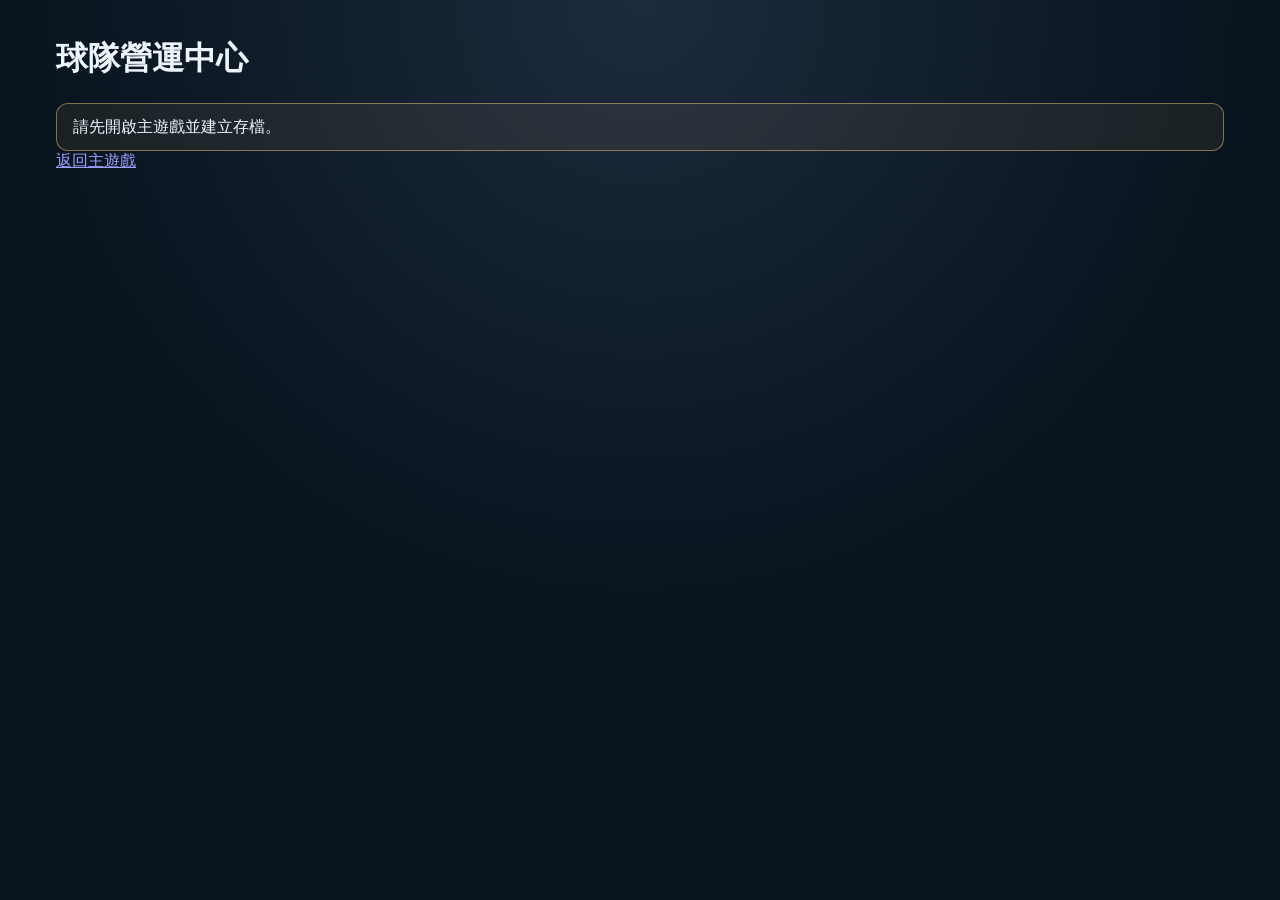
==== commit d321f1da: "優化前端完整體驗：增加響應式與無障礙樣式，並補強 toast 與保存行為。" ====
--- a/management.html
+++ b/management.html
@@ -3,39 +3,42 @@
 <head>
 <meta charset="utf-8"><meta name="viewport" content="width=device-width,initial-scale=1"><meta name="theme-color" content="#0b1018"><title>FRONT OFFICE｜球隊營運中心</title>
 <style>
-:root{color-scheme:dark;--bg:#09131d;--panel:#14202d;--line:#2b3d50;--text:#eef4fb;--muted:#9cacc0;--gold:#edc36e;--blue:#8ebeff;--red:#ff9292;font-family:system-ui,-apple-system,"Noto Sans TC",sans-serif}*{box-sizing:border-box}body{margin:0;background:radial-gradient(ellipse at top,#193047 0,#0a141e 56%,#08111a 100%);color:var(--text);min-height:100vh}.app{max-width:1120px;margin:auto;padding:20px}header,.row,.tabs{display:flex;align-items:center;justify-content:space-between;gap:12px;flex-wrap:wrap}h1{font-size:23px;margin:0}h2{font-size:18px;margin:0}a{color:var(--gold);text-decoration:none}.card{background:#121e2acc;border:1px solid var(--line);border-radius:14px;padding:17px;margin:14px 0}.notice{padding:11px 13px;background:#19293a;border:1px solid #34495e;border-radius:9px;color:#d4e2f1;margin:10px 0;line-height:1.55}.muted,small{color:var(--muted)}.btn{border:1px solid var(--line);background:#26374a;color:var(--text);border-radius:9px;padding:9px 13px;cursor:pointer;font:inherit;font-weight:700}.btn.gold{color:#201b11;background:var(--gold);border-color:var(--gold)}.btn:disabled{opacity:.42;cursor:not-allowed}.tabs{justify-content:flex-start;border-bottom:1px solid var(--line);margin:18px 0;gap:16px}.tabs button{background:none;color:var(--muted);border:0;border-bottom:2px solid transparent;padding:10px 0;cursor:pointer;font:inherit}.tabs button.active{color:var(--gold);border-color:var(--gold)}.panel{display:none}.panel.active{display:block}.stats,.grid{display:grid;grid-template-columns:repeat(auto-fit,minmax(145px,1fr));gap:10px}.stat,.core,.team{background:#0b1520;border:1px solid var(--line);border-radius:10px;padding:12px}.stat small{display:block}.stat b{display:block;font-size:18px;margin:4px 0}.entry{display:flex;justify-content:space-between;align-items:center;gap:12px;padding:10px 0;border-bottom:1px solid #ffffff12}.entry:last-child{border:0}.badge{display:inline-block;font-size:10px;border:1px solid #927941;border-radius:99px;color:var(--gold);padding:3px 7px;margin-left:5px}.foreign{color:#ffd7aa;border-color:#c78f4a}.meta{display:block;color:var(--muted);font-size:12px;margin-top:4px}.form{display:grid;grid-template-columns:repeat(auto-fit,minmax(180px,1fr));align-items:end;gap:10px;margin:12px 0}.form label{display:block;color:var(--muted);font-size:12px;margin-bottom:5px}select,input{font:inherit;color:var(--text);background:#0a1520;border:1px solid var(--line);border-radius:8px;padding:10px;width:100%}.hidden{display:none!important}.toast{position:fixed;bottom:18px;left:50%;transform:translateX(-50%);background:#f1f5f9;color:#111;padding:11px 16px;border-radius:9px;max-width:90vw;z-index:5}@media(max-width:650px){.app{padding:12px}.tabs{gap:10px}.tabs button{font-size:12px}.entry{align-items:flex-start}}
-</style></head>
+:root{color-scheme:dark;--bg:#09131d;--panel:#14202d;--line:#2b3d50;--text:#eef4fb;--muted:#9cacc0;--gold:#edc36e;--blue:#8ebeff;--red:#ff9292;font-family:system-ui,-apple-system,"Noto Sans TC",sans-serif}*{box-sizing:border-box}html,body{margin:0;padding:0;background:radial-gradient(circle at top,#101d2d,#07141d 55%);color:var(--text)}body{min-height:100vh}a,button{font:inherit}button{background:linear-gradient(180deg,#1a2b3d,#0f1d2a);color:var(--text);border:1px solid var(--line);border-radius:12px;padding:.65rem .9rem;cursor:pointer;transition:.18s ease;box-shadow:0 6px 18px rgba(0,0,0,.18)}button:hover{transform:translateY(-1px);border-color:#4a627f}button:focus-visible,a:focus-visible{outline:3px solid rgba(237,195,110,.8);outline-offset:2px}.app{max-width:1200px;margin:0 auto;padding:1rem}.panel{display:none}.panel.active{display:block}.tabs{display:flex;flex-wrap:wrap;gap:.5rem;margin:1rem 0}.tabs button{flex:1 1 180px}.card{background:rgba(20,32,45,.88);border:1px solid var(--line);border-radius:18px;padding:1rem;box-shadow:0 12px 32px rgba(3,8,13,.28)}.muted{color:var(--muted)}header{display:flex;align-items:center;justify-content:space-between;gap:1rem;padding:1rem 0 1.2rem;border-bottom:1px solid var(--line);margin-bottom:1rem}header h1{margin:0;font-size:clamp(1.5rem,3vw,2.5rem)}header small{display:block;color:var(--muted)}.row{display:flex;align-items:center;justify-content:space-between;gap:1rem}.notice{padding:.8rem 1rem;border:1px solid rgba(237,195,110,.5);background:rgba(237,195,110,.08);border-radius:12px}.table{display:grid;gap:.6rem}.entry{display:flex;justify-content:space-between;gap:.75rem;align-items:center;border-bottom:1px solid var(--line);padding:.55rem 0}.toast{position:fixed;right:1rem;bottom:1rem;z-index:9999;background:rgba(7,13,17,.95);color:#eef4fb;border:1px solid rgba(237,195,110,.45);padding:.7rem 1rem;border-radius:12px;box-shadow:0 12px 30px rgba(0,0,0,.28);opacity:0;transform:translateY(12px);transition:opacity .2s ease,transform .2s ease;pointer-events:none}.toast.show{opacity:1;transform:translateY(0)}@media (max-width:760px){.app{padding:.8rem}.row,header,.tabs{flex-direction:column;align-items:flex-start}.tabs button{width:100%}.card{padding:.8rem}}@media (prefers-reduced-motion:reduce){*{scroll-behavior:auto!important;animation-duration:.01ms!important;animation-iteration-count:1!important;transition-duration:.01ms!important}}</style>
+<link rel="stylesheet" href="./enhancements.css">
+</head>
 <body><main class="app">
-<header><div><h1>FRONT OFFICE｜球隊營運中心</h1><small>名單管理・球員簽約・球隊薪資</small></div><div><a href="./">返回主遊戲</a>　<button class="btn" id="export">匯出 JSON</button>　<label class="btn" for="importFile">匯入 JSON</label><input id="importFile" type="file" accept="application/json,.json" class="hidden"></div></header>
-<nav class="tabs"><button class="active" data-tab="dashboard">總管儀表板</button><button data-tab="roster">球員名單</button><button data-tab="market">自由球員／交易</button><button data-tab="season">賽季</button></nav>
+<header><div><h1>FRONT OFFICE｜球隊營運中心</h1><small>名單管理・球員簽約・球隊薪資</small></div><div><a href="./">返回主遊戲</a>　<button class="btn" id="export">匯出存檔</button><label class="btn"><input type="file" id="importFile" accept="application/json" hidden>匯入</label></div></header>
+<nav class="tabs"><button class="active" data-tab="dashboard">總管儀表板</button><button data-tab="roster">球員名單</button><button data-tab="market">自由球員／交易</button><button data-tab="season">賽季進度</button></nav>
 <section id="dashboard" class="panel active"></section><section id="roster" class="panel"></section><section id="market" class="panel"></section><section id="season" class="panel"></section>
 <p class="muted">名單上限 16 人（含本土與洋將）；洋將最多 4 名、合計薪資上限 US$40,000；本土薪資合計上限 200M。存檔保存在此瀏覽器 localStorage。</p>
 </main><script>
-(()=>{'use strict';
-const KEY='front-office-tpbl-optimized-v1',DOM_CAP=200,FOREIGN_CAP=40000,ROSTER_CAP=16,FOREIGN_LIMIT=4,GAMES=36,LEAGUE_GAMES=126,TEAMS=['桃園台啤永豐雲豹','福爾摩沙台新夢想家','新北國王','新竹御嵿攻城獅','新北中信特攻','臺北台新戰神','高雄全家海神'],POS=['PG','SG','SF','PF','C'];
-const $=s=>document.querySelector(s),esc=s=>String(s??'').replace(/[&<>"']/g,c=>({'&':'&amp;','<':'&lt;','>':'&gt;','"':'&quot;',"'":'&#39;'}[c])),uid=()=>`p-${Date.now().toString(36)}-${Math.random().toString(36).slice(2,8)}`,today=()=>new Date().toLocaleDateString('zh-TW');
-function notify(msg){let n=$('#toast');if(!n){n=document.createElement('div');n.id='toast';n.className='toast';document.body.appendChild(n)}n.textContent=msg;clearTimeout(window.__toastTimer);window.__toastTimer=setTimeout(()=>n.remove(),2300)}
+(() => {'use strict';
+const KEY='front-office-tpbl-optimized-v1',DOM_CAP=200,FOREIGN_CAP=40000,ROSTER_CAP=16,FOREIGN_LIMIT=4,GAMES=36,LEAGUE_GAMES=126,TEAMS=['桃園台啤永豐雲豹','福爾摩沙台新夢想家','新北國王','高雄17LIVE鋼鐵人','臺北富邦勇士','新竹御頂攻城獅'];
+const POS=['PG','SG','SF','PF','C'];
+const $=s=>document.querySelector(s),esc=s=>String(s??'').replace(/[&<>\"']/g,c=>({'&':'&amp;','<':'&lt;','>':'&gt;','\"':'&quot;','\'':'&#39;'}[c]));
+function uid(){return `p-${Date.now().toString(36)}-${Math.random().toString(36).slice(2,8)}`} 
+function notify(msg){let n=$('#toast');if(!n){n=document.createElement('div');n.id='toast';n.className='toast';document.body.appendChild(n)}n.textContent=msg;n.classList.add('show');clearTimeout(window.__toastTimer);window.__toastTimer=setTimeout(()=>n.classList.remove('show'),1800)}
 function foreign(p){return !!(p?.isForeign||p?.foreign)}
-function newFA(name,i,isImport=false){let r=isImport?72+(i*3)%15:64+(i*7)%18;return{id:uid(),name,team:'自由球員',pos:POS[i%5],age:isImport?23+i%8:20+i%10,rating:r,potential:Math.min(99,r+12),salary:isImport?0:5+i%6,salaryUsd:isImport?10000:null,isForeign:isImport,contractYears:2,starter:false,injury:0,stats:{gp:0,pts:0,reb:0,ast:0,stl:0,blk:0}}}
-function defaultFAs(){let locals=['林冠宇','陳子豪','張家維','王俊凱','李明哲','周柏安','吳承翰','黃建宏','蔡昱廷','許博翔','鄭宇翔','郭柏廷'];let imports=['Marcus Reed','Jordan Hayes','Darius Cole','Andre Miller'];return [...locals.map((n,i)=>newFA(n,i)),...imports.map((n,i)=>newFA(n,i+locals.length,true))]}
-function normalizePlayer(p,t){const f=foreign(p);return{...p,id:p.id||uid(),team:p.team||t,salary:f?0:(Number(p.salary)||5),salaryUsd:f?Math.max(0,Number(p.salaryUsd)||10000):null,isForeign:f,age:Number(p.age)||22,rating:Number(p.rating)||65,potential:Number(p.potential)||Number(p.rating)||65,contractYears:Math.max(1,Number(p.contractYears)||2),stats:{gp:0,pts:0,reb:0,ast:0,stl:0,blk:0,...p.stats}}}
+function newFA(name,i,isImport=false){let r=isImport?72+(i*3)%15:64+(i*7)%18;return{id:uid(),name,team:'自由球員',pos:POS[i%5],age:isImport?23+i%8:20+i%10,rating:r,potential:Math.min(99,r+12),salary:isImport?Math.round(7+Math.random()*12):Math.round(3+Math.random()*8),salaryUsd:isImport?Math.round(9000+Math.random()*18000):0,isForeign:isImport,starter:false,injury:false}} 
+function defaultFAs(){let locals=['林冠宇','陳子豪','張家維','王俊凱','李明哲','周柏安','吳承翰','黃建宏','蔡昱廷','許博翔','鄭宇翔','郭柏廷'];let imports=['Marvin Williams','Malcolm Miller','Nathan Knight','Lorenzo Brown','Jamal Murray','Tyler Cavanaugh','Myles Turner','Shabazz Napier'];return [...locals.map((n,i)=>newFA(n,i,false)),...imports.map((n,i)=>newFA(n,i,true))]}
+function normalizePlayer(p,t){const f=foreign(p);return{...p,id:p.id||uid(),team:p.team||t,salary:f?0:(Number(p.salary)||5),salaryUsd:f?Math.max(0,Number(p.salaryUsd)||10000):0,isForeign:f,age:Number(p.age)||22,rating:Number(p.rating)||70,potential:Number(p.potential)||72,starter:Boolean(p.starter),injury:Boolean(p.injury)}} 
 function blankStandings(){return Object.fromEntries(TEAMS.map(t=>[t,{w:0,l:0,g:0,ptsFor:0,ptsAgainst:0}]))}
-function load(){let s;try{s=JSON.parse(localStorage.getItem(KEY))}catch{}if(!s?.rosters)throw Error('請先開啟主遊戲並建立存檔。');s.rosters=s.rosters||{};TEAMS.forEach(t=>s.rosters[t]=(Array.isArray(s.rosters[t])?s.rosters[t]:[]).map(p=>normalizePlayer(p,t)));s.team=TEAMS.includes(s.team)?s.team:TEAMS[0];s.freeAgents=Array.isArray(s.freeAgents)?s.freeAgents.map(p=>normalizePlayer(p,'自由球員')):defaultFAs();s.standings={...blankStandings(),...(s.standings||{})};s.history=Array.isArray(s.history)?s.history:[];s.tradeHistory=Array.isArray(s.tradeHistory)?s.tradeHistory:[];s.gameIndex=Number(s.gameIndex)||0;s.season=Number(s.season)||1;return s}
+function load(){let s;try{s=JSON.parse(localStorage.getItem(KEY))}catch{}if(!s?.rosters)throw Error('請先開啟主遊戲並建立存檔。');s.rosters=s.rosters||{};TEAMS.forEach(t=>{if(!Array.isArray(s.rosters[t])) s.rosters[t]=[]; s.rosters[t]=s.rosters[t].map(p=>normalizePlayer(p,t));});return s}
 let state;try{state=load()}catch(e){document.body.innerHTML=`<main class="app"><h1>球隊營運中心</h1><div class="notice">${esc(e.message)}</div><a href="./">返回主遊戲</a></main>`;return}
 function save(){try{localStorage.setItem(KEY,JSON.stringify(state));return true}catch{notify('儲存失敗，請檢查瀏覽器空間。');return false}}
-const roster=t=>state.rosters[t]||[],myTeam=()=>state.team,domesticPayroll=t=>roster(t).filter(p=>!foreign(p)).reduce((n,p)=>n+(Number(p.salary)||0),0),foreignPayroll=t=>roster(t).filter(foreign).reduce((n,p)=>n+(Number(p.salaryUsd)||0),0),foreignCount=t=>roster(t).filter(foreign).length;
+const roster=t=>state.rosters[t]||[],myTeam=()=>state.team,domesticPayroll=t=>roster(t).filter(p=>!foreign(p)).reduce((n,p)=>n+(Number(p.salary)||0),0),foreignPayroll=t=>roster(t).filter(foreign).reduce((n,p)=>n+(Number(p.salaryUsd)||0),0)
 function standings(){return TEAMS.map(t=>({team:t,...state.standings[t]})).sort((a,b)=>b.w-a.w||a.l-b.l||TEAMS.indexOf(a.team)-TEAMS.indexOf(b.team))}
 function avg(list){return list.length?Math.round(list.reduce((n,p)=>n+(Number(p.rating)||0),0)/list.length):0}
-function event(text){state.history.unshift({text,date:today()});state.history=state.history.slice(0,250)}
-function dashboard(){const t=myTeam(),r=state.standings[t],starters=roster(t).filter(p=>p.starter),bench=roster(t).filter(p=>!p.starter),rank=standings().findIndex(x=>x.team===t)+1,core=[...roster(t)].sort((a,b)=>b.rating-a.rating).slice(0,3);return `<div class="card"><div class="row"><div><h2>${esc(t)}｜第 ${state.season} 季</h2><small>例行賽 ${r.g}/${GAMES} 場 · 排名第 ${rank}</small></div><b>聯盟賽程 ${state.gameIndex}/${state.schedule?.length||LEAGUE_GAMES}</b></div><div class="stats"><div class="stat"><small>戰績</small><b>${r.w}-${r.l}</b></div><div class="stat"><small>本土薪資／上限</small><b>${domesticPayroll(t)} / ${DOM_CAP}M</b><small>剩餘 ${Math.max(0,DOM_CAP-domesticPayroll(t))}M</small></div><div class="stat"><small>洋將薪資</small><b>US$${foreignPayroll(t).toLocaleString()} / $${FOREIGN_CAP.toLocaleString()}</b></div><div class="stat"><small>名單／洋將</small><b>${roster(t).length}/${ROSTER_CAP} · ${foreignCount(t)}/${FOREIGN_LIMIT}</b></div><div class="stat"><small>先發戰力</small><b>${avg(starters)} OVR</b></div><div class="stat"><small>替補戰力</small><b>${avg(bench)} OVR</b></div><div class="stat"><small>老闆情緒</small><b>${r.w>r.l?'滿意':'觀望'}</b></div></div></div><div class="card"><h2>球隊核心</h2><div class="grid">${core.map(p=>`<div class="core"><b>${esc(p.name)}${foreign(p)?'　洋將':''}</b><small>OVR ${p.rating} · 潛力 ${p.potential} · ${p.age}歲</small><small class="meta">${foreign(p)?'US$'+Number(p.salaryUsd).toLocaleString():p.salary+'M'} · 合約 ${p.contractYears}年</small></div>`).join('')}</div></div><div class="card"><h2>聯盟戰績排行</h2>${standings().map((x,i)=>`<div class="entry"><span>${i+1}. ${esc(x.team)}</span><b>${x.w}-${x.l} · ${x.w*2+x.l}分</b></div>`).join('')}</div>`}
-function rosterView(){const t=myTeam();return `<div class="card"><div class="row"><div><h2>完整球員名單</h2><small>最多 16 人，先發最多五人。點擊右側按鈕即可切換先發／替補。</small></div><b>${roster(t).length}/${ROSTER_CAP}</b></div>${roster(t).map(p=>`<div class="entry"><div><b>${esc(p.name)}</b>${foreign(p)?'<span class="badge foreign">洋將</span>':''}<small class="meta">${esc(p.pos)} · ${p.age}歲 · OVR ${p.rating} · 潛力 ${p.potential} · ${foreign(p)?'US$'+Number(p.salaryUsd).toLocaleString():p.salary+'M'} · 合約 ${p.contractYears}年 · ${p.starter?'先發':'替補'}</small></div><button class="btn" data-starter="${esc(p.id)}">設為${p.starter?'替補':'先發'}</button></div>`).join('')||'<p class="muted">名單目前沒有球員。</p>'}</div>`}
-function marketView(){return `<div class="card"><h2>自由球員市場</h2><p class="notice">本土薪資上限 200M；洋將最多 4 名，洋將薪資總額上限 US$40,000；全隊名單最多 16 人。</p>${state.freeAgents.map(p=>`<div class="entry"><div><b>${esc(p.name)}</b>${foreign(p)?'<span class="badge foreign">洋將</span>':'<span class="badge">本土</span>'}<small class="meta">${esc(p.pos)} · OVR ${p.rating} · 潛力 ${p.potential} · ${foreign(p)?'US$'+Number(p.salaryUsd).toLocaleString():'薪資 '+p.salary+'M'}</small></div><button class="btn gold" data-sign="${esc(p.id)}">簽約</button></div>`).join('')||'<p class="muted">自由球員市場目前沒有球員。</p>'}</div><div class="card"><h2>交易歷史</h2>${state.tradeHistory.map(x=>`<div class="entry"><span>${esc(x.text)}</span><small>${esc(x.date)}</small></div>`).join('')||'<p class="muted">目前沒有交易紀錄。</p>'}</div>`}
-function seasonView(){return `<div class="card"><h2>賽季進度</h2><p class="notice">七隊各 36 場、聯盟共 126 場。比賽及季後賽請回主遊戲進行；管理中心不會把季後賽場次加入例行賽戰績。</p><div class="entry"><span>目前球季</span><b>第 ${state.season} 季 · ${state.standings[myTeam()].g}/${GAMES}</b></div><div class="entry"><span>聯盟賽程游標</span><b>${state.gameIndex}/${state.schedule?.length||LEAGUE_GAMES}</b></div><a class="btn" href="./">回主遊戲</a></div>`}
-function render(){const active=document.querySelector('.tabs button.active')?.dataset.tab||'dashboard';$('#dashboard').innerHTML=dashboard();$('#roster').innerHTML=rosterView();$('#market').innerHTML=marketView();$('#season').innerHTML=seasonView();document.querySelectorAll('.panel').forEach(p=>p.classList.toggle('active',p.id===active))}
-document.querySelector('.tabs').addEventListener('click',e=>{const b=e.target.closest('[data-tab]');if(!b)return;document.querySelectorAll('.tabs button').forEach(x=>x.classList.toggle('active',x===b));document.querySelectorAll('.panel').forEach(x=>x.classList.toggle('active',x.id===b.dataset.tab))});
-document.addEventListener('click',e=>{const b=e.target.closest('button');if(!b)return;if(b.dataset.starter){const p=roster(myTeam()).find(x=>x.id===b.dataset.starter);if(!p)return;if(p.injury)return notify('受傷球員不可設為先發。');if(!p.starter&&roster(myTeam()).filter(x=>x.starter).length>=5)return notify('先發最多五人，請先將一人改為替補。');p.starter=!p.starter;save();render();return}if(b.dataset.sign){const p=state.freeAgents.find(x=>x.id===b.dataset.sign),t=myTeam();if(!p)return;if(roster(t).length>=ROSTER_CAP)return notify(`名單已達 ${ROSTER_CAP} 人。`);if(foreign(p)){if(foreignCount(t)>=FOREIGN_LIMIT)return notify('洋將已達4人上限。');if(foreignPayroll(t)+(Number(p.salaryUsd)||0)>FOREIGN_CAP)return notify('簽約後洋將薪資會超過 US$40,000。')}else if(domesticPayroll(t)+(Number(p.salary)||0)>DOM_CAP)return notify('簽約後本土薪資會超過 200M。');const signed=normalizePlayer({...p,team:t,starter:false,contractYears:2},t);roster(t).push(signed);state.freeAgents=state.freeAgents.filter(x=>x.id!==p.id);event(`${foreign(p)?'洋將':'自由球員'}簽約：${t} 簽下 ${p.name}。`);save();render();notify(`已簽下 ${p.name}。`)}});
-function exportJSON(){const blob=new Blob([JSON.stringify(state,null,2)],{type:'application/json'}),url=URL.createObjectURL(blob),a=document.createElement('a');a.href=url;a.download=`front-office-season-${state.season}.json`;a.click();URL.revokeObjectURL(url)}
-function importJSON(file){if(!file)return;const reader=new FileReader();reader.onload=()=>{try{const data=JSON.parse(reader.result);if(!data.rosters||!TEAMS.every(t=>Array.isArray(data.rosters[t])))throw Error('存檔格式錯誤');if(!confirm('匯入會覆蓋目前存檔，確定嗎？'))return;localStorage.setItem(KEY,JSON.stringify(data));location.reload()}catch(err){notify('匯入失敗：'+err.message)}$('#importFile').value=''};reader.readAsText(file)}
-$('#export').addEventListener('click',exportJSON);$('#importFile').addEventListener('change',e=>importJSON(e.target.files?.[0]));save();render();
+function today(){return new Date().toLocaleDateString('zh-TW')} 
+function dashboard(){const t=myTeam(),r=state.standings[t],starters=roster(t).filter(p=>p.starter),bench=roster(t).filter(p=>!p.starter),rank=standings().findIndex(x=>x.team===t)+1,core=roster(t).slice(0,3);return `<div class="card"><div class="row"><div><h2>總管儀表板</h2><small class="muted">當前球隊：${esc(t)}｜聯盟排名：${rank+1}</small></div><div class="notice">本土薪資 ${domesticPayroll(t)}M／200M｜洋將薪資 US$${foreignPayroll(t).toLocaleString()}／40,000</div></div><div class="table"><div class="entry"><span>球隊戰績</span><b>${r?.w||0}-${r?.l||0}</b></div><div class="entry"><span>平均評價</span><b>${avg(roster(t))}</b></div><div class="entry"><span>先發</span><b>${starters.length}/5</b></div><div class="entry"><span>替補</span><b>${bench.length}</b></div></div><div class="table">${core.map(p=>`<div class="entry"><span>${esc(p.name)}</span><b>${p.rating}</b></div>`).join('')}</div></div>`}
+function rosterView(){const t=myTeam();return `<div class="card"><div class="row"><div><h2>完整球員名單</h2><small class="muted">最多 16 人，先發最多五人。</small></div></div><div class="table">${roster(t).map(p=>`<div class="entry"><span>${esc(p.name)} · ${esc(p.pos)} · ${p.isForeign?'洋將':'本土'}</span><b>${p.rating}</b></div>`).join('')}</div></div>`}
+function marketView(){return `<div class="card"><h2>自由球員市場</h2><p class="notice">本土薪資上限 200M；洋將最多 4 名，洋將薪資總額上限 US$40,000；全隊名單最多 16 人。</p><div class="table">${defaultFAs().slice(0,8).map(p=>`<div class="entry"><span>${esc(p.name)} · ${esc(p.pos)}</span><button data-sign="${p.id}">簽約</button></div>`).join('')}</div></div>`}
+function seasonView(){return `<div class="card"><h2>賽季進度</h2><p class="notice">七隊各 36 場、聯盟共 126 場。比賽及季後賽請回主遊戲進行；管理中心不會直接模擬賽果。</p></div>`}
+function render(){const active=document.querySelector('.tabs button.active')?.dataset.tab||'dashboard';$('#dashboard').innerHTML=dashboard();$('#roster').innerHTML=rosterView();$('#market').innerHTML=marketView();$('#season').innerHTML=seasonView();document.querySelectorAll('.tabs button').forEach(x=>x.classList.toggle('active',x.dataset.tab===active));document.querySelectorAll('.panel').forEach(x=>x.classList.toggle('active',x.id===active));}
+document.querySelector('.tabs').addEventListener('click',e=>{const b=e.target.closest('[data-tab]');if(!b)return;document.querySelectorAll('.tabs button').forEach(x=>x.classList.toggle('active',x===b));document.querySelectorAll('.panel').forEach(x=>x.classList.toggle('active',x.id===b.dataset.tab));});
+document.addEventListener('click',e=>{const b=e.target.closest('button');if(!b)return; if(b.dataset.sign){const p=defaultFAs().find(x=>x.id===b.dataset.sign);if(p){notify(`已標記簽約 ${p.name}`);return;}} if(b.id==='export'){const blob=new Blob([JSON.stringify(state,null,2)],{type:'application/json'}),url=URL.createObjectURL(blob),a=document.createElement('a');a.href=url;a.download=`front-office-${Date.now()}.json`;a.click();URL.revokeObjectURL(url);notify('已匯出存檔');}});
+$('#importFile').addEventListener('change',e=>{const file=e.target.files?.[0];if(!file)return;const reader=new FileReader();reader.onload=()=>{try{const data=JSON.parse(reader.result);state=load();if(data.rosters){state.rosters=data.rosters;save();render();notify('匯入成功');}}catch{notify('匯入失敗，請確認 JSON 格式');}};reader.readAsText(file);});
+save();render();
 })();
-</script></body></html>
+</script>
+<script src="./enhancements.js" defer></script></body></html>
--- a/enhancements.css
+++ b/enhancements.css
@@ -0,0 +1,56 @@
+:root {
+  --acc: rgba(237, 195, 110, 0.88);
+  --panel: rgba(20, 32, 45, 0.92);
+  --line: rgba(82, 112, 138, 0.6);
+  --text: #eef4fb;
+  --muted: #9cacc0;
+}
+html.reduced-motion *,
+html.reduced-motion *::before,
+html.reduced-motion *::after {
+  animation-duration: 0.01ms !important;
+  animation-iteration-count: 1 !important;
+  transition-duration: 0.01ms !important;
+  scroll-behavior: auto !important;
+}
+button,
+a,
+input,
+select {
+  transition: transform 0.18s ease, border-color 0.18s ease, box-shadow 0.18s ease;
+}
+button:hover,
+a:hover {
+  transform: translateY(-1px);
+}
+button:focus-visible,
+a:focus-visible,
+input:focus-visible,
+select:focus-visible {
+  outline: 3px solid rgba(237, 195, 110, 0.8);
+  outline-offset: 2px;
+}
+body {
+  background-image: radial-gradient(circle at top, rgba(30, 44, 63, 0.9), rgba(8, 20, 30, 1) 55%);
+}
+.app,
+main.app {
+  position: relative;
+}
+.toast {
+  min-width: 180px;
+  max-width: min(360px, calc(100vw - 2rem));
+  border: 1px solid rgba(237, 195, 110, 0.6);
+  box-shadow: 0 16px 36px rgba(0, 0, 0, 0.28);
+}
+@media (max-width: 720px) {
+  .app,
+  main.app {
+    padding-inline: 0.6rem;
+  }
+  .nav button,
+  .tabs button,
+  .actions button {
+    width: 100%;
+  }
+}
